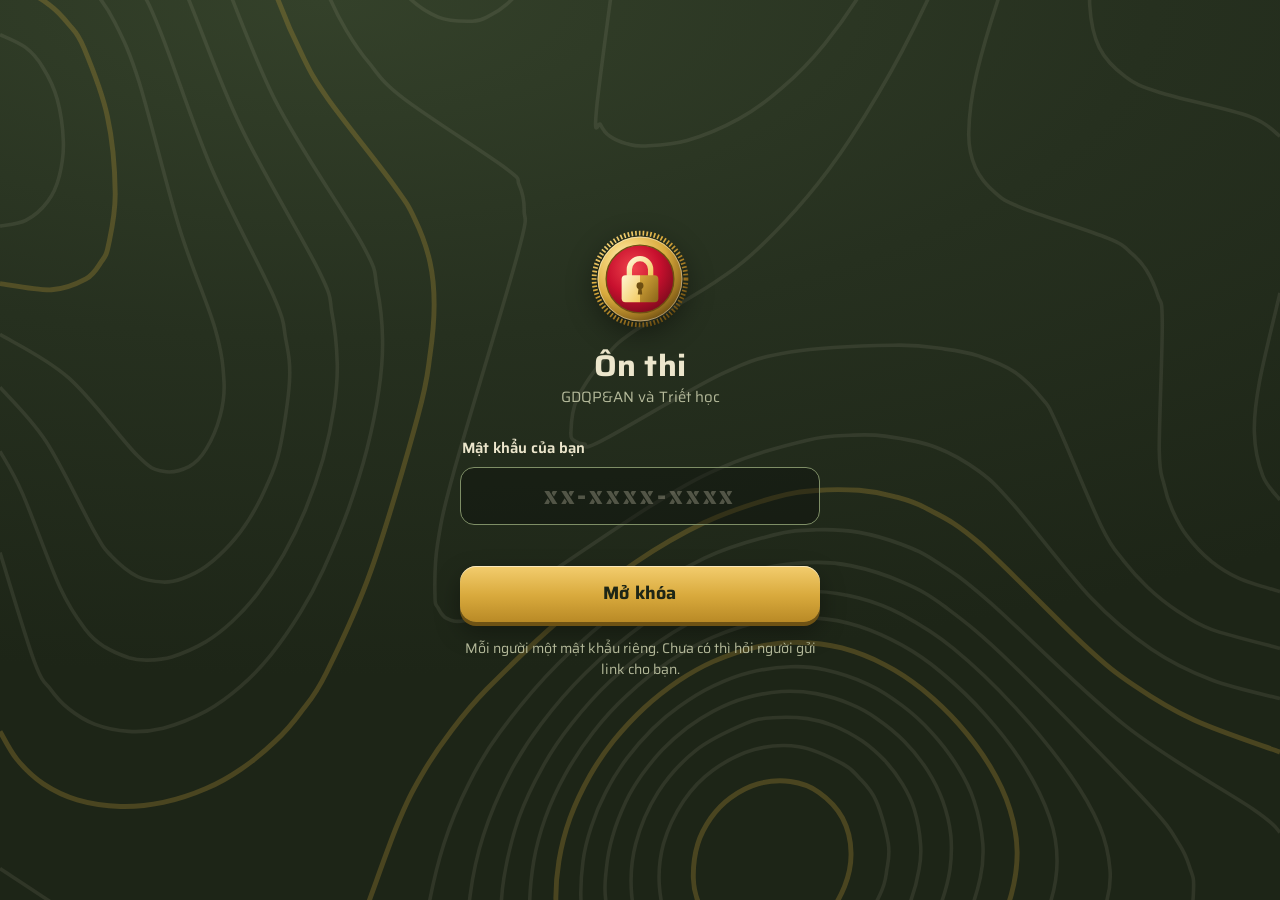
==== index.html @ 6c7c8720 "Cập nhật bản web" ====
<!doctype html>
<html lang="vi">
<head>
<meta charset="utf-8">
<meta name="viewport" content="width=device-width, initial-scale=1, maximum-scale=1, user-scalable=no, viewport-fit=cover">
<meta name="color-scheme" content="dark">
<meta name="theme-color" content="#26301F">
<title>Ôn thi</title>
<link rel="stylesheet" href="fonts/fonts.css">
<link rel="stylesheet" href="app.css">
<link rel="stylesheet" href="mo_khoa.css">
<link rel="manifest" href="manifest.webmanifest">
<link rel="apple-touch-icon" href="icon/icon-180.png">
<meta name="apple-mobile-web-app-capable" content="yes">
<meta name="mobile-web-app-capable" content="yes">
<meta name="apple-mobile-web-app-status-bar-style" content="black-translucent">
<meta name="apple-mobile-web-app-title" content="Ôn thi">
</head>
<body class="cho-mo">
<div id="nen" aria-hidden="true"></div>

<!-- Bảng màu kim loại dùng chung cho huy hiệu -->
<svg class="kho-hinh" aria-hidden="true" focusable="false" width="0" height="0">
  <defs>
    <radialGradient id="g-vang" cx="34%" cy="28%" r="78%">
      <stop offset="0" stop-color="#FFF3C4"/><stop offset=".28" stop-color="#F2CF73"/>
      <stop offset=".6" stop-color="#D9AA3D"/><stop offset=".86" stop-color="#9C7320"/><stop offset="1" stop-color="#6E4F12"/>
    </radialGradient>
    <radialGradient id="g-kim" cx="34%" cy="28%" r="78%">
      <stop offset="0" stop-color="#B9BF9C"/><stop offset=".35" stop-color="#859070"/>
      <stop offset=".75" stop-color="#58633F"/><stop offset="1" stop-color="#394228"/>
    </radialGradient>
    <radialGradient id="g-men-do" cx="40%" cy="34%" r="72%">
      <stop offset="0" stop-color="#F0444C"/><stop offset=".55" stop-color="#C8102E"/><stop offset="1" stop-color="#7A0A1C"/>
    </radialGradient>
    <radialGradient id="g-men-reu" cx="40%" cy="34%" r="72%">
      <stop offset="0" stop-color="#46553A"/><stop offset="1" stop-color="#232C1B"/>
    </radialGradient>
    <!-- Triết học: men xanh lam, kim loại ánh thép xanh -->
    <radialGradient id="g-men-lam" cx="40%" cy="34%" r="72%">
      <stop offset="0" stop-color="#5A93EC"/><stop offset=".55" stop-color="#2156B4"/><stop offset="1" stop-color="#0F2A66"/>
    </radialGradient>
    <radialGradient id="g-men-muc" cx="40%" cy="34%" r="72%">
      <stop offset="0" stop-color="#3D4866"/><stop offset="1" stop-color="#1B2133"/>
    </radialGradient>
    <radialGradient id="g-kim-lam" cx="34%" cy="28%" r="78%">
      <stop offset="0" stop-color="#BCC3D6"/><stop offset=".35" stop-color="#848DA8"/>
      <stop offset=".75" stop-color="#535C78"/><stop offset="1" stop-color="#343B52"/>
    </radialGradient>
    <linearGradient id="g-sao-sang" x1="0" y1="0" x2="1" y2="1">
      <stop offset="0" stop-color="#FFF6D2"/><stop offset="1" stop-color="#F2C95E"/>
    </linearGradient>
    <linearGradient id="g-sao-toi" x1="0" y1="0" x2="1" y2="1">
      <stop offset="0" stop-color="#D9AA3D"/><stop offset="1" stop-color="#8A6418"/>
    </linearGradient>
  </defs>
</svg>

<section id="man-chinh" class="man" aria-label="Trang chính">
  <div class="cuon" id="cuon-chinh">
    <div class="thanh-chinh">
      <button class="nut-menu" id="nut-menu" aria-label="Mở menu chọn cỡ đề" aria-expanded="false" aria-controls="menu">
        <svg viewBox="0 0 24 24" aria-hidden="true"><path d="M4 6.5h16M4 12h16M4 17.5h16"/></svg>
      </button>
      <div class="chon-mon" id="chon-mon" role="tablist" aria-label="Chọn môn" data-chon="qp">
        <i class="con-truot" aria-hidden="true"></i>
        <button role="tab" id="tab-qp" data-mon="qp" aria-selected="true" aria-controls="noi-dung">GDQP&amp;AN</button>
        <button role="tab" id="tab-tr" data-mon="tr" aria-selected="false" aria-controls="noi-dung" tabindex="-1">Triết học</button>
      </div>
    </div>
    <div id="noi-dung" role="tabpanel" aria-labelledby="tab-qp">
      <header class="dau-trang">
        <div class="huy-lon" id="huy-lon"></div>
        <div class="dau-chu">
          <h1 class="ten-app" id="ten-app">Ôn thi GDQP&amp;AN</h1>
          <p class="thuoc" id="thuoc"></p>
        </div>
      </header>
      <h2 class="nhan-muc" id="nhan-thi">Thi thử</h2>
      <p class="chu-thich" id="chu-thich-thi"></p>
      <div class="luoi-de" id="luoi-de"></div>
      <div id="muc-bo" hidden>
        <h2 class="nhan-muc">Bộ ôn tập của cô</h2>
        <p class="chu-thich">Đề thi thật 50 câu có 17 câu lấy từ 100 câu cô phát. Ba câu trùng nhau đã gộp, còn 97 câu.</p>
        <ul class="ds-bai gon" id="ds-bo"></ul>
      </div>
      <h2 class="nhan-muc" id="nhan-bai">Học theo bài</h2>
      <p class="chu-thich">Chọn xong biết đúng sai ngay, kèm từ khóa và mẹo nhớ.</p>
      <ol class="ds-bai" id="ds-bai"></ol>
    </div>
  </div>
</section>

<section id="man-lam" class="man" aria-label="Làm bài" hidden>
  <header class="thanh-tren">
    <button class="nut-ve" id="nut-ve" aria-label="Về trang chính">
      <svg viewBox="0 0 24 24" aria-hidden="true"><path d="M15 5l-7 7 7 7"/></svg>
    </button>
    <div class="tieu-de"><b id="lam-bai"></b><span id="lam-ten"></span></div>
    <div class="dem" id="lam-dem"></div>
  </header>
  <div class="tien-do" id="tien-do" aria-hidden="true"></div>
  <main class="cuon" id="cuon">
    <div class="san" id="san"></div>
    <div id="cho-meo"></div>
  </main>
  <footer class="thanh-duoi" id="thanh-duoi">
    <button class="nut-chinh" id="nut-tiep">Câu tiếp</button>
    <div class="dieu-huong" id="dieu-huong">
      <button class="nut-phu nut-mui" id="thi-truoc" aria-label="Câu trước">
        <svg viewBox="0 0 24 24" aria-hidden="true"><path d="M15 5l-7 7 7 7"/></svg>
      </button>
      <button class="nut-phu" id="thi-phieu"></button>
      <button class="nut-phu nut-mui" id="thi-sau" aria-label="Câu sau">
        <svg viewBox="0 0 24 24" aria-hidden="true"><path d="M9 5l7 7-7 7"/></svg>
      </button>
    </div>
  </footer>
</section>

<section id="man-ket" class="man" aria-label="Kết quả" hidden>
  <main class="cuon ket" id="ket"></main>
</section>

<!-- Menu: chọn số câu mỗi đề thi thử -->
<div class="lop-menu" id="menu" hidden>
  <nav class="ngan-menu" role="dialog" aria-modal="true" aria-labelledby="menu-tieu-de" tabindex="-1">
    <div class="dau-menu">
      <h2 id="menu-tieu-de">Tùy chọn</h2>
      <button class="nut-dong" id="menu-dong" aria-label="Đóng menu">
        <svg viewBox="0 0 24 24" aria-hidden="true"><path d="M6.5 6.5l11 11M17.5 6.5l-11 11"/></svg>
      </button>
    </div>
    <h3 class="muc-menu" id="menu-co">Số câu mỗi đề thi thử</h3>
    <p class="chu-thich-menu" id="menu-chu-thich"></p>
    <div class="ds-co" id="ds-co" role="radiogroup" aria-label="Số câu mỗi đề"></div>
    <h3 class="muc-menu">Âm thanh</h3>
    <div class="dong-am">
      <p><b>Tiếng đúng, sai và kèn</b><small>Gạt iPhone sang im lặng thì app cũng im.</small></p>
      <button class="cong-tac" id="nut-am" role="switch" aria-checked="true" aria-label="Âm thanh đúng, sai và kèn"><i></i></button>
    </div>
  </nav>
</div>

<!-- Phiếu trả lời của bài thi thử -->
<div class="lop-phu" id="phieu" hidden>
  <div class="tam-hoi tam-phieu" role="dialog" aria-modal="true" aria-labelledby="phieu-tieu-de" tabindex="-1">
    <div class="dau-phieu"><h2 id="phieu-tieu-de">Phiếu trả lời</h2><span id="phieu-dem"></span></div>
    <div class="luoi-phieu" id="luoi-phieu"></div>
    <button class="nut-chinh" id="phieu-nop">Nộp bài</button>
    <button class="nut-chu" id="phieu-dong">Làm tiếp</button>
  </div>
</div>

<!-- Hộp hỏi dùng chung (làm tiếp, nộp bài) -->
<div class="lop-phu" id="hoi" hidden>
  <div class="tam-hoi" role="dialog" aria-modal="true" aria-labelledby="hoi-tieu-de" tabindex="-1">
    <h2 id="hoi-tieu-de"></h2>
    <p id="hoi-noi-dung"></p>
    <div class="hoi-nut" id="hoi-nut"></div>
  </div>
</div>

<div id="fx" aria-hidden="true"><canvas id="phao"></canvas></div>
<div class="an" id="thong-bao" aria-live="polite"></div>

<script src="dia_hinh.js"></script>
<script src="xoay_oc.js"></script>
<script src="mo_khoa.js"></script>
</body>
</html>
---- fonts/fonts.css ----
/* Saira + Saira Stencil One (SIL OFL 1.1), Google Fonts */
@font-face {
  font-family: 'Saira';
  font-style: normal;
  font-weight: 300 800;
  font-stretch: 75% 125%;
  font-display: swap;
  src: url(saira-vietnamese.woff2) format('woff2');
  unicode-range: U+0102-0103, U+0110-0111, U+0128-0129, U+0168-0169, U+01A0-01A1, U+01AF-01B0, U+0300-0301, U+0303-0304, U+0308-0309, U+0323, U+0329, U+1EA0-1EF9, U+20AB;
}
@font-face {
  font-family: 'Saira';
  font-style: normal;
  font-weight: 300 800;
  font-stretch: 75% 125%;
  font-display: swap;
  src: url(saira-latin-ext.woff2) format('woff2');
  unicode-range: U+0100-02BA, U+02BD-02C5, U+02C7-02CC, U+02CE-02D7, U+02DD-02FF, U+0304, U+0308, U+0329, U+1D00-1DBF, U+1E00-1E9F, U+1EF2-1EFF, U+2020, U+20A0-20AB, U+20AD-20C4, U+2113, U+2C60-2C7F, U+A720-A7FF;
}
@font-face {
  font-family: 'Saira';
  font-style: normal;
  font-weight: 300 800;
  font-stretch: 75% 125%;
  font-display: swap;
  src: url(saira-latin.woff2) format('woff2');
  unicode-range: U+0000-00FF, U+0131, U+0152-0153, U+02BB-02BC, U+02C6, U+02DA, U+02DC, U+0304, U+0308, U+0329, U+2000-206F, U+20AC, U+2122, U+2191, U+2193, U+2212, U+2215, U+FEFF, U+FFFD;
}
@font-face {
  font-family: 'Saira Stencil One';
  font-style: normal;
  font-weight: 400;
  font-display: swap;
  src: url(saira-stencil-one-vietnamese.woff2) format('woff2');
  unicode-range: U+0102-0103, U+0110-0111, U+0128-0129, U+0168-0169, U+01A0-01A1, U+01AF-01B0, U+0300-0301, U+0303-0304, U+0308-0309, U+0323, U+0329, U+1EA0-1EF9, U+20AB;
}
@font-face {
  font-family: 'Saira Stencil One';
  font-style: normal;
  font-weight: 400;
  font-display: swap;
  src: url(saira-stencil-one-latin-ext.woff2) format('woff2');
  unicode-range: U+0100-02BA, U+02BD-02C5, U+02C7-02CC, U+02CE-02D7, U+02DD-02FF, U+0304, U+0308, U+0329, U+1D00-1DBF, U+1E00-1E9F, U+1EF2-1EFF, U+2020, U+20A0-20AB, U+20AD-20C4, U+2113, U+2C60-2C7F, U+A720-A7FF;
}
@font-face {
  font-family: 'Saira Stencil One';
  font-style: normal;
  font-weight: 400;
  font-display: swap;
  src: url(saira-stencil-one-latin.woff2) format('woff2');
  unicode-range: U+0000-00FF, U+0131, U+0152-0153, U+02BB-02BC, U+02C6, U+02DA, U+02DC, U+0304, U+0308, U+0329, U+2000-206F, U+20AC, U+2122, U+2191, U+2193, U+2212, U+2215, U+FEFF, U+FFFD;
}
---- app.css ----
/* Ôn thi GDQP&AN — "bản đồ tác chiến ban đêm": nền rêu, đường đồng mức, huy hiệu đồng thau */
:root {
  --reu: #26301F;          /* nền */
  --reu-sau: #1D2517;      /* nền đáy, vùng tối */
  --reu-sang: #34412A;     /* đỉnh nền, đầu ngăn menu / hộp hỏi */
  --tam-sang: #3B4931;     /* tấm (đáp án, đề, nút phụ): mép trên */
  --tam: #313D27;          /*                            mép dưới */
  --tam-day: #161C10;      /* bóng đáy tấm */
  --chon-sang: #4C4A2B;    /* tấm đang chọn (ánh đồng) */
  --chon: #3D3B22;
  --chon-day: #1E1C0E;
  --ranh: #2A3321;         /* rãnh công tắc tắt */
  --day-mo: rgba(29, 37, 23, .97);   /* nền thanh dưới */
  --day-trong: rgba(29, 37, 23, 0);
  --che: rgba(10, 13, 8, .6);        /* lớp che sau menu / hộp hỏi */
  --vien: #7E8E66;         /* viền tấm (3,9:1 với nền) */
  --kaki: #ECE6CC;         /* chữ chính */
  --kaki-phu: #B4B99A;     /* chữ phụ */
  --dong: #D9AA3D;         /* đồng thau: huy hiệu, tiến độ, từ khóa */
  --dong-sang: #F2CF73;
  --dung: #5CC98E;
  --sai: #FF6B57;
  --giay: #E9E2C4;         /* giấy vở trong thẻ mẹo */
  --muc: #1F2716;          /* mực trên giấy */
  --font: 'Saira', system-ui, -apple-system, sans-serif;
  --font-so: 'Saira Stencil One', 'Saira', sans-serif;
  --tren: env(safe-area-inset-top, 0px);
  --duoi: env(safe-area-inset-bottom, 0px);
  --lo-xo: cubic-bezier(.2, 1.15, .3, 1);
  --em: cubic-bezier(.2, .9, .25, 1);
}
/* Triết học: mực xanh đêm, cùng đồng thau và chữ kem (tương phản bằng hoặc hơn bảng GDQP) */
body[data-mon="tr"] {
  --reu: #222A3D;
  --reu-sau: #181D2B;
  --reu-sang: #323C58;
  --tam-sang: #36405C;
  --tam: #2C3550;
  --tam-day: #10141F;
  --chon-sang: #4A4636;
  --chon: #3A372B;
  --chon-day: #1C1A12;
  --ranh: #283048;
  --day-mo: rgba(24, 29, 43, .97);
  --day-trong: rgba(24, 29, 43, 0);
  --che: rgba(8, 10, 18, .62);
  --vien: #7884A8;
  --kaki-phu: #B3B9CD;
}

* { box-sizing: border-box; }
html, body { height: 100%; margin: 0; }
body {
  background: var(--reu-sau);
  color: var(--kaki);
  font: 400 16px/1.5 var(--font);
  overflow: hidden;
  -webkit-text-size-adjust: 100%;
  -webkit-user-select: none; user-select: none;
  -webkit-touch-callout: none;
  -webkit-tap-highlight-color: transparent;
}
button { font: inherit; color: inherit; cursor: pointer; touch-action: manipulation; }
button:focus-visible, summary:focus-visible { outline: 2px solid var(--dong); outline-offset: 3px; }
h1, h2, h3, p { margin: 0; }
.an { position: absolute; width: 1px; height: 1px; overflow: hidden; clip: rect(0 0 0 0); white-space: nowrap; }
.kho-hinh { position: absolute; width: 0; height: 0; }

/* ---------- Nền: bản đồ đồng mức (GDQP) / dải xoáy ốc (Triết), đổi môn thì hòa dần ---------- */
#nen { position: fixed; inset: 0; z-index: 0; pointer-events: none; }
#nen::after {
  content: ''; position: absolute; inset: 0;
  background-image:
    linear-gradient(rgba(236, 230, 204, .035) 1px, transparent 1px),
    linear-gradient(90deg, rgba(236, 230, 204, .035) 1px, transparent 1px);
  background-size: 72px 72px;
}
.lop-nen { position: absolute; inset: 0; opacity: 0; visibility: hidden; transition: opacity .7s ease, visibility 0s .7s; }
.lop-nen.hien { opacity: 1; visibility: visible; transition: opacity .7s ease; }
.lop-nen.qp { background: radial-gradient(130% 75% at 25% 0%, #34412A 0%, #26301F 50%, #1D2517 100%); }
.lop-nen.tr { background: radial-gradient(130% 75% at 25% 0%, #323C58 0%, #222A3D 50%, #181D2B 100%); }
#nen svg { position: absolute; inset: 0; width: 100%; height: 100%; }
.dm path { fill: none; stroke: rgba(236, 230, 204, .085); stroke-width: 1.7; }
.dm-cai path { fill: none; stroke: rgba(217, 170, 61, .24); stroke-width: 2.3; }
.xo-sau path { stroke: rgba(236, 230, 204, .045); }    /* nửa vòng xoáy phía sau */
.dm-cai path.s { stroke: rgba(217, 170, 61, .12); }

/* ---------- Màn hình ---------- */
.man { position: fixed; inset: 0; z-index: 1; display: flex; flex-direction: column; will-change: transform; }
.man[hidden] { display: none; }
.cuon { flex: 1; overflow-y: auto; -webkit-overflow-scrolling: touch; overscroll-behavior: contain; }

/* ---------- Nút ---------- */
.nut-chinh, .nut-phu, .nut-chu {
  display: block; width: 100%; min-height: 56px; border-radius: 16px; border: 0;
  font-weight: 700; font-size: 18px; line-height: 1.2; letter-spacing: .2px;
  transition: transform .12s, box-shadow .12s, filter .12s;
}
.nut-chinh {
  color: #1E2616;
  background: linear-gradient(180deg, #F3CD6E 0%, #D9AA3D 52%, #B98A26 100%);
  box-shadow: 0 4px 0 #6E5214, 0 10px 24px rgba(0, 0, 0, .35), inset 0 1px 0 rgba(255, 255, 255, .55);
}
.nut-chinh small { display: block; margin-top: 2px; font-size: 13.5px; font-weight: 500; opacity: .82; }
.nut-chinh:active { transform: translateY(3px); box-shadow: 0 1px 0 #6E5214, 0 4px 12px rgba(0, 0, 0, .3), inset 0 1px 0 rgba(255, 255, 255, .45); }
.nut-phu {
  color: var(--kaki); background: linear-gradient(180deg, var(--tam-sang), var(--tam));
  border: 1px solid var(--vien); box-shadow: 0 3px 0 var(--tam-day), inset 0 1px 0 rgba(255, 255, 255, .07);
}
.nut-phu:active { transform: translateY(2px); box-shadow: 0 1px 0 var(--tam-day); }
.nut-chu { background: none; color: var(--kaki-phu); font-weight: 600; font-size: 16px; min-height: 48px; }
.nut-chu:active { color: var(--kaki); }

/* ---------- Trang chính ---------- */
.thanh-chinh { display: flex; align-items: center; gap: 10px; padding: calc(var(--tren) + 6px) 12px 0; }
.nut-menu {
  flex: none; width: 44px; height: 44px; display: grid; place-items: center;
  border: 0; border-radius: 12px; background: rgba(236, 230, 204, .07);
}
/* Chọn môn: hai nấc, con trượt đồng thau chạy sang nấc được chọn */
.chon-mon {
  position: relative; flex: 1; max-width: 320px; margin-left: auto;
  display: grid; grid-template-columns: 1fr 1fr; border-radius: 14px;
  background: rgba(10, 12, 8, .32); border: 1px solid rgba(236, 230, 204, .14);
  box-shadow: inset 0 2px 4px rgba(0, 0, 0, .35);
}
.chon-mon button {
  position: relative; z-index: 1; min-height: 44px; padding: 0 6px; border: 0; border-radius: 13px; background: none;
  display: flex; align-items: center; justify-content: center;
  font-size: 15.5px; font-weight: 700; color: var(--kaki-phu); white-space: nowrap; transition: color .3s;
}
.chon-mon button[aria-selected="true"] { color: #1E2616; }
.con-truot {
  position: absolute; top: 3px; bottom: 3px; left: 3px; width: calc(50% - 3px); border-radius: 11px;
  background: linear-gradient(180deg, #F3CD6E 0%, #D9AA3D 55%, #B98A26 100%);
  box-shadow: 0 2px 0 #6E5214, inset 0 1px 0 rgba(255, 255, 255, .55);
  transition: transform .42s var(--lo-xo);
}
.chon-mon[data-chon="tr"] .con-truot { transform: translateX(100%); }
.nut-menu svg { width: 24px; height: 24px; fill: none; stroke: var(--kaki); stroke-width: 2.4; stroke-linecap: round; }
.nut-menu:active { background: rgba(236, 230, 204, .14); }
.dau-trang {
  display: grid; grid-template-columns: 116px 1fr; gap: 14px; align-items: center;
  padding: 2px 20px 10px;
}
.huy-lon { width: 116px; height: 116px; }
.huy-lon svg { width: 100%; height: 100%; overflow: visible; filter: drop-shadow(0 8px 14px rgba(0, 0, 0, .45)); }
.ten-app { font-weight: 700; font-size: 25px; line-height: 1.15; font-stretch: 112%; letter-spacing: .3px; }
.thuoc { margin-top: 6px; color: var(--kaki-phu); font-size: 15px; line-height: 1.35; }
.thuoc b { display: block; margin-top: 2px; font: 400 32px/1.05 var(--font-so); color: var(--dong); letter-spacing: .5px; }
.thuoc b small { font: 600 16px var(--font); color: var(--kaki-phu); letter-spacing: 0; }

.vong-nen { fill: none; stroke: rgba(236, 230, 204, .12); }
.vong-tien { fill: none; stroke: var(--dong); stroke-linecap: round; filter: drop-shadow(0 0 3px rgba(217, 170, 61, .55)); }
.huy-lon .vong-nen, .huy-lon .vong-tien { stroke-width: 5; }

.nhan-muc { margin: 18px 22px 2px; font-size: 16px; font-weight: 700; color: var(--kaki); }
.chu-thich { margin: 0 22px 10px; font-size: 13.5px; line-height: 1.4; color: var(--kaki-phu); }
.ds-bai { list-style: none; margin: 0; padding: 0 10px calc(28px + var(--duoi)); }
.ds-bai.gon { padding-bottom: 4px; }

/* 10 đề thi thử: tấm thép dập số */
.luoi-de { display: grid; grid-template-columns: repeat(var(--cot, 4), 1fr); gap: 10px; padding: 0 16px; }
.de {
  position: relative; min-height: 84px; padding: 7px 2px 8px; border-radius: 12px;
  display: flex; flex-direction: column; align-items: center; justify-content: space-between;
  border: 1px solid var(--vien); background: linear-gradient(180deg, var(--tam-sang) 0%, var(--tam) 100%);
  box-shadow: 0 3px 0 var(--tam-day), inset 0 1px 0 rgba(255, 255, 255, .08);
  transition: transform .12s, box-shadow .12s;
}
.de:active { transform: translateY(2px); box-shadow: 0 1px 0 var(--tam-day); }
.de .nhan { font-size: 12px; font-weight: 600; color: var(--kaki-phu); line-height: 1; }
.de b { font: 400 28px/1 var(--font-so); color: var(--kaki); }
.de .kq { font: 600 12.5px/1 var(--font); color: var(--kaki-phu); white-space: nowrap; }
.de .kq.cao { font: 400 15px/1 var(--font-so); color: var(--dong-sang); }
.de .kq.vua { font: 400 15px/1 var(--font-so); color: var(--kaki); }
.de .kq.thap { font: 400 15px/1 var(--font-so); color: #FF8B7A; }
.de .kq.dang { color: var(--dong); }
.de.da-thi { border-color: rgba(217, 170, 61, .75); }
.de.dang-lam::after {
  content: ''; position: absolute; top: 6px; right: 6px; width: 7px; height: 7px; border-radius: 50%;
  background: var(--dong); box-shadow: 0 0 6px var(--dong); animation: nhip 1.6s ease-in-out infinite;
}
.ds-bai li + li { border-top: 1px solid rgba(236, 230, 204, .07); }
.bai {
  width: 100%; display: grid; grid-template-columns: 54px 1fr; gap: 12px; align-items: center;
  min-height: 70px; padding: 8px 10px; border: 0; border-radius: 16px; background: none; text-align: left;
  transition: background .2s;
}
.bai:active { background: rgba(236, 230, 204, .07); }
.bai svg { width: 54px; height: 54px; overflow: visible; filter: drop-shadow(0 3px 5px rgba(0, 0, 0, .45)); }
.bai .vong-nen, .bai .vong-tien { stroke-width: 3.2; }
.so-bai { font: 400 15px var(--font-so); fill: var(--kaki); }
.hb.xong .so-bai { fill: #FFF3C4; }
.so-bai.chu { font-size: 13.5px; }
.chu-bai { min-width: 0; }
.chu-bai .ten {
  display: -webkit-box; -webkit-line-clamp: 2; -webkit-box-orient: vertical; overflow: hidden;
  font-size: 16px; line-height: 1.32; font-weight: 500;
}
.chu-bai .phu { display: block; margin-top: 3px; font-size: 13.5px; color: var(--kaki-phu); }
.phu .dang { color: var(--dong); font-weight: 600; }
.phu .xong { color: var(--dung); font-weight: 600; }

/* ---------- Làm bài ---------- */
.thanh-tren {
  display: grid; grid-template-columns: 48px 1fr auto; gap: 6px; align-items: center;
  padding: calc(var(--tren) + 6px) 12px 4px 8px;
}
.nut-ve {
  width: 44px; height: 44px; display: grid; place-items: center;
  border: 0; border-radius: 12px; background: rgba(236, 230, 204, .07);
}
.nut-ve svg { width: 22px; height: 22px; fill: none; stroke: var(--kaki); stroke-width: 2.4; stroke-linecap: round; stroke-linejoin: round; }
.nut-ve:active { background: rgba(236, 230, 204, .14); }
.tieu-de { min-width: 0; }
.tieu-de b { display: block; font: 400 17px/1.2 var(--font-so); color: var(--dong); letter-spacing: .4px; }
.tieu-de span { display: block; font-size: 13px; color: var(--kaki-phu); white-space: nowrap; overflow: hidden; text-overflow: ellipsis; }
.dem { font: 400 22px/1 var(--font-so); white-space: nowrap; }
.dem small { font-size: 15px; color: var(--kaki-phu); }

.tien-do { display: flex; gap: 3px; height: 6px; margin: 6px 16px 8px; }
.tien-do i { flex: 1; border-radius: 3px; background: rgba(236, 230, 204, .13); transition: background .35s; }
.tien-do i.dung { background: var(--dung); }
.tien-do i.sai { background: var(--sai); }
.tien-do i.dang { background: var(--dong); animation: nhip 1.6s ease-in-out infinite; }
.tien-do i.da { background: linear-gradient(90deg, #B98A26, var(--dong-sang)); }
.thi .tien-do i.dang { background: var(--kaki); }
.tien-do.lien { gap: 0; border-radius: 3px; overflow: hidden; background: rgba(236, 230, 204, .13); }
.tien-do.lien i { flex: none; border-radius: 0; transition: width .4s var(--em); }
.tien-do.lien i.da-to { background: linear-gradient(90deg, #B98A26, var(--dong-sang)); }
@keyframes nhip { 50% { opacity: .45; } }

#man-lam .cuon { padding: 12px 16px calc(112px + var(--duoi)); }
/* chữ cuộn qua mép trên thì mờ dần thay vì bị cắt ngang */
#man-lam .cuon { -webkit-mask-image: linear-gradient(to bottom, transparent 0, #000 14px); mask-image: linear-gradient(to bottom, transparent 0, #000 14px); }
.luoi-phieu {
  -webkit-mask-image: linear-gradient(to bottom, transparent 0, #000 12px, #000 calc(100% - 12px), transparent 100%);
  mask-image: linear-gradient(to bottom, transparent 0, #000 12px, #000 calc(100% - 12px), transparent 100%);
}
.meta { display: flex; flex-wrap: wrap; align-items: center; gap: 8px; margin: 8px 2px 10px; font-size: 13.5px; color: var(--kaki-phu); }
.meta .nguon-co { color: var(--dong); font-weight: 600; }   /* câu trong bộ ôn tập cô phát: có thể vào đề thật */
.pill-sai {
  padding: 3px 10px; border-radius: 999px; font-weight: 700; font-size: 13px; color: #FF8B7A;
  background: rgba(255, 107, 87, .14); border: 1px solid rgba(255, 107, 87, .5);
}
.cau-hoi { margin: 0 2px 18px; font-size: 20px; line-height: 1.48; font-weight: 500; text-wrap: pretty; }
.phu-dinh { text-decoration: none; color: #FF8B7A; border-bottom: 2px solid rgba(255, 107, 87, .55); }

.ds-pa { display: grid; gap: 10px; }
.pa {
  position: relative; overflow: hidden;
  display: grid; grid-template-columns: 34px 1fr 24px; gap: 12px; align-items: center;
  min-height: 58px; padding: 11px 12px; text-align: left;
  border-radius: 14px; border: 1px solid var(--vien);
  background: linear-gradient(180deg, var(--tam-sang) 0%, var(--tam) 100%);
  box-shadow: 0 3px 0 var(--tam-day), inset 0 1px 0 rgba(255, 255, 255, .07);
  font-size: 17px; line-height: 1.42; font-weight: 500;
  transition: transform .12s, box-shadow .12s, opacity .35s, filter .35s, background .3s, border-color .3s;
}
.pa:active { transform: translateY(2px); box-shadow: 0 1px 0 var(--tam-day), inset 0 1px 0 rgba(255, 255, 255, .05); }
.pa .chu {
  width: 34px; height: 34px; display: grid; place-items: center; border-radius: 9px;
  font: 400 18px/1 var(--font-so); color: #2A2008;
  background: linear-gradient(160deg, #F6D57E, #D9AA3D 50%, #A87C21);
  box-shadow: inset 0 1px 0 rgba(255, 255, 255, .6), 0 1px 0 rgba(0, 0, 0, .4);
  transition: background .3s;
}
.pa .dau { width: 24px; height: 24px; }
.pa::after {  /* vệt sáng quét qua tấm khi có kết quả */
  content: ''; position: absolute; inset: 0; pointer-events: none; opacity: 0;
  background: linear-gradient(105deg, transparent 30%, var(--loe, rgba(255, 255, 255, .35)) 50%, transparent 70%);
  transform: translateX(-110%);
}
.ds-pa.khoa .pa { pointer-events: none; }
.pa.dung {
  border-color: var(--dung); color: #F2FFF7;
  background: linear-gradient(180deg, #275D41 0%, #1E4932 100%);
  box-shadow: 0 3px 0 #0E2618, 0 0 0 3px rgba(92, 201, 142, .22), 0 0 22px rgba(92, 201, 142, .25);
  --loe: rgba(190, 255, 220, .45);
}
.pa.dung .chu { background: linear-gradient(160deg, #A6F0C6, #5CC98E 55%, #2E9560); color: #0B2416; }
.pa.dung .dau { color: var(--dung); }
.pa.sai {
  border-color: var(--sai);
  background: linear-gradient(180deg, #672D24 0%, #52231D 100%);
  box-shadow: 0 3px 0 #2A100D, 0 0 0 3px rgba(255, 107, 87, .2);
  --loe: rgba(255, 170, 150, .5);
}
.pa.sai .chu { background: linear-gradient(160deg, #FFB6A9, #FF6B57 55%, #C03F2E); color: #2A0A06; }
.pa.sai .dau { color: var(--sai); }
.pa.dung::after, .pa.sai::after { animation: quet .8s .05s ease-out; }
.pa.sai { animation: lac .46s cubic-bezier(.36, .07, .19, .97); }
.pa.nhay { animation: nay .7s .25s var(--lo-xo); }
.pa .nd { max-height: 12em; transition: max-height .4s var(--em); }
.pa.mo { opacity: .4; filter: saturate(.4); min-height: 46px; padding-top: 7px; padding-bottom: 7px; }
.pa.mo .nd { max-height: 1.42em; overflow: hidden; display: -webkit-box; -webkit-line-clamp: 1; -webkit-box-orient: vertical; }
@keyframes quet { 0% { opacity: 1; transform: translateX(-110%); } 100% { opacity: 1; transform: translateX(110%); } }
@keyframes lac {
  15% { transform: translateX(-9px); } 30% { transform: translateX(8px); } 45% { transform: translateX(-6px); }
  60% { transform: translateX(4px); } 75% { transform: translateX(-2px); }
}
@keyframes nay { 40% { transform: scale(1.03); } }

.ic { width: 100%; height: 100%; display: block; }
.ic path { fill: none; stroke: currentColor; stroke-width: 2.8; stroke-linecap: round; stroke-linejoin: round; stroke-dasharray: 26; stroke-dashoffset: 26; animation: ve .45s .1s ease-out forwards; }
@keyframes ve { to { stroke-dashoffset: 0; } }

/* Thẻ mẹo: trang vở có lề đỏ, từ khóa tô bút dạ quang */
.the-meo {
  position: relative; margin: 16px 0 6px; padding: 16px 16px 18px 30px;
  border-radius: 6px 18px 18px 18px; color: var(--muc);
  background: linear-gradient(180deg, #EFE9CF 0%, var(--giay) 100%);
  box-shadow: 0 2px 0 #B5AC85, 0 14px 30px rgba(0, 0, 0, .38);
  transform-origin: 50% 0;
}
.the-meo::before { content: ''; position: absolute; top: 0; bottom: 0; left: 17px; width: 2px; background: rgba(200, 16, 46, .38); }
.the-meo.vao { opacity: 0; transform: translateY(18px) rotateX(-12deg); }
.the-meo.vao.mo-ra { opacity: 1; transform: none; transition: opacity .3s ease-out, transform .55s var(--lo-xo); }
.ket-luan { display: flex; align-items: center; gap: 10px; margin-bottom: 12px; }
.dau-kl { flex: none; width: 34px; height: 34px; padding: 6px; border-radius: 50%; color: #fff; }
.la-dung .dau-kl { background: #1B6B42; }
.la-sai .dau-kl { background: #A8281C; }
.ket-luan b { display: block; font-size: 19px; font-weight: 700; line-height: 1.2; }
.la-dung .ket-luan b { color: #1B6B42; }
.la-sai .ket-luan b { color: #A8281C; }
.ket-luan small { display: block; margin-top: 2px; font-size: 15px; line-height: 1.4; color: var(--muc); font-weight: 500; }
.the-meo h3 { margin: 12px 0 4px; font-size: 13.5px; font-weight: 600; color: #5A6248; letter-spacing: .2px; }
.tu-khoa { font-size: 16px; line-height: 1.75; font-weight: 600; }
.tu-khoa mark {
  color: inherit; padding: 1px 3px; margin-right: 4px; border-radius: 3px;
  background: linear-gradient(transparent 52%, rgba(232, 182, 58, .62) 52%) no-repeat 0 0 / 0% 100%;
  -webkit-box-decoration-break: clone; box-decoration-break: clone;
}
.mo-ra .tu-khoa mark { background-size: 100% 100%; transition: background-size .55s var(--tre, 150ms) cubic-bezier(.6, 0, .2, 1); }
.ngay .tu-khoa mark { transition: none; }
.meo { font-size: 16.5px; line-height: 1.58; }
.meo b, .tu-khoa b { font-weight: 700; }
.nghi, .gc { margin-top: 12px; padding: 8px 10px; border-radius: 8px; font-size: 14.5px; line-height: 1.45; }
.nghi { background: rgba(217, 170, 61, .25); border-left: 3px solid #A87C21; font-weight: 500; }
.gc { background: rgba(31, 39, 22, .07); }

.thanh-duoi {
  position: absolute; left: 0; right: 0; bottom: 0; z-index: 3;
  padding: 22px 16px calc(12px + var(--duoi));
  background: linear-gradient(to top, var(--day-mo) 62%, var(--day-trong));
  transform: translateY(115%); transition: transform .42s var(--lo-xo);
}
.thanh-duoi.hien { transform: none; }
.dieu-huong { display: none; grid-template-columns: 56px 1fr 56px; gap: 10px; }
.thi .thanh-duoi { transform: none; }
.thi #nut-tiep { display: none; }
.thi .dieu-huong { display: grid; }
.nut-mui { display: grid; place-items: center; padding: 0; }
.nut-mui svg { width: 24px; height: 24px; fill: none; stroke: var(--kaki); stroke-width: 2.4; stroke-linecap: round; stroke-linejoin: round; }
.nut-mui:disabled { opacity: .35; }
#thi-phieu small { margin-left: 6px; font: 400 17px var(--font-so); color: var(--dong); }
#thi-phieu.nop { color: #1E2616; border: 0; background: linear-gradient(180deg, #F3CD6E 0%, #D9AA3D 52%, #B98A26 100%); box-shadow: 0 4px 0 #6E5214, inset 0 1px 0 rgba(255, 255, 255, .55); }
#thi-phieu.nop small { color: #3B2E0A; }

/* Thi thử: ô tròn tô bút chì như phiếu thật */
.bong {
  display: block; width: 22px; height: 22px; border-radius: 50%;
  border: 2px solid rgba(236, 230, 204, .45); position: relative;
}
.bong::after {
  content: ''; position: absolute; inset: 2px; border-radius: 50%; transform: scale(0);
  background: repeating-linear-gradient(-35deg, #F2CF73 0 2px, #D9AA3D 2px 3.5px);
}
.pa.chon {
  border-color: var(--dong);
  background: linear-gradient(180deg, var(--chon-sang) 0%, var(--chon) 100%);
  box-shadow: 0 3px 0 var(--chon-day), 0 0 0 3px rgba(217, 170, 61, .2);
}
.pa.chon .bong { border-color: var(--dong); }
.pa.chon .bong::after { transform: none; animation: to-chi .32s cubic-bezier(.3, 1.4, .5, 1); }
.pa.chon .bong.ngay::after { animation: none; }
@keyframes to-chi { from { transform: scale(.2) rotate(-60deg); } }

.luoi-phieu { display: grid; grid-template-columns: repeat(5, 1fr); gap: 8px; max-height: 52vh; overflow-y: auto; padding: 10px 2px; }
.o {
  min-height: 46px; display: flex; align-items: center; justify-content: space-between; padding: 0 8px;
  border-radius: 10px; border: 1px solid rgba(236, 230, 204, .16); background: rgba(236, 230, 204, .05);
}
.o span { font: 400 15px var(--font-so); color: var(--kaki-phu); }
.o i {
  width: 24px; height: 24px; display: grid; place-items: center; border-radius: 50%; font-style: normal;
  border: 1.5px solid rgba(236, 230, 204, .35); font: 400 13px var(--font-so);
}
.o.da i { border-color: var(--dong); background: var(--dong); color: #241C08; }
.o.da span { color: var(--kaki); }
.o.dang { border: 2px solid var(--dong); }
.dau-phieu { display: flex; align-items: baseline; justify-content: space-between; }
#phieu-dem { color: var(--kaki-phu); font-size: 15px; }
#phieu-dem b { font: 400 20px var(--font-so); color: var(--dong); }
.hoi-nut { display: grid; gap: 12px; }

/* ---------- Kết quả ---------- */
.ket { display: flex; flex-direction: column; align-items: center; padding: calc(var(--tren) + 26px) 20px calc(28px + var(--duoi)); text-align: center; }
.huy-ket { position: relative; width: 168px; height: 168px; perspective: 700px; }
.huy-ket svg { width: 100%; height: 100%; overflow: visible; filter: drop-shadow(0 14px 22px rgba(0, 0, 0, .5)); }
.huy-ket.vao svg { animation: huy-vao 1.5s var(--em) both; }
@keyframes huy-vao {
  0% { transform: translateY(-160px) rotateY(-600deg) scale(.5); opacity: 0; }
  35% { opacity: 1; }
  100% { transform: none; }
}
.loe {  /* ánh kim quét qua huy hiệu */
  position: absolute; inset: 14%; border-radius: 50%; overflow: hidden; pointer-events: none;
}
.loe::after {
  content: ''; position: absolute; inset: -20%;
  background: linear-gradient(110deg, transparent 38%, rgba(255, 255, 255, .55) 50%, transparent 62%);
  transform: translateX(-120%);
}
.huy-ket.vao .loe::after { animation: loe 1.1s 1.5s ease-in-out both; }
@keyframes loe { to { transform: translateX(120%); } }

.diem { margin-top: 14px; font: 400 80px/1 var(--font-so); color: var(--dong); text-shadow: 0 3px 0 #5E4510, 0 0 26px rgba(217, 170, 61, .35); }
.diem small { font-size: 28px; color: var(--kaki-phu); text-shadow: none; }
.xep-loai {
  display: inline-block; margin-top: 10px; padding: 6px 22px;
  font-weight: 700; font-size: 18px; font-stretch: 112%; color: #1E2616;
  clip-path: polygon(0 0, 100% 0, 94% 50%, 100% 100%, 0 100%, 6% 50%);
}
.xep-loai.vang { background: linear-gradient(180deg, #F3CD6E, #C9962E); }
.xep-loai.bac { background: linear-gradient(180deg, #E7E4D4, #B4B19A); }
.xep-loai.dong { background: linear-gradient(180deg, #E0A574, #A8693A); }
.xep-loai.do { background: linear-gradient(180deg, #FF9A8B, #D9483A); }
.tom-tat { margin-top: 10px; color: var(--kaki-phu); font-size: 15px; }
.thong-ke { display: flex; gap: 10px; margin: 16px 0 22px; }
.tk {
  display: flex; align-items: center; gap: 8px; padding: 8px 16px; border-radius: 12px;
  font-weight: 600; font-size: 16px; background: rgba(236, 230, 204, .06); border: 1px solid rgba(236, 230, 204, .14);
}
.tk .ic { width: 20px; height: 20px; }
.tk.dung .ic { color: var(--dung); }
.tk.sai .ic { color: var(--sai); }
.tk.bo i { width: 14px; height: 14px; border-radius: 50%; border: 2px solid var(--kaki-phu); }
.thong-ke { flex-wrap: wrap; justify-content: center; }
.loc { display: flex; gap: 8px; width: 100%; margin-bottom: 12px; }
.loc button {
  flex: 1; min-height: 44px; border-radius: 12px; font-size: 14.5px; font-weight: 600;
  color: var(--kaki-phu); background: none; border: 1px solid rgba(236, 230, 204, .18);
}
.loc button[aria-pressed="true"] { color: var(--kaki); background: rgba(217, 170, 61, .16); border-color: var(--dong); }
.ds-sai .nhan-kq { font-weight: 700; }
.ds-sai .la-sai .nhan-kq { color: #FF8B7A; }
.ds-sai .la-bo .nhan-kq { color: var(--kaki-phu); }
.ds-sai .la-dung .nhan-kq { color: #9BE8BE; }
.ds-sai .lo .cs { color: #FF8B7A; }
.ds-sai .lo .nghi { color: var(--kaki); background: rgba(217, 170, 61, .18); border-left-color: var(--dong); }
.nut-ket { width: 100%; display: grid; gap: 12px; }
.ket .nhan-muc { align-self: stretch; text-align: left; margin: 28px 2px 8px; }
.ds-sai { list-style: none; margin: 0; padding: 0; width: 100%; text-align: left; display: grid; gap: 10px; }
.ds-sai details { border-radius: 14px; border: 1px solid rgba(236, 230, 204, .14); background: rgba(236, 230, 204, .05); }
.ds-sai summary { list-style: none; padding: 12px 14px; font-size: 15.5px; line-height: 1.45; font-weight: 500; }
.ds-sai summary::-webkit-details-marker { display: none; }
.ds-sai summary small { display: block; color: var(--kaki-phu); font-size: 13px; }
.ds-sai details[open] summary { border-bottom: 1px solid rgba(236, 230, 204, .1); }
.ds-sai .lo { padding: 10px 14px 14px; font-size: 15px; line-height: 1.5; }
.ds-sai .lo p + p { margin-top: 6px; }
.ds-sai .lo .dd { color: #9BE8BE; }
.ds-sai .lo .kk b, .ds-sai .lo .dd b { color: var(--kaki-phu); font-weight: 600; }

/* ---------- Menu chọn cỡ đề (trượt từ trái) ---------- */
.lop-menu { position: fixed; inset: 0; z-index: 12; background: var(--che); }
.lop-menu[hidden] { display: none; }
.ngan-menu {
  position: absolute; top: 0; bottom: 0; left: 0; width: min(84vw, 340px);
  display: flex; flex-direction: column; gap: 10px; overflow-y: auto;
  padding: calc(var(--tren) + 8px) 16px calc(16px + var(--duoi));
  background: linear-gradient(180deg, var(--reu-sang) 0%, var(--reu) 60%, var(--reu-sau) 100%);
  border-right: 1px solid rgba(236, 230, 204, .14); box-shadow: 18px 0 40px rgba(0, 0, 0, .45);
}
.ngan-menu:focus { outline: none; }
.dau-menu { display: flex; align-items: center; justify-content: space-between; }
.dau-menu h2 { font-size: 22px; font-weight: 700; font-stretch: 112%; }
.nut-dong { width: 44px; height: 44px; display: grid; place-items: center; border: 0; border-radius: 12px; background: rgba(236, 230, 204, .07); }
.nut-dong svg { width: 20px; height: 20px; fill: none; stroke: var(--kaki); stroke-width: 2.4; stroke-linecap: round; }
.chu-thich-menu { margin-bottom: 4px; font-size: 14px; line-height: 1.45; color: var(--kaki-phu); }
.ds-co { display: grid; gap: 10px; }
.co {
  display: grid; grid-template-columns: 24px 62px 1fr; gap: 10px; align-items: center;
  min-height: 64px; padding: 10px 14px; text-align: left; border-radius: 14px;
  border: 1px solid var(--vien); background: linear-gradient(180deg, var(--tam-sang), var(--tam));
  box-shadow: 0 3px 0 var(--tam-day), inset 0 1px 0 rgba(255, 255, 255, .07);
  transition: transform .12s, box-shadow .12s, background .3s, border-color .3s;
}
.co:active { transform: translateY(2px); box-shadow: 0 1px 0 var(--tam-day); }
.co b { font: 400 32px/1 var(--font-so); color: var(--kaki); text-align: center; }
.co span { font-size: 15px; font-weight: 600; line-height: 1.3; }
.co small { display: block; font-size: 13px; font-weight: 500; color: var(--kaki-phu); }
.co[aria-checked="true"] {
  border-color: var(--dong); background: linear-gradient(180deg, var(--chon-sang), var(--chon));
  box-shadow: 0 3px 0 var(--chon-day), 0 0 0 3px rgba(217, 170, 61, .2);
}
.co[aria-checked="true"] b { color: var(--dong-sang); }
.co[aria-checked="true"] .bong { border-color: var(--dong); }
.co[aria-checked="true"] .bong::after { transform: none; animation: to-chi .32s cubic-bezier(.3, 1.4, .5, 1); }
.co .bong.ngay::after { animation: none; }
.muc-menu { margin-top: 10px; font-size: 16px; font-weight: 700; }
.dong-am {
  display: flex; align-items: center; justify-content: space-between; gap: 12px;
  padding: 12px 14px; border-radius: 14px; border: 1px solid rgba(236, 230, 204, .16); background: rgba(236, 230, 204, .05);
}
.dong-am b { display: block; font-size: 15px; font-weight: 600; }
.dong-am small { display: block; margin-top: 2px; font-size: 13px; line-height: 1.35; color: var(--kaki-phu); }
.cong-tac {  /* công tắc bật/tắt: rãnh 52×32, núm trượt */
  flex: none; position: relative; width: 52px; height: 32px; padding: 0; border-radius: 16px;
  border: 1px solid var(--vien); background: var(--ranh); transition: background .25s, border-color .25s;
}
.cong-tac i {
  position: absolute; top: 3px; left: 3px; width: 24px; height: 24px; border-radius: 50%;
  background: linear-gradient(160deg, #F4EFD9, #BDB592); box-shadow: 0 2px 4px rgba(0, 0, 0, .45);
  transition: transform .3s var(--lo-xo);
}
.cong-tac[aria-checked="true"] { background: linear-gradient(180deg, #E8BE55, #B98A26); border-color: var(--dong); }
.cong-tac[aria-checked="true"] i { transform: translateX(20px); }

/* ---------- Hộp hỏi làm tiếp ---------- */
.lop-phu { position: fixed; inset: 0; z-index: 10; display: flex; align-items: flex-end; background: var(--che); }
.lop-phu[hidden] { display: none; }
.tam-hoi {
  width: 100%; display: grid; gap: 12px; padding: 22px 18px calc(14px + var(--duoi));
  border-radius: 24px 24px 0 0; border-top: 1px solid rgba(236, 230, 204, .16);
  background: linear-gradient(180deg, var(--reu-sang), var(--reu));
  box-shadow: 0 -18px 40px rgba(0, 0, 0, .45);
}
.tam-hoi:focus { outline: none; }
.tam-hoi h2 { font-size: 21px; font-weight: 700; }
.tam-hoi p { margin-bottom: 6px; color: var(--kaki-phu); font-size: 16px; }

/* ---------- Hiệu ứng ---------- */
#fx { position: fixed; inset: 0; z-index: 20; pointer-events: none; overflow: hidden; }
#phao { position: absolute; inset: 0; width: 100%; height: 100%; }
.vong {
  position: absolute; width: 30px; height: 30px; margin: -15px 0 0 -15px; border-radius: 50%;
  border: 2px solid rgba(155, 232, 190, .9); box-shadow: 0 0 12px rgba(92, 201, 142, .5);
  animation: vong .95s cubic-bezier(.1, .65, .3, 1) both;
}
.vong.giua { background: radial-gradient(circle, rgba(255, 243, 196, .9), rgba(217, 170, 61, 0) 70%); border: 0; animation-duration: .5s; }
@keyframes vong { from { transform: scale(.15); opacity: 1; } to { transform: scale(9); opacity: 0; } }

/* Màn thấp (iPhone SE, mini) */
@media (max-height: 700px) {
  .dau-trang { grid-template-columns: 96px 1fr; padding-top: 0; }
  .huy-lon { width: 96px; height: 96px; }
  .ten-app { font-size: 22px; }
  .cau-hoi { font-size: 18.5px; margin-bottom: 14px; }
  .pa { min-height: 54px; font-size: 16px; padding: 9px 12px; }
  .huy-ket { width: 136px; height: 136px; }
  .diem { font-size: 66px; }
}

@media (prefers-reduced-motion: reduce) {
  *, *::before, *::after { animation-duration: .01ms !important; animation-delay: 0ms !important; transition-duration: .01ms !important; }
  .ic path { stroke-dashoffset: 0; }
}
---- mo_khoa.css ----
/* Bản web: màn mở khóa bằng mật khẩu (app iOS không dùng tệp này) */
body.cho-mo .man { visibility: hidden; }   /* khung app trống cho tới khi app.js chạy */

.man-khoa {
  position: fixed; inset: 0; z-index: 30; overflow-y: auto;
  display: flex; align-items: center; justify-content: center;
  padding: calc(var(--tren) + 24px) 20px calc(var(--duoi) + 24px);
  background: radial-gradient(130% 75% at 25% 0%, #34412A 0%, #26301F 50%, #1D2517 100%);
}
.nen-khoa { position: fixed; inset: 0; pointer-events: none; }
.nen-khoa svg { position: absolute; inset: 0; width: 100%; height: 100%; }
.o-khoa { position: relative; width: 100%; max-width: 360px; display: flex; flex-direction: column; text-align: center; }

.huy-khoa { width: 116px; height: 116px; margin: 0 auto 12px; }
.huy-khoa svg { width: 100%; height: 100%; overflow: visible; filter: drop-shadow(0 8px 14px rgba(0, 0, 0, .45)); }
.quai { transition: transform .45s var(--lo-xo); }
.mo .quai { transform: translateY(-8px); }   /* mở đúng mật khẩu: quai khóa bật lên */

.o-khoa h1 { font-weight: 700; font-size: 30px; line-height: 1.1; font-stretch: 112%; letter-spacing: .3px; }
.mon-khoa { margin-top: 4px; color: var(--kaki-phu); font-size: 15px; }
.o-khoa label { margin: 28px 2px 8px; text-align: left; font-size: 15px; font-weight: 600; }
.o-khoa input {
  width: 100%; min-height: 58px; padding: 0 14px; border-radius: 14px;
  border: 1px solid var(--vien); background: rgba(10, 12, 8, .38); color: var(--kaki);
  font: 400 24px/1 var(--font-so); letter-spacing: .12em; text-align: center;
  -webkit-user-select: text; user-select: text; outline: none;
  transition: border-color .2s, box-shadow .2s;
}
.o-khoa input::placeholder { color: rgba(236, 230, 204, .28); }
.o-khoa input:focus { border-color: var(--dong); box-shadow: 0 0 0 3px rgba(217, 170, 61, .25); }
.sai .o-khoa input {
  border-color: var(--sai); box-shadow: 0 0 0 3px rgba(255, 107, 87, .22);
  animation: lac .46s cubic-bezier(.36, .07, .19, .97);
}
.loi-khoa { min-height: 21px; margin: 8px 2px 12px; text-align: left; color: #FF8B7A; font-size: 14.5px; line-height: 1.45; }
.o-khoa .nut-chinh:disabled { filter: saturate(.6) brightness(.9); }
.goi-y-khoa { margin-top: 16px; color: var(--kaki-phu); font-size: 14px; line-height: 1.45; }
.goi-y-khoa.them {
  margin-top: 12px; padding: 10px 12px; border-radius: 12px; text-align: left; color: var(--kaki);
  background: rgba(217, 170, 61, .12); border: 1px solid rgba(217, 170, 61, .35);
}
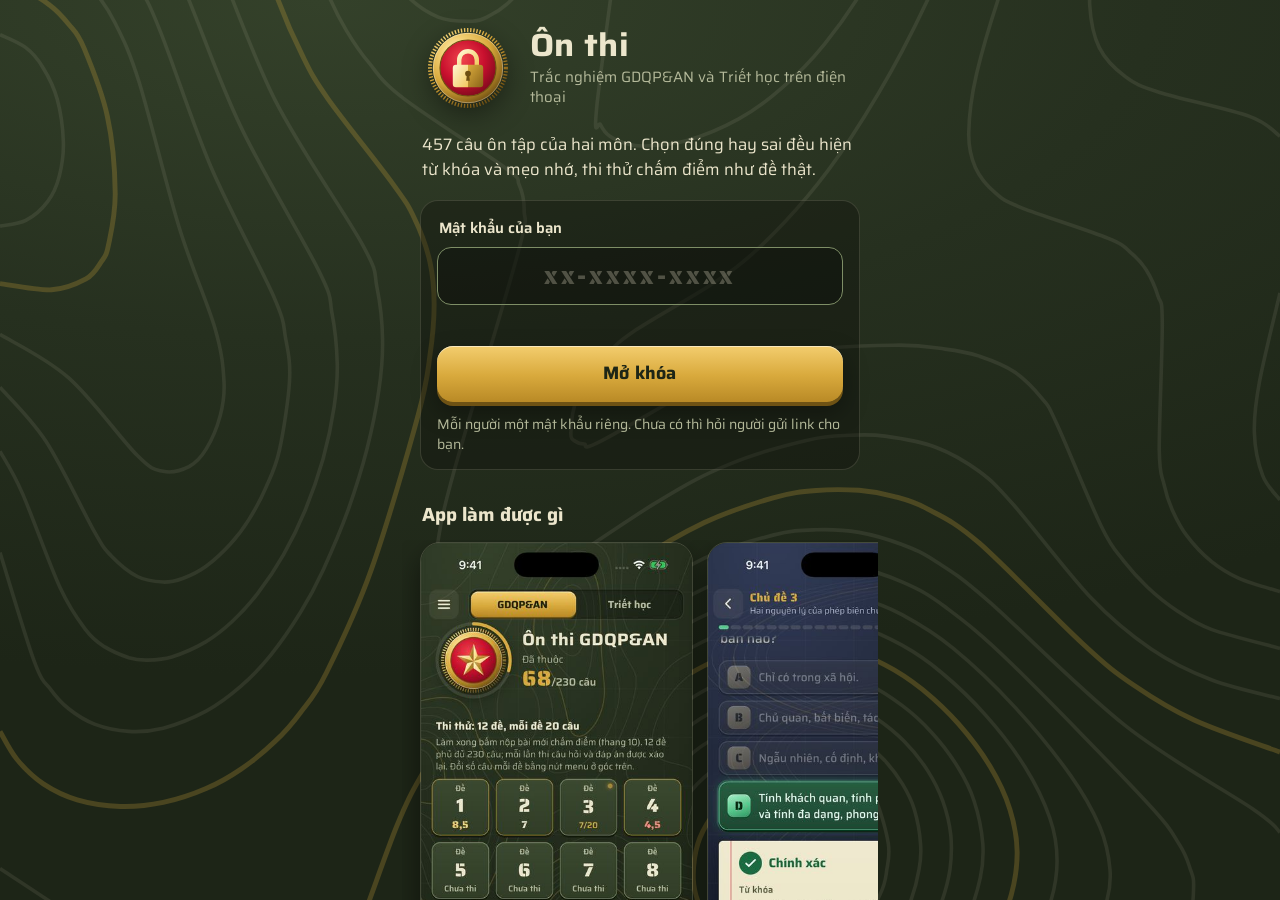
==== commit 82d0e836: "Cập nhật bản web" ====
--- a/index.html
+++ b/index.html
@@ -11,6 +11,7 @@
 <link rel="stylesheet" href="mo_khoa.css">
 <link rel="manifest" href="manifest.webmanifest">
 <link rel="apple-touch-icon" href="icon/icon-180.png">
+<link rel="icon" href="icon/icon-192.png">
 <meta name="apple-mobile-web-app-capable" content="yes">
 <meta name="mobile-web-app-capable" content="yes">
 <meta name="apple-mobile-web-app-status-bar-style" content="black-translucent">
--- a/mo_khoa.css
+++ b/mo_khoa.css
@@ -1,24 +1,30 @@
 /* Bản web: màn mở khóa bằng mật khẩu (app iOS không dùng tệp này) */
 body.cho-mo .man { visibility: hidden; }   /* khung app trống cho tới khi app.js chạy */
 
+/* Trang giới thiệu + mở khóa: cuộn dọc, một cột */
 .man-khoa {
-  position: fixed; inset: 0; z-index: 30; overflow-y: auto;
-  display: flex; align-items: center; justify-content: center;
-  padding: calc(var(--tren) + 24px) 20px calc(var(--duoi) + 24px);
+  position: fixed; inset: 0; z-index: 30; overflow-y: auto; -webkit-overflow-scrolling: touch;
+  padding: calc(var(--tren) + 20px) 18px calc(var(--duoi) + 32px);
   background: radial-gradient(130% 75% at 25% 0%, #34412A 0%, #26301F 50%, #1D2517 100%);
 }
 .nen-khoa { position: fixed; inset: 0; pointer-events: none; }
 .nen-khoa svg { position: absolute; inset: 0; width: 100%; height: 100%; }
-.o-khoa { position: relative; width: 100%; max-width: 360px; display: flex; flex-direction: column; text-align: center; }
+.trang-gt { position: relative; width: 100%; max-width: 440px; margin: 0 auto; }
 
-.huy-khoa { width: 116px; height: 116px; margin: 0 auto 12px; }
+.dau-gt { display: grid; grid-template-columns: 96px 1fr; gap: 14px; align-items: center; }
+.huy-khoa { width: 96px; height: 96px; }
 .huy-khoa svg { width: 100%; height: 100%; overflow: visible; filter: drop-shadow(0 8px 14px rgba(0, 0, 0, .45)); }
 .quai { transition: transform .45s var(--lo-xo); }
 .mo .quai { transform: translateY(-8px); }   /* mở đúng mật khẩu: quai khóa bật lên */
+.dau-gt h1 { font-weight: 700; font-size: 32px; line-height: 1.05; font-stretch: 112%; letter-spacing: .3px; }
+.mon-khoa { margin-top: 4px; color: var(--kaki-phu); font-size: 15px; line-height: 1.35; }
+.loi-gt { margin: 16px 2px 0; font-size: 16.5px; line-height: 1.5; }
 
-.o-khoa h1 { font-weight: 700; font-size: 30px; line-height: 1.1; font-stretch: 112%; letter-spacing: .3px; }
-.mon-khoa { margin-top: 4px; color: var(--kaki-phu); font-size: 15px; }
-.o-khoa label { margin: 28px 2px 8px; text-align: left; font-size: 15px; font-weight: 600; }
+.o-khoa {
+  margin-top: 18px; padding: 16px 16px 14px; border-radius: 18px; display: flex; flex-direction: column;
+  background: rgba(10, 12, 8, .32); border: 1px solid rgba(236, 230, 204, .14);
+}
+.o-khoa label { margin: 0 2px 8px; font-size: 15px; font-weight: 600; }
 .o-khoa input {
   width: 100%; min-height: 58px; padding: 0 14px; border-radius: 14px;
   border: 1px solid var(--vien); background: rgba(10, 12, 8, .38); color: var(--kaki);
@@ -34,7 +40,38 @@
 }
 .loi-khoa { min-height: 21px; margin: 8px 2px 12px; text-align: left; color: #FF8B7A; font-size: 14.5px; line-height: 1.45; }
 .o-khoa .nut-chinh:disabled { filter: saturate(.6) brightness(.9); }
-.goi-y-khoa { margin-top: 16px; color: var(--kaki-phu); font-size: 14px; line-height: 1.45; }
+.goi-y-khoa { margin-top: 12px; color: var(--kaki-phu); font-size: 14px; line-height: 1.45; }
+
+.muc-gt { margin-top: 30px; }
+.muc-gt h2 { margin: 0 2px 12px; font-size: 19px; font-weight: 700; }
+/* Ảnh chụp app thật: dải vuốt ngang */
+.dai-anh {
+  display: grid; grid-auto-flow: column; grid-auto-columns: 62%; gap: 14px;
+  overflow-x: auto; scroll-snap-type: x mandatory; padding: 2px 2px 10px; margin: 0 -18px; padding-left: 18px; padding-right: 18px;
+  scrollbar-width: none;
+}
+.dai-anh::-webkit-scrollbar { display: none; }
+.dai-anh:focus-visible { outline: 2px solid var(--dong); outline-offset: 2px; }
+.dai-anh figure { margin: 0; scroll-snap-align: center; }
+.dai-anh img {
+  display: block; width: 100%; height: auto; border-radius: 20px;
+  border: 1px solid rgba(236, 230, 204, .18); box-shadow: 0 12px 26px rgba(0, 0, 0, .45);
+}
+.dai-anh figcaption { margin-top: 8px; font-size: 13.5px; line-height: 1.35; color: var(--kaki-phu); text-align: center; }
+.ds-gt { list-style: none; margin: 14px 0 0; padding: 0; display: grid; gap: 12px; }
+.ds-gt li { position: relative; padding-left: 24px; font-size: 15.5px; line-height: 1.5; color: var(--kaki-phu); }
+.ds-gt li::before {   /* sao đồng thau thay chấm đầu dòng */
+  content: ''; position: absolute; left: 2px; top: .38em; width: 13px; height: 13px; background: var(--dong);
+  clip-path: polygon(50% 0, 61% 35%, 98% 35%, 68% 57%, 79% 91%, 50% 70%, 21% 91%, 32% 57%, 2% 35%, 39% 35%);
+}
+.ds-gt b, .buoc-gt b { color: var(--kaki); font-weight: 600; }
+.buoc-gt { list-style: none; counter-reset: buoc; margin: 0; padding: 0; display: grid; gap: 12px; }
+.buoc-gt li { counter-increment: buoc; position: relative; padding-left: 40px; font-size: 15.5px; line-height: 1.5; color: var(--kaki-phu); }
+.buoc-gt li::before {
+  content: counter(buoc); position: absolute; left: 0; top: 0; width: 28px; height: 28px; border-radius: 50%;
+  display: grid; place-items: center; font: 400 15px/1 var(--font-so); color: #2A2008;
+  background: linear-gradient(160deg, #F6D57E, #D9AA3D 50%, #A87C21);
+}
 .goi-y-khoa.them {
   margin-top: 12px; padding: 10px 12px; border-radius: 12px; text-align: left; color: var(--kaki);
   background: rgba(217, 170, 61, .12); border: 1px solid rgba(217, 170, 61, .35);
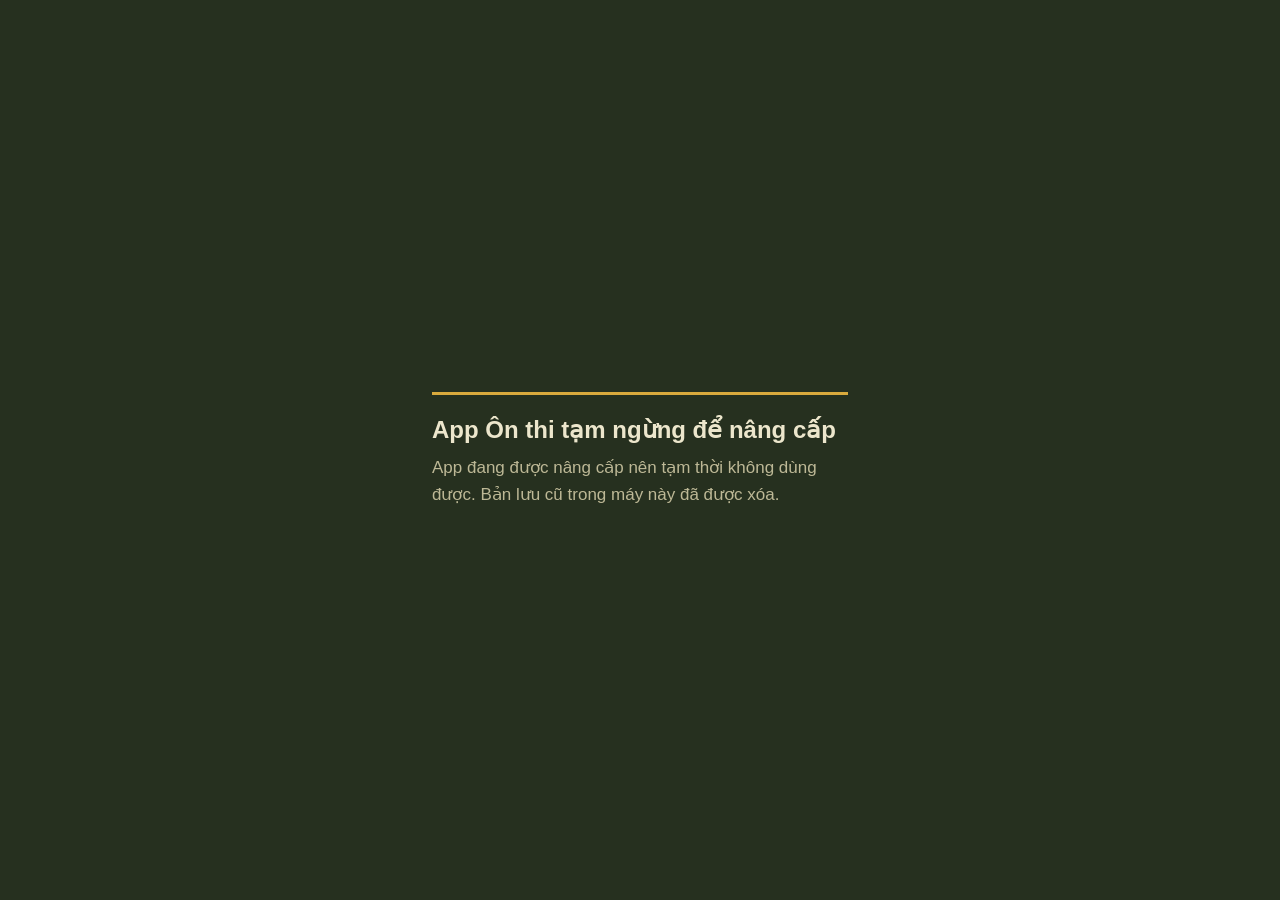
==== commit 3ffdf9bc: "Tạm ngừng để nâng cấp: gỡ app, chỉ còn trang thông báo + lệnh tự xóa bản lưu cũ Máy nào đã cài app, " ====
--- a/index.html
+++ b/index.html
@@ -2,171 +2,39 @@
 <html lang="vi">
 <head>
 <meta charset="utf-8">
-<meta name="viewport" content="width=device-width, initial-scale=1, maximum-scale=1, user-scalable=no, viewport-fit=cover">
-<meta name="color-scheme" content="dark">
+<meta name="viewport" content="width=device-width, initial-scale=1, viewport-fit=cover">
 <meta name="theme-color" content="#26301F">
-<title>Ôn thi</title>
-<link rel="stylesheet" href="fonts/fonts.css">
-<link rel="stylesheet" href="app.css">
-<link rel="stylesheet" href="mo_khoa.css">
-<link rel="manifest" href="manifest.webmanifest">
-<link rel="apple-touch-icon" href="icon/icon-180.png">
-<link rel="icon" href="icon/icon-192.png">
-<meta name="apple-mobile-web-app-capable" content="yes">
-<meta name="mobile-web-app-capable" content="yes">
-<meta name="apple-mobile-web-app-status-bar-style" content="black-translucent">
-<meta name="apple-mobile-web-app-title" content="Ôn thi">
+<title>Ôn thi – tạm ngừng để nâng cấp</title>
+<style>
+  :root { --nen: #26301F; --chu: #ECE6CC; --nhat: #BDB896; --dong: #D9AA3D; }
+  * { box-sizing: border-box; }
+  html, body { height: 100%; }
+  body {
+    margin: 0; background: var(--nen); color: var(--chu);
+    font: 17px/1.55 -apple-system, "Segoe UI", Roboto, Arial, sans-serif;
+    display: grid; place-items: center;
+    padding: 24px 16px calc(24px + env(safe-area-inset-bottom));
+  }
+  main { max-width: 26rem; border-top: 3px solid var(--dong); padding-top: 20px; }
+  h1 { font-size: 1.5rem; line-height: 1.25; margin: 0 0 10px; }
+  p { margin: 0; color: var(--nhat); }
+</style>
 </head>
-<body class="cho-mo">
-<div id="nen" aria-hidden="true"></div>
-
-<!-- Bảng màu kim loại dùng chung cho huy hiệu -->
-<svg class="kho-hinh" aria-hidden="true" focusable="false" width="0" height="0">
-  <defs>
-    <radialGradient id="g-vang" cx="34%" cy="28%" r="78%">
-      <stop offset="0" stop-color="#FFF3C4"/><stop offset=".28" stop-color="#F2CF73"/>
-      <stop offset=".6" stop-color="#D9AA3D"/><stop offset=".86" stop-color="#9C7320"/><stop offset="1" stop-color="#6E4F12"/>
-    </radialGradient>
-    <radialGradient id="g-kim" cx="34%" cy="28%" r="78%">
-      <stop offset="0" stop-color="#B9BF9C"/><stop offset=".35" stop-color="#859070"/>
-      <stop offset=".75" stop-color="#58633F"/><stop offset="1" stop-color="#394228"/>
-    </radialGradient>
-    <radialGradient id="g-men-do" cx="40%" cy="34%" r="72%">
-      <stop offset="0" stop-color="#F0444C"/><stop offset=".55" stop-color="#C8102E"/><stop offset="1" stop-color="#7A0A1C"/>
-    </radialGradient>
-    <radialGradient id="g-men-reu" cx="40%" cy="34%" r="72%">
-      <stop offset="0" stop-color="#46553A"/><stop offset="1" stop-color="#232C1B"/>
-    </radialGradient>
-    <!-- Triết học: men xanh lam, kim loại ánh thép xanh -->
-    <radialGradient id="g-men-lam" cx="40%" cy="34%" r="72%">
-      <stop offset="0" stop-color="#5A93EC"/><stop offset=".55" stop-color="#2156B4"/><stop offset="1" stop-color="#0F2A66"/>
-    </radialGradient>
-    <radialGradient id="g-men-muc" cx="40%" cy="34%" r="72%">
-      <stop offset="0" stop-color="#3D4866"/><stop offset="1" stop-color="#1B2133"/>
-    </radialGradient>
-    <radialGradient id="g-kim-lam" cx="34%" cy="28%" r="78%">
-      <stop offset="0" stop-color="#BCC3D6"/><stop offset=".35" stop-color="#848DA8"/>
-      <stop offset=".75" stop-color="#535C78"/><stop offset="1" stop-color="#343B52"/>
-    </radialGradient>
-    <linearGradient id="g-sao-sang" x1="0" y1="0" x2="1" y2="1">
-      <stop offset="0" stop-color="#FFF6D2"/><stop offset="1" stop-color="#F2C95E"/>
-    </linearGradient>
-    <linearGradient id="g-sao-toi" x1="0" y1="0" x2="1" y2="1">
-      <stop offset="0" stop-color="#D9AA3D"/><stop offset="1" stop-color="#8A6418"/>
-    </linearGradient>
-  </defs>
-</svg>
-
-<section id="man-chinh" class="man" aria-label="Trang chính">
-  <div class="cuon" id="cuon-chinh">
-    <div class="thanh-chinh">
-      <button class="nut-menu" id="nut-menu" aria-label="Mở menu chọn cỡ đề" aria-expanded="false" aria-controls="menu">
-        <svg viewBox="0 0 24 24" aria-hidden="true"><path d="M4 6.5h16M4 12h16M4 17.5h16"/></svg>
-      </button>
-      <div class="chon-mon" id="chon-mon" role="tablist" aria-label="Chọn môn" data-chon="qp">
-        <i class="con-truot" aria-hidden="true"></i>
-        <button role="tab" id="tab-qp" data-mon="qp" aria-selected="true" aria-controls="noi-dung">GDQP&amp;AN</button>
-        <button role="tab" id="tab-tr" data-mon="tr" aria-selected="false" aria-controls="noi-dung" tabindex="-1">Triết học</button>
-      </div>
-    </div>
-    <div id="noi-dung" role="tabpanel" aria-labelledby="tab-qp">
-      <header class="dau-trang">
-        <div class="huy-lon" id="huy-lon"></div>
-        <div class="dau-chu">
-          <h1 class="ten-app" id="ten-app">Ôn thi GDQP&amp;AN</h1>
-          <p class="thuoc" id="thuoc"></p>
-        </div>
-      </header>
-      <h2 class="nhan-muc" id="nhan-thi">Thi thử</h2>
-      <p class="chu-thich" id="chu-thich-thi"></p>
-      <div class="luoi-de" id="luoi-de"></div>
-      <div id="muc-bo" hidden>
-        <h2 class="nhan-muc">Bộ ôn tập của cô</h2>
-        <p class="chu-thich">Đề thi thật 50 câu có 17 câu lấy từ 100 câu cô phát. Ba câu trùng nhau đã gộp, còn 97 câu.</p>
-        <ul class="ds-bai gon" id="ds-bo"></ul>
-      </div>
-      <h2 class="nhan-muc" id="nhan-bai">Học theo bài</h2>
-      <p class="chu-thich">Chọn xong biết đúng sai ngay, kèm từ khóa và mẹo nhớ.</p>
-      <ol class="ds-bai" id="ds-bai"></ol>
-    </div>
-  </div>
-</section>
-
-<section id="man-lam" class="man" aria-label="Làm bài" hidden>
-  <header class="thanh-tren">
-    <button class="nut-ve" id="nut-ve" aria-label="Về trang chính">
-      <svg viewBox="0 0 24 24" aria-hidden="true"><path d="M15 5l-7 7 7 7"/></svg>
-    </button>
-    <div class="tieu-de"><b id="lam-bai"></b><span id="lam-ten"></span></div>
-    <div class="dem" id="lam-dem"></div>
-  </header>
-  <div class="tien-do" id="tien-do" aria-hidden="true"></div>
-  <main class="cuon" id="cuon">
-    <div class="san" id="san"></div>
-    <div id="cho-meo"></div>
-  </main>
-  <footer class="thanh-duoi" id="thanh-duoi">
-    <button class="nut-chinh" id="nut-tiep">Câu tiếp</button>
-    <div class="dieu-huong" id="dieu-huong">
-      <button class="nut-phu nut-mui" id="thi-truoc" aria-label="Câu trước">
-        <svg viewBox="0 0 24 24" aria-hidden="true"><path d="M15 5l-7 7 7 7"/></svg>
-      </button>
-      <button class="nut-phu" id="thi-phieu"></button>
-      <button class="nut-phu nut-mui" id="thi-sau" aria-label="Câu sau">
-        <svg viewBox="0 0 24 24" aria-hidden="true"><path d="M9 5l7 7-7 7"/></svg>
-      </button>
-    </div>
-  </footer>
-</section>
-
-<section id="man-ket" class="man" aria-label="Kết quả" hidden>
-  <main class="cuon ket" id="ket"></main>
-</section>
-
-<!-- Menu: chọn số câu mỗi đề thi thử -->
-<div class="lop-menu" id="menu" hidden>
-  <nav class="ngan-menu" role="dialog" aria-modal="true" aria-labelledby="menu-tieu-de" tabindex="-1">
-    <div class="dau-menu">
-      <h2 id="menu-tieu-de">Tùy chọn</h2>
-      <button class="nut-dong" id="menu-dong" aria-label="Đóng menu">
-        <svg viewBox="0 0 24 24" aria-hidden="true"><path d="M6.5 6.5l11 11M17.5 6.5l-11 11"/></svg>
-      </button>
-    </div>
-    <h3 class="muc-menu" id="menu-co">Số câu mỗi đề thi thử</h3>
-    <p class="chu-thich-menu" id="menu-chu-thich"></p>
-    <div class="ds-co" id="ds-co" role="radiogroup" aria-label="Số câu mỗi đề"></div>
-    <h3 class="muc-menu">Âm thanh</h3>
-    <div class="dong-am">
-      <p><b>Tiếng đúng, sai và kèn</b><small>Gạt iPhone sang im lặng thì app cũng im.</small></p>
-      <button class="cong-tac" id="nut-am" role="switch" aria-checked="true" aria-label="Âm thanh đúng, sai và kèn"><i></i></button>
-    </div>
-  </nav>
-</div>
-
-<!-- Phiếu trả lời của bài thi thử -->
-<div class="lop-phu" id="phieu" hidden>
-  <div class="tam-hoi tam-phieu" role="dialog" aria-modal="true" aria-labelledby="phieu-tieu-de" tabindex="-1">
-    <div class="dau-phieu"><h2 id="phieu-tieu-de">Phiếu trả lời</h2><span id="phieu-dem"></span></div>
-    <div class="luoi-phieu" id="luoi-phieu"></div>
-    <button class="nut-chinh" id="phieu-nop">Nộp bài</button>
-    <button class="nut-chu" id="phieu-dong">Làm tiếp</button>
-  </div>
-</div>
-
-<!-- Hộp hỏi dùng chung (làm tiếp, nộp bài) -->
-<div class="lop-phu" id="hoi" hidden>
-  <div class="tam-hoi" role="dialog" aria-modal="true" aria-labelledby="hoi-tieu-de" tabindex="-1">
-    <h2 id="hoi-tieu-de"></h2>
-    <p id="hoi-noi-dung"></p>
-    <div class="hoi-nut" id="hoi-nut"></div>
-  </div>
-</div>
-
-<div id="fx" aria-hidden="true"><canvas id="phao"></canvas></div>
-<div class="an" id="thong-bao" aria-live="polite"></div>
-
-<script src="dia_hinh.js"></script>
-<script src="xoay_oc.js"></script>
-<script src="mo_khoa.js"></script>
+<body>
+<main>
+  <h1>App Ôn thi tạm ngừng để nâng cấp</h1>
+  <p>App đang được nâng cấp nên tạm thời không dùng được. Bản lưu cũ trong máy này đã được xóa.</p>
+</main>
+<script>
+  /* Xóa mọi thứ app cũ để lại trong máy: mật khẩu, khóa dữ liệu, bản lưu ngoại tuyến */
+  try {
+    Object.keys(localStorage).filter(function (k) { return k.indexOf('gdqp.') === 0; })
+      .forEach(function (k) { localStorage.removeItem(k); });
+  } catch (e) { /* trình duyệt chặn bộ nhớ */ }
+  if (window.caches) caches.keys().then(function (ds) { ds.forEach(function (k) { caches.delete(k); }); }).catch(function () {});
+  if (navigator.serviceWorker) {
+    navigator.serviceWorker.getRegistrations().then(function (rs) { rs.forEach(function (r) { r.unregister(); }); }).catch(function () {});
+  }
+</script>
 </body>
 </html>
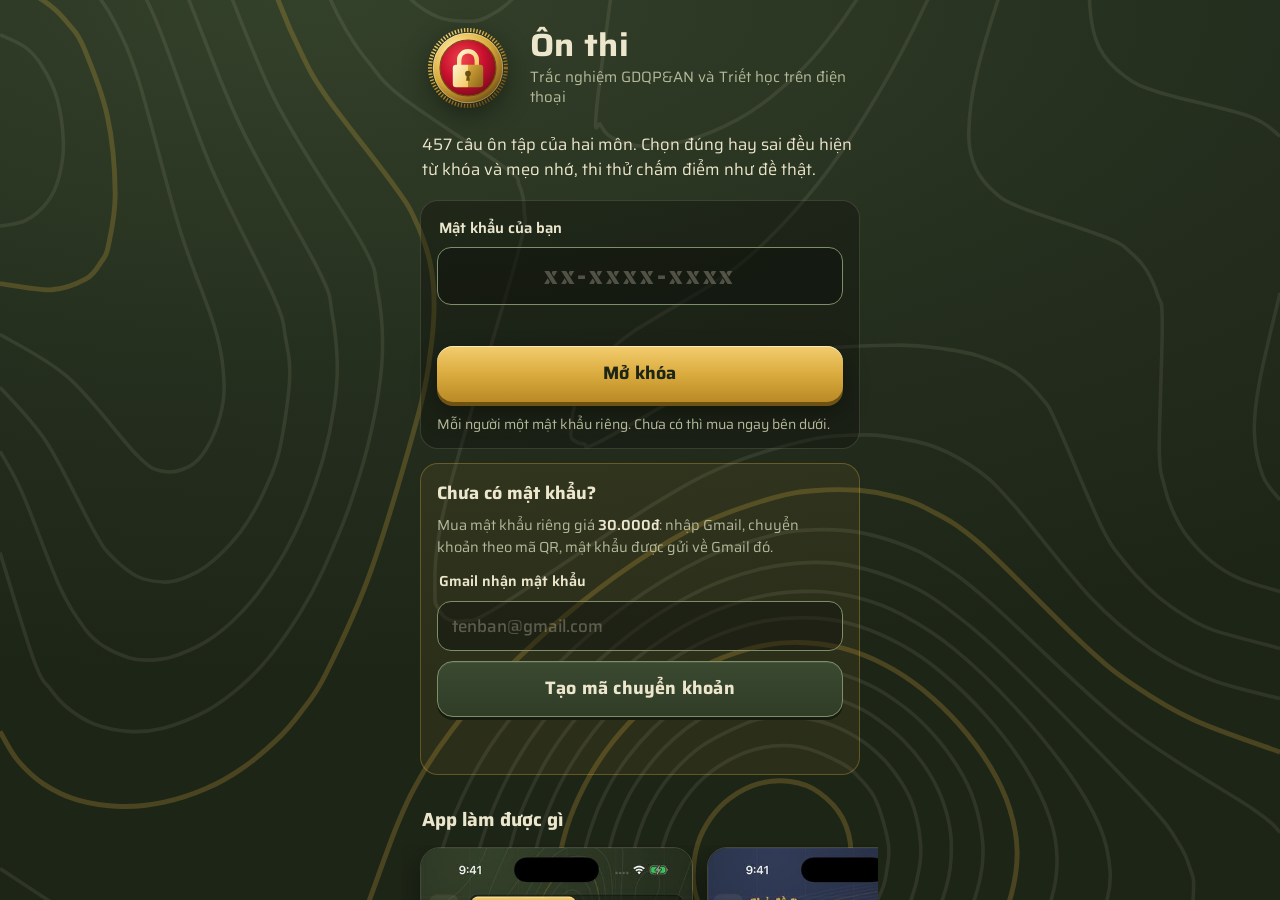
==== commit 3dc1f9c9: "Cập nhật bản web" ====
--- a/index.html
+++ b/index.html
@@ -2,39 +2,197 @@
 <html lang="vi">
 <head>
 <meta charset="utf-8">
-<meta name="viewport" content="width=device-width, initial-scale=1, viewport-fit=cover">
+<meta name="viewport" content="width=device-width, initial-scale=1, maximum-scale=1, user-scalable=no, viewport-fit=cover">
+<meta name="color-scheme" content="dark">
 <meta name="theme-color" content="#26301F">
-<title>Ôn thi – tạm ngừng để nâng cấp</title>
-<style>
-  :root { --nen: #26301F; --chu: #ECE6CC; --nhat: #BDB896; --dong: #D9AA3D; }
-  * { box-sizing: border-box; }
-  html, body { height: 100%; }
-  body {
-    margin: 0; background: var(--nen); color: var(--chu);
-    font: 17px/1.55 -apple-system, "Segoe UI", Roboto, Arial, sans-serif;
-    display: grid; place-items: center;
-    padding: 24px 16px calc(24px + env(safe-area-inset-bottom));
-  }
-  main { max-width: 26rem; border-top: 3px solid var(--dong); padding-top: 20px; }
-  h1 { font-size: 1.5rem; line-height: 1.25; margin: 0 0 10px; }
-  p { margin: 0; color: var(--nhat); }
-</style>
+<title>Ôn thi</title>
+<link rel="stylesheet" href="fonts/fonts.css">
+<link rel="stylesheet" href="app.css">
+<link rel="stylesheet" href="mo_khoa.css">
+<link rel="manifest" href="manifest.webmanifest">
+<link rel="apple-touch-icon" href="icon/icon-180.png">
+<link rel="icon" href="icon/icon-192.png">
+<meta name="apple-mobile-web-app-capable" content="yes">
+<meta name="mobile-web-app-capable" content="yes">
+<meta name="apple-mobile-web-app-status-bar-style" content="black-translucent">
+<meta name="apple-mobile-web-app-title" content="Ôn thi">
+<link rel="stylesheet" href="co.css">
 </head>
-<body>
-<main>
-  <h1>App Ôn thi tạm ngừng để nâng cấp</h1>
-  <p>App đang được nâng cấp nên tạm thời không dùng được. Bản lưu cũ trong máy này đã được xóa.</p>
-</main>
-<script>
-  /* Xóa mọi thứ app cũ để lại trong máy: mật khẩu, khóa dữ liệu, bản lưu ngoại tuyến */
-  try {
-    Object.keys(localStorage).filter(function (k) { return k.indexOf('gdqp.') === 0; })
-      .forEach(function (k) { localStorage.removeItem(k); });
-  } catch (e) { /* trình duyệt chặn bộ nhớ */ }
-  if (window.caches) caches.keys().then(function (ds) { ds.forEach(function (k) { caches.delete(k); }); }).catch(function () {});
-  if (navigator.serviceWorker) {
-    navigator.serviceWorker.getRegistrations().then(function (rs) { rs.forEach(function (r) { r.unregister(); }); }).catch(function () {});
-  }
-</script>
+<body class="cho-mo">
+<div id="nen" aria-hidden="true"></div>
+
+<!-- Bảng màu kim loại dùng chung cho huy hiệu -->
+<svg class="kho-hinh" aria-hidden="true" focusable="false" width="0" height="0">
+  <defs>
+    <radialGradient id="g-vang" cx="34%" cy="28%" r="78%">
+      <stop offset="0" stop-color="#FFF3C4"/><stop offset=".28" stop-color="#F2CF73"/>
+      <stop offset=".6" stop-color="#D9AA3D"/><stop offset=".86" stop-color="#9C7320"/><stop offset="1" stop-color="#6E4F12"/>
+    </radialGradient>
+    <radialGradient id="g-kim" cx="34%" cy="28%" r="78%">
+      <stop offset="0" stop-color="#B9BF9C"/><stop offset=".35" stop-color="#859070"/>
+      <stop offset=".75" stop-color="#58633F"/><stop offset="1" stop-color="#394228"/>
+    </radialGradient>
+    <radialGradient id="g-men-do" cx="40%" cy="34%" r="72%">
+      <stop offset="0" stop-color="#F0444C"/><stop offset=".55" stop-color="#C8102E"/><stop offset="1" stop-color="#7A0A1C"/>
+    </radialGradient>
+    <radialGradient id="g-men-reu" cx="40%" cy="34%" r="72%">
+      <stop offset="0" stop-color="#46553A"/><stop offset="1" stop-color="#232C1B"/>
+    </radialGradient>
+    <!-- Triết học: men xanh lam, kim loại ánh thép xanh -->
+    <radialGradient id="g-men-lam" cx="40%" cy="34%" r="72%">
+      <stop offset="0" stop-color="#5A93EC"/><stop offset=".55" stop-color="#2156B4"/><stop offset="1" stop-color="#0F2A66"/>
+    </radialGradient>
+    <radialGradient id="g-men-muc" cx="40%" cy="34%" r="72%">
+      <stop offset="0" stop-color="#3D4866"/><stop offset="1" stop-color="#1B2133"/>
+    </radialGradient>
+    <radialGradient id="g-kim-lam" cx="34%" cy="28%" r="78%">
+      <stop offset="0" stop-color="#BCC3D6"/><stop offset=".35" stop-color="#848DA8"/>
+      <stop offset=".75" stop-color="#535C78"/><stop offset="1" stop-color="#343B52"/>
+    </radialGradient>
+    <linearGradient id="g-sao-sang" x1="0" y1="0" x2="1" y2="1">
+      <stop offset="0" stop-color="#FFF6D2"/><stop offset="1" stop-color="#F2C95E"/>
+    </linearGradient>
+    <linearGradient id="g-sao-toi" x1="0" y1="0" x2="1" y2="1">
+      <stop offset="0" stop-color="#D9AA3D"/><stop offset="1" stop-color="#8A6418"/>
+    </linearGradient>
+  </defs>
+</svg>
+
+<section id="man-chinh" class="man" aria-label="Trang chính">
+  <div class="cuon" id="cuon-chinh">
+    <div class="thanh-chinh">
+      <button class="nut-menu" id="nut-menu" aria-label="Mở menu chọn cỡ đề" aria-expanded="false" aria-controls="menu">
+        <svg viewBox="0 0 24 24" aria-hidden="true"><path d="M4 6.5h16M4 12h16M4 17.5h16"/></svg>
+      </button>
+      <div class="chon-mon" id="chon-mon" role="tablist" aria-label="Chọn môn" data-chon="qp">
+        <i class="con-truot" aria-hidden="true"></i>
+        <button role="tab" id="tab-qp" data-mon="qp" aria-selected="true" aria-controls="noi-dung">GDQP&amp;AN</button>
+        <button role="tab" id="tab-tr" data-mon="tr" aria-selected="false" aria-controls="noi-dung" tabindex="-1">Triết học</button>
+        <button role="tab" id="tab-co" data-mon="co" aria-selected="false" aria-controls="noi-dung" tabindex="-1">Cờ tướng</button>
+      </div>
+    </div>
+    <div id="noi-dung" role="tabpanel" aria-labelledby="tab-qp">
+      <div id="nd-co" hidden></div>
+      <div id="nd-thi">
+      <header class="dau-trang">
+        <div class="huy-lon" id="huy-lon"></div>
+        <div class="dau-chu">
+          <h1 class="ten-app" id="ten-app">Ôn thi GDQP&amp;AN</h1>
+          <p class="thuoc" id="thuoc"></p>
+        </div>
+      </header>
+      <h2 class="nhan-muc" id="nhan-thi">Thi thử</h2>
+      <p class="chu-thich" id="chu-thich-thi"></p>
+      <div class="luoi-de" id="luoi-de"></div>
+      <div id="muc-bo" hidden>
+        <h2 class="nhan-muc">Bộ ôn tập của cô</h2>
+        <p class="chu-thich">Đề thi thật 50 câu có 17 câu lấy từ 100 câu cô phát. Ba câu trùng nhau đã gộp, còn 97 câu.</p>
+        <ul class="ds-bai gon" id="ds-bo"></ul>
+      </div>
+      <h2 class="nhan-muc" id="nhan-bai">Học theo bài</h2>
+      <p class="chu-thich">Chọn xong biết đúng sai ngay, kèm từ khóa và mẹo nhớ.</p>
+      <ol class="ds-bai" id="ds-bai"></ol>
+      </div>
+    </div>
+  </div>
+</section>
+
+<section id="man-lam" class="man" aria-label="Làm bài" hidden>
+  <header class="thanh-tren">
+    <button class="nut-ve" id="nut-ve" aria-label="Về trang chính">
+      <svg viewBox="0 0 24 24" aria-hidden="true"><path d="M15 5l-7 7 7 7"/></svg>
+    </button>
+    <div class="tieu-de"><b id="lam-bai"></b><span id="lam-ten"></span></div>
+    <div class="dem" id="lam-dem"></div>
+  </header>
+  <div class="tien-do" id="tien-do" aria-hidden="true"></div>
+  <main class="cuon" id="cuon">
+    <div class="san" id="san"></div>
+    <div id="cho-meo"></div>
+  </main>
+  <footer class="thanh-duoi" id="thanh-duoi">
+    <button class="nut-chinh" id="nut-tiep">Câu tiếp</button>
+    <div class="dieu-huong" id="dieu-huong">
+      <button class="nut-phu nut-mui" id="thi-truoc" aria-label="Câu trước">
+        <svg viewBox="0 0 24 24" aria-hidden="true"><path d="M15 5l-7 7 7 7"/></svg>
+      </button>
+      <button class="nut-phu" id="thi-phieu"></button>
+      <button class="nut-phu nut-mui" id="thi-sau" aria-label="Câu sau">
+        <svg viewBox="0 0 24 24" aria-hidden="true"><path d="M9 5l7 7-7 7"/></svg>
+      </button>
+    </div>
+  </footer>
+</section>
+
+<section id="man-ket" class="man" aria-label="Kết quả" hidden>
+  <main class="cuon ket" id="ket"></main>
+</section>
+
+<section id="man-co" class="man" aria-label="Cờ tướng" hidden></section>
+<aside id="co-ngan" class="ngan-co" aria-label="Thông tin ván cờ" hidden>
+  <button class="ngan-dong" aria-label="Đóng"><svg viewBox="0 0 24 24" aria-hidden="true"><path d="M6.5 6.5l11 11M17.5 6.5l-11 11"/></svg></button>
+  <div class="ngan-nd"></div>
+</aside>
+<div class="lop-phu" id="co-tam" hidden>
+  <div class="tam-hoi tam-co" role="dialog" aria-modal="true" tabindex="-1"></div>
+</div>
+
+<!-- Menu: chọn số câu mỗi đề thi thử -->
+<div class="lop-menu" id="menu" hidden>
+  <nav class="ngan-menu" role="dialog" aria-modal="true" aria-labelledby="menu-tieu-de" tabindex="-1">
+    <div class="dau-menu">
+      <h2 id="menu-tieu-de">Tùy chọn</h2>
+      <button class="nut-dong" id="menu-dong" aria-label="Đóng menu">
+        <svg viewBox="0 0 24 24" aria-hidden="true"><path d="M6.5 6.5l11 11M17.5 6.5l-11 11"/></svg>
+      </button>
+    </div>
+    <div id="menu-thi">
+      <h3 class="muc-menu" id="menu-co">Số câu mỗi đề thi thử</h3>
+      <p class="chu-thich-menu" id="menu-chu-thich"></p>
+      <div class="ds-co" id="ds-co" role="radiogroup" aria-label="Số câu mỗi đề"></div>
+    </div>
+    <div id="menu-cotuong" hidden></div>
+    <h3 class="muc-menu">Âm thanh</h3>
+    <div class="dong-am">
+      <p><b>Tiếng đúng, sai và kèn</b><small>Gạt iPhone sang im lặng thì app cũng im.</small></p>
+      <button class="cong-tac" id="nut-am" role="switch" aria-checked="true" aria-label="Âm thanh đúng, sai và kèn"><i></i></button>
+    </div>
+  </nav>
+</div>
+
+<!-- Phiếu trả lời của bài thi thử -->
+<div class="lop-phu" id="phieu" hidden>
+  <div class="tam-hoi tam-phieu" role="dialog" aria-modal="true" aria-labelledby="phieu-tieu-de" tabindex="-1">
+    <div class="dau-phieu"><h2 id="phieu-tieu-de">Phiếu trả lời</h2><span id="phieu-dem"></span></div>
+    <div class="luoi-phieu" id="luoi-phieu"></div>
+    <button class="nut-chinh" id="phieu-nop">Nộp bài</button>
+    <button class="nut-chu" id="phieu-dong">Làm tiếp</button>
+  </div>
+</div>
+
+<!-- Hộp hỏi dùng chung (làm tiếp, nộp bài) -->
+<div class="lop-phu" id="hoi" hidden>
+  <div class="tam-hoi" role="dialog" aria-modal="true" aria-labelledby="hoi-tieu-de" tabindex="-1">
+    <h2 id="hoi-tieu-de"></h2>
+    <p id="hoi-noi-dung"></p>
+    <div class="hoi-nut" id="hoi-nut"></div>
+  </div>
+</div>
+
+<div id="fx" aria-hidden="true"><canvas id="phao"></canvas></div>
+<div class="an" id="thong-bao" aria-live="polite"></div>
+
+<script src="dia_hinh.js"></script>
+<script src="xoay_oc.js"></script>
+<script src="co_may.js"></script>
+<script src="co_phan_tich.js"></script>
+<script src="co_bai.js"></script>
+<script src="co_the.js"></script>
+<script src="co_ban.js"></script>
+<script src="co_mang.js"></script>
+<script src="co_van.js"></script>
+<script src="co_ui.js"></script>
+<script src="cau_hinh.js"></script>
+<script src="mo_khoa.js"></script>
 </body>
 </html>
--- a/fonts/fonts.css
+++ b/fonts/fonts.css
@@ -0,0 +1,52 @@
+/* Saira + Saira Stencil One (SIL OFL 1.1), Google Fonts */
+@font-face {
+  font-family: 'Saira';
+  font-style: normal;
+  font-weight: 300 800;
+  font-stretch: 75% 125%;
+  font-display: swap;
+  src: url(saira-vietnamese.woff2) format('woff2');
+  unicode-range: U+0102-0103, U+0110-0111, U+0128-0129, U+0168-0169, U+01A0-01A1, U+01AF-01B0, U+0300-0301, U+0303-0304, U+0308-0309, U+0323, U+0329, U+1EA0-1EF9, U+20AB;
+}
+@font-face {
+  font-family: 'Saira';
+  font-style: normal;
+  font-weight: 300 800;
+  font-stretch: 75% 125%;
+  font-display: swap;
+  src: url(saira-latin-ext.woff2) format('woff2');
+  unicode-range: U+0100-02BA, U+02BD-02C5, U+02C7-02CC, U+02CE-02D7, U+02DD-02FF, U+0304, U+0308, U+0329, U+1D00-1DBF, U+1E00-1E9F, U+1EF2-1EFF, U+2020, U+20A0-20AB, U+20AD-20C4, U+2113, U+2C60-2C7F, U+A720-A7FF;
+}
+@font-face {
+  font-family: 'Saira';
+  font-style: normal;
+  font-weight: 300 800;
+  font-stretch: 75% 125%;
+  font-display: swap;
+  src: url(saira-latin.woff2) format('woff2');
+  unicode-range: U+0000-00FF, U+0131, U+0152-0153, U+02BB-02BC, U+02C6, U+02DA, U+02DC, U+0304, U+0308, U+0329, U+2000-206F, U+20AC, U+2122, U+2191, U+2193, U+2212, U+2215, U+FEFF, U+FFFD;
+}
+@font-face {
+  font-family: 'Saira Stencil One';
+  font-style: normal;
+  font-weight: 400;
+  font-display: swap;
+  src: url(saira-stencil-one-vietnamese.woff2) format('woff2');
+  unicode-range: U+0102-0103, U+0110-0111, U+0128-0129, U+0168-0169, U+01A0-01A1, U+01AF-01B0, U+0300-0301, U+0303-0304, U+0308-0309, U+0323, U+0329, U+1EA0-1EF9, U+20AB;
+}
+@font-face {
+  font-family: 'Saira Stencil One';
+  font-style: normal;
+  font-weight: 400;
+  font-display: swap;
+  src: url(saira-stencil-one-latin-ext.woff2) format('woff2');
+  unicode-range: U+0100-02BA, U+02BD-02C5, U+02C7-02CC, U+02CE-02D7, U+02DD-02FF, U+0304, U+0308, U+0329, U+1D00-1DBF, U+1E00-1E9F, U+1EF2-1EFF, U+2020, U+20A0-20AB, U+20AD-20C4, U+2113, U+2C60-2C7F, U+A720-A7FF;
+}
+@font-face {
+  font-family: 'Saira Stencil One';
+  font-style: normal;
+  font-weight: 400;
+  font-display: swap;
+  src: url(saira-stencil-one-latin.woff2) format('woff2');
+  unicode-range: U+0000-00FF, U+0131, U+0152-0153, U+02BB-02BC, U+02C6, U+02DA, U+02DC, U+0304, U+0308, U+0329, U+2000-206F, U+20AC, U+2122, U+2191, U+2193, U+2212, U+2215, U+FEFF, U+FFFD;
+}
--- a/app.css
+++ b/app.css
@@ -0,0 +1,559 @@
+/* Ôn thi GDQP&AN — "bản đồ tác chiến ban đêm": nền rêu, đường đồng mức, huy hiệu đồng thau */
+:root {
+  --reu: #26301F;          /* nền */
+  --reu-sau: #1D2517;      /* nền đáy, vùng tối */
+  --reu-sang: #34412A;     /* đỉnh nền, đầu ngăn menu / hộp hỏi */
+  --tam-sang: #3B4931;     /* tấm (đáp án, đề, nút phụ): mép trên */
+  --tam: #313D27;          /*                            mép dưới */
+  --tam-day: #161C10;      /* bóng đáy tấm */
+  --chon-sang: #4C4A2B;    /* tấm đang chọn (ánh đồng) */
+  --chon: #3D3B22;
+  --chon-day: #1E1C0E;
+  --ranh: #2A3321;         /* rãnh công tắc tắt */
+  --day-mo: rgba(29, 37, 23, .97);   /* nền thanh dưới */
+  --day-trong: rgba(29, 37, 23, 0);
+  --che: rgba(10, 13, 8, .6);        /* lớp che sau menu / hộp hỏi */
+  --vien: #7E8E66;         /* viền tấm (3,9:1 với nền) */
+  --kaki: #ECE6CC;         /* chữ chính */
+  --kaki-phu: #B4B99A;     /* chữ phụ */
+  --dong: #D9AA3D;         /* đồng thau: huy hiệu, tiến độ, từ khóa */
+  --dong-sang: #F2CF73;
+  --dung: #5CC98E;
+  --sai: #FF6B57;
+  --giay: #E9E2C4;         /* giấy vở trong thẻ mẹo */
+  --muc: #1F2716;          /* mực trên giấy */
+  --font: 'Saira', system-ui, -apple-system, sans-serif;
+  --font-so: 'Saira Stencil One', 'Saira', sans-serif;
+  --tren: env(safe-area-inset-top, 0px);
+  --duoi: env(safe-area-inset-bottom, 0px);
+  --lo-xo: cubic-bezier(.2, 1.15, .3, 1);
+  --em: cubic-bezier(.2, .9, .25, 1);
+}
+/* Triết học: mực xanh đêm, cùng đồng thau và chữ kem (tương phản bằng hoặc hơn bảng GDQP) */
+body[data-mon="tr"] {
+  --reu: #222A3D;
+  --reu-sau: #181D2B;
+  --reu-sang: #323C58;
+  --tam-sang: #36405C;
+  --tam: #2C3550;
+  --tam-day: #10141F;
+  --chon-sang: #4A4636;
+  --chon: #3A372B;
+  --chon-day: #1C1A12;
+  --ranh: #283048;
+  --day-mo: rgba(24, 29, 43, .97);
+  --day-trong: rgba(24, 29, 43, 0);
+  --che: rgba(8, 10, 18, .62);
+  --vien: #7884A8;
+  --kaki-phu: #B3B9CD;
+}
+
+* { box-sizing: border-box; }
+html, body { height: 100%; margin: 0; }
+body {
+  background: var(--reu-sau);
+  color: var(--kaki);
+  font: 400 16px/1.5 var(--font);
+  overflow: hidden;
+  -webkit-text-size-adjust: 100%;
+  -webkit-user-select: none; user-select: none;
+  -webkit-touch-callout: none;
+  -webkit-tap-highlight-color: transparent;
+}
+button { font: inherit; color: inherit; cursor: pointer; touch-action: manipulation; }
+button:focus-visible, summary:focus-visible { outline: 2px solid var(--dong); outline-offset: 3px; }
+h1, h2, h3, p { margin: 0; }
+.an { position: absolute; width: 1px; height: 1px; overflow: hidden; clip: rect(0 0 0 0); white-space: nowrap; }
+.kho-hinh { position: absolute; width: 0; height: 0; }
+
+/* ---------- Nền: bản đồ đồng mức (GDQP) / dải xoáy ốc (Triết), đổi môn thì hòa dần ---------- */
+#nen { position: fixed; inset: 0; z-index: 0; pointer-events: none; }
+#nen::after {
+  content: ''; position: absolute; inset: 0;
+  background-image:
+    linear-gradient(rgba(236, 230, 204, .035) 1px, transparent 1px),
+    linear-gradient(90deg, rgba(236, 230, 204, .035) 1px, transparent 1px);
+  background-size: 72px 72px;
+}
+.lop-nen { position: absolute; inset: 0; opacity: 0; visibility: hidden; transition: opacity .7s ease, visibility 0s .7s; }
+.lop-nen.hien { opacity: 1; visibility: visible; transition: opacity .7s ease; }
+.lop-nen.qp { background: radial-gradient(130% 75% at 25% 0%, #34412A 0%, #26301F 50%, #1D2517 100%); }
+.lop-nen.tr { background: radial-gradient(130% 75% at 25% 0%, #323C58 0%, #222A3D 50%, #181D2B 100%); }
+#nen svg { position: absolute; inset: 0; width: 100%; height: 100%; }
+.dm path { fill: none; stroke: rgba(236, 230, 204, .085); stroke-width: 1.7; }
+.dm-cai path { fill: none; stroke: rgba(217, 170, 61, .24); stroke-width: 2.3; }
+.xo-sau path { stroke: rgba(236, 230, 204, .045); }    /* nửa vòng xoáy phía sau */
+.dm-cai path.s { stroke: rgba(217, 170, 61, .12); }
+
+/* ---------- Màn hình ---------- */
+.man { position: fixed; inset: 0; z-index: 1; display: flex; flex-direction: column; will-change: transform; }
+.man[hidden] { display: none; }
+.cuon { flex: 1; overflow-y: auto; -webkit-overflow-scrolling: touch; overscroll-behavior: contain; }
+
+/* ---------- Nút ---------- */
+.nut-chinh, .nut-phu, .nut-chu {
+  display: block; width: 100%; min-height: 56px; border-radius: 16px; border: 0;
+  font-weight: 700; font-size: 18px; line-height: 1.2; letter-spacing: .2px;
+  transition: transform .12s, box-shadow .12s, filter .12s;
+}
+.nut-chinh {
+  color: #1E2616;
+  background: linear-gradient(180deg, #F3CD6E 0%, #D9AA3D 52%, #B98A26 100%);
+  box-shadow: 0 4px 0 #6E5214, 0 10px 24px rgba(0, 0, 0, .35), inset 0 1px 0 rgba(255, 255, 255, .55);
+}
+.nut-chinh small { display: block; margin-top: 2px; font-size: 13.5px; font-weight: 500; opacity: .82; }
+.nut-chinh:active { transform: translateY(3px); box-shadow: 0 1px 0 #6E5214, 0 4px 12px rgba(0, 0, 0, .3), inset 0 1px 0 rgba(255, 255, 255, .45); }
+.nut-phu {
+  color: var(--kaki); background: linear-gradient(180deg, var(--tam-sang), var(--tam));
+  border: 1px solid var(--vien); box-shadow: 0 3px 0 var(--tam-day), inset 0 1px 0 rgba(255, 255, 255, .07);
+}
+.nut-phu:active { transform: translateY(2px); box-shadow: 0 1px 0 var(--tam-day); }
+.nut-chu { background: none; color: var(--kaki-phu); font-weight: 600; font-size: 16px; min-height: 48px; }
+.nut-chu:active { color: var(--kaki); }
+
+/* ---------- Trang chính ---------- */
+.thanh-chinh { display: flex; align-items: center; gap: 10px; padding: calc(var(--tren) + 6px) 12px 0; }
+.nut-menu {
+  flex: none; width: 44px; height: 44px; display: grid; place-items: center;
+  border: 0; border-radius: 12px; background: rgba(236, 230, 204, .07);
+}
+/* Chọn môn: hai nấc, con trượt đồng thau chạy sang nấc được chọn */
+.chon-mon {
+  position: relative; flex: 1; max-width: 320px; margin-left: auto;
+  display: grid; grid-template-columns: 1fr 1fr; border-radius: 14px;
+  background: rgba(10, 12, 8, .32); border: 1px solid rgba(236, 230, 204, .14);
+  box-shadow: inset 0 2px 4px rgba(0, 0, 0, .35);
+}
+.chon-mon button {
+  position: relative; z-index: 1; min-height: 44px; padding: 0 6px; border: 0; border-radius: 13px; background: none;
+  display: flex; align-items: center; justify-content: center;
+  font-size: 15.5px; font-weight: 700; color: var(--kaki-phu); white-space: nowrap; transition: color .3s;
+}
+.chon-mon button[aria-selected="true"] { color: #1E2616; }
+.con-truot {
+  position: absolute; top: 3px; bottom: 3px; left: 3px; width: calc(50% - 3px); border-radius: 11px;
+  background: linear-gradient(180deg, #F3CD6E 0%, #D9AA3D 55%, #B98A26 100%);
+  box-shadow: 0 2px 0 #6E5214, inset 0 1px 0 rgba(255, 255, 255, .55);
+  transition: transform .42s var(--lo-xo);
+}
+.chon-mon[data-chon="tr"] .con-truot { transform: translateX(100%); }
+.nut-menu svg { width: 24px; height: 24px; fill: none; stroke: var(--kaki); stroke-width: 2.4; stroke-linecap: round; }
+.nut-menu:active { background: rgba(236, 230, 204, .14); }
+.dau-trang {
+  display: grid; grid-template-columns: 116px 1fr; gap: 14px; align-items: center;
+  padding: 2px 20px 10px;
+}
+.huy-lon { width: 116px; height: 116px; }
+.huy-lon svg { width: 100%; height: 100%; overflow: visible; filter: drop-shadow(0 8px 14px rgba(0, 0, 0, .45)); }
+.ten-app { font-weight: 700; font-size: 25px; line-height: 1.15; font-stretch: 112%; letter-spacing: .3px; }
+.thuoc { margin-top: 6px; color: var(--kaki-phu); font-size: 15px; line-height: 1.35; }
+.thuoc b { display: block; margin-top: 2px; font: 400 32px/1.05 var(--font-so); color: var(--dong); letter-spacing: .5px; }
+.thuoc b small { font: 600 16px var(--font); color: var(--kaki-phu); letter-spacing: 0; }
+
+.vong-nen { fill: none; stroke: rgba(236, 230, 204, .12); }
+.vong-tien { fill: none; stroke: var(--dong); stroke-linecap: round; filter: drop-shadow(0 0 3px rgba(217, 170, 61, .55)); }
+.huy-lon .vong-nen, .huy-lon .vong-tien { stroke-width: 5; }
+
+.nhan-muc { margin: 18px 22px 2px; font-size: 16px; font-weight: 700; color: var(--kaki); }
+.chu-thich { margin: 0 22px 10px; font-size: 13.5px; line-height: 1.4; color: var(--kaki-phu); }
+.ds-bai { list-style: none; margin: 0; padding: 0 10px calc(28px + var(--duoi)); }
+.ds-bai.gon { padding-bottom: 4px; }
+
+/* 10 đề thi thử: tấm thép dập số */
+.luoi-de { display: grid; grid-template-columns: repeat(var(--cot, 4), 1fr); gap: 10px; padding: 0 16px; }
+.de {
+  position: relative; min-height: 84px; padding: 7px 2px 8px; border-radius: 12px;
+  display: flex; flex-direction: column; align-items: center; justify-content: space-between;
+  border: 1px solid var(--vien); background: linear-gradient(180deg, var(--tam-sang) 0%, var(--tam) 100%);
+  box-shadow: 0 3px 0 var(--tam-day), inset 0 1px 0 rgba(255, 255, 255, .08);
+  transition: transform .12s, box-shadow .12s;
+}
+.de:active { transform: translateY(2px); box-shadow: 0 1px 0 var(--tam-day); }
+.de .nhan { font-size: 12px; font-weight: 600; color: var(--kaki-phu); line-height: 1; }
+.de b { font: 400 28px/1 var(--font-so); color: var(--kaki); }
+.de .kq { font: 600 12.5px/1 var(--font); color: var(--kaki-phu); white-space: nowrap; }
+.de .kq.cao { font: 400 15px/1 var(--font-so); color: var(--dong-sang); }
+.de .kq.vua { font: 400 15px/1 var(--font-so); color: var(--kaki); }
+.de .kq.thap { font: 400 15px/1 var(--font-so); color: #FF8B7A; }
+.de .kq.dang { color: var(--dong); }
+.de.da-thi { border-color: rgba(217, 170, 61, .75); }
+.de.dang-lam::after {
+  content: ''; position: absolute; top: 6px; right: 6px; width: 7px; height: 7px; border-radius: 50%;
+  background: var(--dong); box-shadow: 0 0 6px var(--dong); animation: nhip 1.6s ease-in-out infinite;
+}
+.ds-bai li + li { border-top: 1px solid rgba(236, 230, 204, .07); }
+.bai {
+  width: 100%; display: grid; grid-template-columns: 54px 1fr; gap: 12px; align-items: center;
+  min-height: 70px; padding: 8px 10px; border: 0; border-radius: 16px; background: none; text-align: left;
+  transition: background .2s;
+}
+.bai:active { background: rgba(236, 230, 204, .07); }
+.bai svg { width: 54px; height: 54px; overflow: visible; filter: drop-shadow(0 3px 5px rgba(0, 0, 0, .45)); }
+.bai .vong-nen, .bai .vong-tien { stroke-width: 3.2; }
+.so-bai { font: 400 15px var(--font-so); fill: var(--kaki); }
+.hb.xong .so-bai { fill: #FFF3C4; }
+.so-bai.chu { font-size: 13.5px; }
+.chu-bai { min-width: 0; }
+.chu-bai .ten {
+  display: -webkit-box; -webkit-line-clamp: 2; -webkit-box-orient: vertical; overflow: hidden;
+  font-size: 16px; line-height: 1.32; font-weight: 500;
+}
+.chu-bai .phu { display: block; margin-top: 3px; font-size: 13.5px; color: var(--kaki-phu); }
+.phu .dang { color: var(--dong); font-weight: 600; }
+.phu .xong { color: var(--dung); font-weight: 600; }
+
+/* ---------- Làm bài ---------- */
+.thanh-tren {
+  display: grid; grid-template-columns: 48px 1fr auto; gap: 6px; align-items: center;
+  padding: calc(var(--tren) + 6px) 12px 4px 8px;
+}
+.nut-ve {
+  width: 44px; height: 44px; display: grid; place-items: center;
+  border: 0; border-radius: 12px; background: rgba(236, 230, 204, .07);
+}
+.nut-ve svg { width: 22px; height: 22px; fill: none; stroke: var(--kaki); stroke-width: 2.4; stroke-linecap: round; stroke-linejoin: round; }
+.nut-ve:active { background: rgba(236, 230, 204, .14); }
+.tieu-de { min-width: 0; }
+.tieu-de b { display: block; font: 400 17px/1.2 var(--font-so); color: var(--dong); letter-spacing: .4px; }
+.tieu-de span { display: block; font-size: 13px; color: var(--kaki-phu); white-space: nowrap; overflow: hidden; text-overflow: ellipsis; }
+.dem { font: 400 22px/1 var(--font-so); white-space: nowrap; }
+.dem small { font-size: 15px; color: var(--kaki-phu); }
+
+.tien-do { display: flex; gap: 3px; height: 6px; margin: 6px 16px 8px; }
+.tien-do i { flex: 1; border-radius: 3px; background: rgba(236, 230, 204, .13); transition: background .35s; }
+.tien-do i.dung { background: var(--dung); }
+.tien-do i.sai { background: var(--sai); }
+.tien-do i.dang { background: var(--dong); animation: nhip 1.6s ease-in-out infinite; }
+.tien-do i.da { background: linear-gradient(90deg, #B98A26, var(--dong-sang)); }
+.thi .tien-do i.dang { background: var(--kaki); }
+.tien-do.lien { gap: 0; border-radius: 3px; overflow: hidden; background: rgba(236, 230, 204, .13); }
+.tien-do.lien i { flex: none; border-radius: 0; transition: width .4s var(--em); }
+.tien-do.lien i.da-to { background: linear-gradient(90deg, #B98A26, var(--dong-sang)); }
+@keyframes nhip { 50% { opacity: .45; } }
+
+#man-lam .cuon { padding: 12px 16px calc(112px + var(--duoi)); }
+/* chữ cuộn qua mép trên thì mờ dần thay vì bị cắt ngang */
+#man-lam .cuon { -webkit-mask-image: linear-gradient(to bottom, transparent 0, #000 14px); mask-image: linear-gradient(to bottom, transparent 0, #000 14px); }
+.luoi-phieu {
+  -webkit-mask-image: linear-gradient(to bottom, transparent 0, #000 12px, #000 calc(100% - 12px), transparent 100%);
+  mask-image: linear-gradient(to bottom, transparent 0, #000 12px, #000 calc(100% - 12px), transparent 100%);
+}
+.meta { display: flex; flex-wrap: wrap; align-items: center; gap: 8px; margin: 8px 2px 10px; font-size: 13.5px; color: var(--kaki-phu); }
+.meta .nguon-co { color: var(--dong); font-weight: 600; }   /* câu trong bộ ôn tập cô phát: có thể vào đề thật */
+.pill-sai {
+  padding: 3px 10px; border-radius: 999px; font-weight: 700; font-size: 13px; color: #FF8B7A;
+  background: rgba(255, 107, 87, .14); border: 1px solid rgba(255, 107, 87, .5);
+}
+.cau-hoi { margin: 0 2px 18px; font-size: 20px; line-height: 1.48; font-weight: 500; text-wrap: pretty; }
+.phu-dinh { text-decoration: none; color: #FF8B7A; border-bottom: 2px solid rgba(255, 107, 87, .55); }
+
+.ds-pa { display: grid; gap: 10px; }
+.pa {
+  position: relative; overflow: hidden;
+  display: grid; grid-template-columns: 34px 1fr 24px; gap: 12px; align-items: center;
+  min-height: 58px; padding: 11px 12px; text-align: left;
+  border-radius: 14px; border: 1px solid var(--vien);
+  background: linear-gradient(180deg, var(--tam-sang) 0%, var(--tam) 100%);
+  box-shadow: 0 3px 0 var(--tam-day), inset 0 1px 0 rgba(255, 255, 255, .07);
+  font-size: 17px; line-height: 1.42; font-weight: 500;
+  transition: transform .12s, box-shadow .12s, opacity .35s, filter .35s, background .3s, border-color .3s;
+}
+.pa:active { transform: translateY(2px); box-shadow: 0 1px 0 var(--tam-day), inset 0 1px 0 rgba(255, 255, 255, .05); }
+.pa .chu {
+  width: 34px; height: 34px; display: grid; place-items: center; border-radius: 9px;
+  font: 400 18px/1 var(--font-so); color: #2A2008;
+  background: linear-gradient(160deg, #F6D57E, #D9AA3D 50%, #A87C21);
+  box-shadow: inset 0 1px 0 rgba(255, 255, 255, .6), 0 1px 0 rgba(0, 0, 0, .4);
+  transition: background .3s;
+}
+.pa .dau { width: 24px; height: 24px; }
+.pa::after {  /* vệt sáng quét qua tấm khi có kết quả */
+  content: ''; position: absolute; inset: 0; pointer-events: none; opacity: 0;
+  background: linear-gradient(105deg, transparent 30%, var(--loe, rgba(255, 255, 255, .35)) 50%, transparent 70%);
+  transform: translateX(-110%);
+}
+.ds-pa.khoa .pa { pointer-events: none; }
+.pa.dung {
+  border-color: var(--dung); color: #F2FFF7;
+  background: linear-gradient(180deg, #275D41 0%, #1E4932 100%);
+  box-shadow: 0 3px 0 #0E2618, 0 0 0 3px rgba(92, 201, 142, .22), 0 0 22px rgba(92, 201, 142, .25);
+  --loe: rgba(190, 255, 220, .45);
+}
+.pa.dung .chu { background: linear-gradient(160deg, #A6F0C6, #5CC98E 55%, #2E9560); color: #0B2416; }
+.pa.dung .dau { color: var(--dung); }
+.pa.sai {
+  border-color: var(--sai);
+  background: linear-gradient(180deg, #672D24 0%, #52231D 100%);
+  box-shadow: 0 3px 0 #2A100D, 0 0 0 3px rgba(255, 107, 87, .2);
+  --loe: rgba(255, 170, 150, .5);
+}
+.pa.sai .chu { background: linear-gradient(160deg, #FFB6A9, #FF6B57 55%, #C03F2E); color: #2A0A06; }
+.pa.sai .dau { color: var(--sai); }
+.pa.dung::after, .pa.sai::after { animation: quet .8s .05s ease-out; }
+.pa.sai { animation: lac .46s cubic-bezier(.36, .07, .19, .97); }
+.pa.nhay { animation: nay .7s .25s var(--lo-xo); }
+.pa .nd { max-height: 12em; transition: max-height .4s var(--em); }
+.pa.mo { opacity: .4; filter: saturate(.4); min-height: 46px; padding-top: 7px; padding-bottom: 7px; }
+.pa.mo .nd { max-height: 1.42em; overflow: hidden; display: -webkit-box; -webkit-line-clamp: 1; -webkit-box-orient: vertical; }
+@keyframes quet { 0% { opacity: 1; transform: translateX(-110%); } 100% { opacity: 1; transform: translateX(110%); } }
+@keyframes lac {
+  15% { transform: translateX(-9px); } 30% { transform: translateX(8px); } 45% { transform: translateX(-6px); }
+  60% { transform: translateX(4px); } 75% { transform: translateX(-2px); }
+}
+@keyframes nay { 40% { transform: scale(1.03); } }
+
+.ic { width: 100%; height: 100%; display: block; }
+.ic path { fill: none; stroke: currentColor; stroke-width: 2.8; stroke-linecap: round; stroke-linejoin: round; stroke-dasharray: 26; stroke-dashoffset: 26; animation: ve .45s .1s ease-out forwards; }
+@keyframes ve { to { stroke-dashoffset: 0; } }
+
+/* Thẻ mẹo: trang vở có lề đỏ, từ khóa tô bút dạ quang */
+.the-meo {
+  position: relative; margin: 16px 0 6px; padding: 16px 16px 18px 30px;
+  border-radius: 6px 18px 18px 18px; color: var(--muc);
+  background: linear-gradient(180deg, #EFE9CF 0%, var(--giay) 100%);
+  box-shadow: 0 2px 0 #B5AC85, 0 14px 30px rgba(0, 0, 0, .38);
+  transform-origin: 50% 0;
+}
+.the-meo::before { content: ''; position: absolute; top: 0; bottom: 0; left: 17px; width: 2px; background: rgba(200, 16, 46, .38); }
+.the-meo.vao { opacity: 0; transform: translateY(18px) rotateX(-12deg); }
+.the-meo.vao.mo-ra { opacity: 1; transform: none; transition: opacity .3s ease-out, transform .55s var(--lo-xo); }
+.ket-luan { display: flex; align-items: center; gap: 10px; margin-bottom: 12px; }
+.dau-kl { flex: none; width: 34px; height: 34px; padding: 6px; border-radius: 50%; color: #fff; }
+.la-dung .dau-kl { background: #1B6B42; }
+.la-sai .dau-kl { background: #A8281C; }
+.ket-luan b { display: block; font-size: 19px; font-weight: 700; line-height: 1.2; }
+.la-dung .ket-luan b { color: #1B6B42; }
+.la-sai .ket-luan b { color: #A8281C; }
+.ket-luan small { display: block; margin-top: 2px; font-size: 15px; line-height: 1.4; color: var(--muc); font-weight: 500; }
+.the-meo h3 { margin: 12px 0 4px; font-size: 13.5px; font-weight: 600; color: #5A6248; letter-spacing: .2px; }
+.tu-khoa { font-size: 16px; line-height: 1.75; font-weight: 600; }
+.tu-khoa mark {
+  color: inherit; padding: 1px 3px; margin-right: 4px; border-radius: 3px;
+  background: linear-gradient(transparent 52%, rgba(232, 182, 58, .62) 52%) no-repeat 0 0 / 0% 100%;
+  -webkit-box-decoration-break: clone; box-decoration-break: clone;
+}
+.mo-ra .tu-khoa mark { background-size: 100% 100%; transition: background-size .55s var(--tre, 150ms) cubic-bezier(.6, 0, .2, 1); }
+.ngay .tu-khoa mark { transition: none; }
+.meo { font-size: 16.5px; line-height: 1.58; }
+.meo b, .tu-khoa b { font-weight: 700; }
+.nghi, .gc { margin-top: 12px; padding: 8px 10px; border-radius: 8px; font-size: 14.5px; line-height: 1.45; }
+.nghi { background: rgba(217, 170, 61, .25); border-left: 3px solid #A87C21; font-weight: 500; }
+.gc { background: rgba(31, 39, 22, .07); }
+
+.thanh-duoi {
+  position: absolute; left: 0; right: 0; bottom: 0; z-index: 3;
+  padding: 22px 16px calc(12px + var(--duoi));
+  background: linear-gradient(to top, var(--day-mo) 62%, var(--day-trong));
+  transform: translateY(115%); transition: transform .42s var(--lo-xo);
+}
+.thanh-duoi.hien { transform: none; }
+.dieu-huong { display: none; grid-template-columns: 56px 1fr 56px; gap: 10px; }
+.thi .thanh-duoi { transform: none; }
+.thi #nut-tiep { display: none; }
+.thi .dieu-huong { display: grid; }
+.nut-mui { display: grid; place-items: center; padding: 0; }
+.nut-mui svg { width: 24px; height: 24px; fill: none; stroke: var(--kaki); stroke-width: 2.4; stroke-linecap: round; stroke-linejoin: round; }
+.nut-mui:disabled { opacity: .35; }
+#thi-phieu small { margin-left: 6px; font: 400 17px var(--font-so); color: var(--dong); }
+#thi-phieu.nop { color: #1E2616; border: 0; background: linear-gradient(180deg, #F3CD6E 0%, #D9AA3D 52%, #B98A26 100%); box-shadow: 0 4px 0 #6E5214, inset 0 1px 0 rgba(255, 255, 255, .55); }
+#thi-phieu.nop small { color: #3B2E0A; }
+
+/* Thi thử: ô tròn tô bút chì như phiếu thật */
+.bong {
+  display: block; width: 22px; height: 22px; border-radius: 50%;
+  border: 2px solid rgba(236, 230, 204, .45); position: relative;
+}
+.bong::after {
+  content: ''; position: absolute; inset: 2px; border-radius: 50%; transform: scale(0);
+  background: repeating-linear-gradient(-35deg, #F2CF73 0 2px, #D9AA3D 2px 3.5px);
+}
+.pa.chon {
+  border-color: var(--dong);
+  background: linear-gradient(180deg, var(--chon-sang) 0%, var(--chon) 100%);
+  box-shadow: 0 3px 0 var(--chon-day), 0 0 0 3px rgba(217, 170, 61, .2);
+}
+.pa.chon .bong { border-color: var(--dong); }
+.pa.chon .bong::after { transform: none; animation: to-chi .32s cubic-bezier(.3, 1.4, .5, 1); }
+.pa.chon .bong.ngay::after { animation: none; }
+@keyframes to-chi { from { transform: scale(.2) rotate(-60deg); } }
+
+.luoi-phieu { display: grid; grid-template-columns: repeat(5, 1fr); gap: 8px; max-height: 52vh; overflow-y: auto; padding: 10px 2px; }
+.o {
+  min-height: 46px; display: flex; align-items: center; justify-content: space-between; padding: 0 8px;
+  border-radius: 10px; border: 1px solid rgba(236, 230, 204, .16); background: rgba(236, 230, 204, .05);
+}
+.o span { font: 400 15px var(--font-so); color: var(--kaki-phu); }
+.o i {
+  width: 24px; height: 24px; display: grid; place-items: center; border-radius: 50%; font-style: normal;
+  border: 1.5px solid rgba(236, 230, 204, .35); font: 400 13px var(--font-so);
+}
+.o.da i { border-color: var(--dong); background: var(--dong); color: #241C08; }
+.o.da span { color: var(--kaki); }
+.o.dang { border: 2px solid var(--dong); }
+.dau-phieu { display: flex; align-items: baseline; justify-content: space-between; }
+#phieu-dem { color: var(--kaki-phu); font-size: 15px; }
+#phieu-dem b { font: 400 20px var(--font-so); color: var(--dong); }
+.hoi-nut { display: grid; gap: 12px; }
+
+/* ---------- Kết quả ---------- */
+.ket { display: flex; flex-direction: column; align-items: center; padding: calc(var(--tren) + 26px) 20px calc(28px + var(--duoi)); text-align: center; }
+.huy-ket { position: relative; width: 168px; height: 168px; perspective: 700px; }
+.huy-ket svg { width: 100%; height: 100%; overflow: visible; filter: drop-shadow(0 14px 22px rgba(0, 0, 0, .5)); }
+.huy-ket.vao svg { animation: huy-vao 1.5s var(--em) both; }
+@keyframes huy-vao {
+  0% { transform: translateY(-160px) rotateY(-600deg) scale(.5); opacity: 0; }
+  35% { opacity: 1; }
+  100% { transform: none; }
+}
+.loe {  /* ánh kim quét qua huy hiệu */
+  position: absolute; inset: 14%; border-radius: 50%; overflow: hidden; pointer-events: none;
+}
+.loe::after {
+  content: ''; position: absolute; inset: -20%;
+  background: linear-gradient(110deg, transparent 38%, rgba(255, 255, 255, .55) 50%, transparent 62%);
+  transform: translateX(-120%);
+}
+.huy-ket.vao .loe::after { animation: loe 1.1s 1.5s ease-in-out both; }
+@keyframes loe { to { transform: translateX(120%); } }
+
+.diem { margin-top: 14px; font: 400 80px/1 var(--font-so); color: var(--dong); text-shadow: 0 3px 0 #5E4510, 0 0 26px rgba(217, 170, 61, .35); }
+.diem small { font-size: 28px; color: var(--kaki-phu); text-shadow: none; }
+.xep-loai {
+  display: inline-block; margin-top: 10px; padding: 6px 22px;
+  font-weight: 700; font-size: 18px; font-stretch: 112%; color: #1E2616;
+  clip-path: polygon(0 0, 100% 0, 94% 50%, 100% 100%, 0 100%, 6% 50%);
+}
+.xep-loai.vang { background: linear-gradient(180deg, #F3CD6E, #C9962E); }
+.xep-loai.bac { background: linear-gradient(180deg, #E7E4D4, #B4B19A); }
+.xep-loai.dong { background: linear-gradient(180deg, #E0A574, #A8693A); }
+.xep-loai.do { background: linear-gradient(180deg, #FF9A8B, #D9483A); }
+.tom-tat { margin-top: 10px; color: var(--kaki-phu); font-size: 15px; }
+.thong-ke { display: flex; gap: 10px; margin: 16px 0 22px; }
+.tk {
+  display: flex; align-items: center; gap: 8px; padding: 8px 16px; border-radius: 12px;
+  font-weight: 600; font-size: 16px; background: rgba(236, 230, 204, .06); border: 1px solid rgba(236, 230, 204, .14);
+}
+.tk .ic { width: 20px; height: 20px; }
+.tk.dung .ic { color: var(--dung); }
+.tk.sai .ic { color: var(--sai); }
+.tk.bo i { width: 14px; height: 14px; border-radius: 50%; border: 2px solid var(--kaki-phu); }
+.thong-ke { flex-wrap: wrap; justify-content: center; }
+.loc { display: flex; gap: 8px; width: 100%; margin-bottom: 12px; }
+.loc button {
+  flex: 1; min-height: 44px; border-radius: 12px; font-size: 14.5px; font-weight: 600;
+  color: var(--kaki-phu); background: none; border: 1px solid rgba(236, 230, 204, .18);
+}
+.loc button[aria-pressed="true"] { color: var(--kaki); background: rgba(217, 170, 61, .16); border-color: var(--dong); }
+.ds-sai .nhan-kq { font-weight: 700; }
+.ds-sai .la-sai .nhan-kq { color: #FF8B7A; }
+.ds-sai .la-bo .nhan-kq { color: var(--kaki-phu); }
+.ds-sai .la-dung .nhan-kq { color: #9BE8BE; }
+.ds-sai .lo .cs { color: #FF8B7A; }
+.ds-sai .lo .nghi { color: var(--kaki); background: rgba(217, 170, 61, .18); border-left-color: var(--dong); }
+.nut-ket { width: 100%; display: grid; gap: 12px; }
+.ket .nhan-muc { align-self: stretch; text-align: left; margin: 28px 2px 8px; }
+.ds-sai { list-style: none; margin: 0; padding: 0; width: 100%; text-align: left; display: grid; gap: 10px; }
+.ds-sai details { border-radius: 14px; border: 1px solid rgba(236, 230, 204, .14); background: rgba(236, 230, 204, .05); }
+.ds-sai summary { list-style: none; padding: 12px 14px; font-size: 15.5px; line-height: 1.45; font-weight: 500; }
+.ds-sai summary::-webkit-details-marker { display: none; }
+.ds-sai summary small { display: block; color: var(--kaki-phu); font-size: 13px; }
+.ds-sai details[open] summary { border-bottom: 1px solid rgba(236, 230, 204, .1); }
+.ds-sai .lo { padding: 10px 14px 14px; font-size: 15px; line-height: 1.5; }
+.ds-sai .lo p + p { margin-top: 6px; }
+.ds-sai .lo .dd { color: #9BE8BE; }
+.ds-sai .lo .kk b, .ds-sai .lo .dd b { color: var(--kaki-phu); font-weight: 600; }
+
+/* ---------- Menu chọn cỡ đề (trượt từ trái) ---------- */
+.lop-menu { position: fixed; inset: 0; z-index: 12; background: var(--che); }
+.lop-menu[hidden] { display: none; }
+.ngan-menu {
+  position: absolute; top: 0; bottom: 0; left: 0; width: min(84vw, 340px);
+  display: flex; flex-direction: column; gap: 10px; overflow-y: auto;
+  padding: calc(var(--tren) + 8px) 16px calc(16px + var(--duoi));
+  background: linear-gradient(180deg, var(--reu-sang) 0%, var(--reu) 60%, var(--reu-sau) 100%);
+  border-right: 1px solid rgba(236, 230, 204, .14); box-shadow: 18px 0 40px rgba(0, 0, 0, .45);
+}
+.ngan-menu:focus { outline: none; }
+.dau-menu { display: flex; align-items: center; justify-content: space-between; }
+.dau-menu h2 { font-size: 22px; font-weight: 700; font-stretch: 112%; }
+.nut-dong { width: 44px; height: 44px; display: grid; place-items: center; border: 0; border-radius: 12px; background: rgba(236, 230, 204, .07); }
+.nut-dong svg { width: 20px; height: 20px; fill: none; stroke: var(--kaki); stroke-width: 2.4; stroke-linecap: round; }
+.chu-thich-menu { margin-bottom: 4px; font-size: 14px; line-height: 1.45; color: var(--kaki-phu); }
+.ds-co { display: grid; gap: 10px; }
+.co {
+  display: grid; grid-template-columns: 24px 62px 1fr; gap: 10px; align-items: center;
+  min-height: 64px; padding: 10px 14px; text-align: left; border-radius: 14px;
+  border: 1px solid var(--vien); background: linear-gradient(180deg, var(--tam-sang), var(--tam));
+  box-shadow: 0 3px 0 var(--tam-day), inset 0 1px 0 rgba(255, 255, 255, .07);
+  transition: transform .12s, box-shadow .12s, background .3s, border-color .3s;
+}
+.co:active { transform: translateY(2px); box-shadow: 0 1px 0 var(--tam-day); }
+.co b { font: 400 32px/1 var(--font-so); color: var(--kaki); text-align: center; }
+.co span { font-size: 15px; font-weight: 600; line-height: 1.3; }
+.co small { display: block; font-size: 13px; font-weight: 500; color: var(--kaki-phu); }
+.co[aria-checked="true"] {
+  border-color: var(--dong); background: linear-gradient(180deg, var(--chon-sang), var(--chon));
+  box-shadow: 0 3px 0 var(--chon-day), 0 0 0 3px rgba(217, 170, 61, .2);
+}
+.co[aria-checked="true"] b { color: var(--dong-sang); }
+.co[aria-checked="true"] .bong { border-color: var(--dong); }
+.co[aria-checked="true"] .bong::after { transform: none; animation: to-chi .32s cubic-bezier(.3, 1.4, .5, 1); }
+.co .bong.ngay::after { animation: none; }
+.muc-menu { margin-top: 10px; font-size: 16px; font-weight: 700; }
+.dong-am {
+  display: flex; align-items: center; justify-content: space-between; gap: 12px;
+  padding: 12px 14px; border-radius: 14px; border: 1px solid rgba(236, 230, 204, .16); background: rgba(236, 230, 204, .05);
+}
+.dong-am b { display: block; font-size: 15px; font-weight: 600; }
+.dong-am small { display: block; margin-top: 2px; font-size: 13px; line-height: 1.35; color: var(--kaki-phu); }
+.cong-tac {  /* công tắc bật/tắt: rãnh 52×32, núm trượt */
+  flex: none; position: relative; width: 52px; height: 32px; padding: 0; border-radius: 16px;
+  border: 1px solid var(--vien); background: var(--ranh); transition: background .25s, border-color .25s;
+}
+.cong-tac i {
+  position: absolute; top: 3px; left: 3px; width: 24px; height: 24px; border-radius: 50%;
+  background: linear-gradient(160deg, #F4EFD9, #BDB592); box-shadow: 0 2px 4px rgba(0, 0, 0, .45);
+  transition: transform .3s var(--lo-xo);
+}
+.cong-tac[aria-checked="true"] { background: linear-gradient(180deg, #E8BE55, #B98A26); border-color: var(--dong); }
+.cong-tac[aria-checked="true"] i { transform: translateX(20px); }
+
+/* ---------- Hộp hỏi làm tiếp ---------- */
+.lop-phu { position: fixed; inset: 0; z-index: 10; display: flex; align-items: flex-end; background: var(--che); }
+.lop-phu[hidden] { display: none; }
+.tam-hoi {
+  width: 100%; display: grid; gap: 12px; padding: 22px 18px calc(14px + var(--duoi));
+  border-radius: 24px 24px 0 0; border-top: 1px solid rgba(236, 230, 204, .16);
+  background: linear-gradient(180deg, var(--reu-sang), var(--reu));
+  box-shadow: 0 -18px 40px rgba(0, 0, 0, .45);
+}
+.tam-hoi:focus { outline: none; }
+.tam-hoi h2 { font-size: 21px; font-weight: 700; }
+.tam-hoi p { margin-bottom: 6px; color: var(--kaki-phu); font-size: 16px; }
+
+/* ---------- Hiệu ứng ---------- */
+#fx { position: fixed; inset: 0; z-index: 20; pointer-events: none; overflow: hidden; }
+#phao { position: absolute; inset: 0; width: 100%; height: 100%; }
+.vong {
+  position: absolute; width: 30px; height: 30px; margin: -15px 0 0 -15px; border-radius: 50%;
+  border: 2px solid rgba(155, 232, 190, .9); box-shadow: 0 0 12px rgba(92, 201, 142, .5);
+  animation: vong .95s cubic-bezier(.1, .65, .3, 1) both;
+}
+.vong.giua { background: radial-gradient(circle, rgba(255, 243, 196, .9), rgba(217, 170, 61, 0) 70%); border: 0; animation-duration: .5s; }
+@keyframes vong { from { transform: scale(.15); opacity: 1; } to { transform: scale(9); opacity: 0; } }
+
+/* Màn thấp (iPhone SE, mini) */
+@media (max-height: 700px) {
+  .dau-trang { grid-template-columns: 96px 1fr; padding-top: 0; }
+  .huy-lon { width: 96px; height: 96px; }
+  .ten-app { font-size: 22px; }
+  .cau-hoi { font-size: 18.5px; margin-bottom: 14px; }
+  .pa { min-height: 54px; font-size: 16px; padding: 9px 12px; }
+  .huy-ket { width: 136px; height: 136px; }
+  .diem { font-size: 66px; }
+}
+
+@media (prefers-reduced-motion: reduce) {
+  *, *::before, *::after { animation-duration: .01ms !important; animation-delay: 0ms !important; transition-duration: .01ms !important; }
+  .ic path { stroke-dashoffset: 0; }
+}
--- a/mo_khoa.css
+++ b/mo_khoa.css
@@ -0,0 +1,110 @@
+/* Bản web: màn mở khóa bằng mật khẩu (app iOS không dùng tệp này) */
+body.cho-mo .man { visibility: hidden; }   /* khung app trống cho tới khi app.js chạy */
+
+/* Trang giới thiệu + mở khóa: cuộn dọc, một cột */
+.man-khoa {
+  position: fixed; inset: 0; z-index: 30; overflow-y: auto; -webkit-overflow-scrolling: touch;
+  padding: calc(var(--tren) + 20px) 18px calc(var(--duoi) + 32px);
+  background: radial-gradient(130% 75% at 25% 0%, #34412A 0%, #26301F 50%, #1D2517 100%);
+}
+.nen-khoa { position: fixed; inset: 0; pointer-events: none; }
+.nen-khoa svg { position: absolute; inset: 0; width: 100%; height: 100%; }
+.trang-gt { position: relative; width: 100%; max-width: 440px; margin: 0 auto; }
+
+.dau-gt { display: grid; grid-template-columns: 96px 1fr; gap: 14px; align-items: center; }
+.huy-khoa { width: 96px; height: 96px; }
+.huy-khoa svg { width: 100%; height: 100%; overflow: visible; filter: drop-shadow(0 8px 14px rgba(0, 0, 0, .45)); }
+.quai { transition: transform .45s var(--lo-xo); }
+.mo .quai { transform: translateY(-8px); }   /* mở đúng mật khẩu: quai khóa bật lên */
+.dau-gt h1 { font-weight: 700; font-size: 32px; line-height: 1.05; font-stretch: 112%; letter-spacing: .3px; }
+.mon-khoa { margin-top: 4px; color: var(--kaki-phu); font-size: 15px; line-height: 1.35; }
+.loi-gt { margin: 16px 2px 0; font-size: 16.5px; line-height: 1.5; }
+
+.o-khoa {
+  margin-top: 18px; padding: 16px 16px 14px; border-radius: 18px; display: flex; flex-direction: column;
+  background: rgba(10, 12, 8, .32); border: 1px solid rgba(236, 230, 204, .14);
+}
+.o-khoa label { margin: 0 2px 8px; font-size: 15px; font-weight: 600; }
+.o-khoa input {
+  width: 100%; min-height: 58px; padding: 0 14px; border-radius: 14px;
+  border: 1px solid var(--vien); background: rgba(10, 12, 8, .38); color: var(--kaki);
+  font: 400 24px/1 var(--font-so); letter-spacing: .12em; text-align: center;
+  -webkit-user-select: text; user-select: text; outline: none;
+  transition: border-color .2s, box-shadow .2s;
+}
+.o-khoa input::placeholder { color: rgba(236, 230, 204, .28); }
+.o-khoa input:focus { border-color: var(--dong); box-shadow: 0 0 0 3px rgba(217, 170, 61, .25); }
+.sai .o-khoa input {
+  border-color: var(--sai); box-shadow: 0 0 0 3px rgba(255, 107, 87, .22);
+  animation: lac .46s cubic-bezier(.36, .07, .19, .97);
+}
+.loi-khoa { min-height: 21px; margin: 8px 2px 12px; text-align: left; color: #FF8B7A; font-size: 14.5px; line-height: 1.45; }
+.o-khoa .nut-chinh:disabled { filter: saturate(.6) brightness(.9); }
+.goi-y-khoa { margin-top: 12px; color: var(--kaki-phu); font-size: 14px; line-height: 1.45; }
+
+.muc-gt { margin-top: 30px; }
+.muc-gt h2 { margin: 0 2px 12px; font-size: 19px; font-weight: 700; }
+/* Ảnh chụp app thật: dải vuốt ngang */
+.dai-anh {
+  display: grid; grid-auto-flow: column; grid-auto-columns: 62%; gap: 14px;
+  overflow-x: auto; scroll-snap-type: x mandatory; padding: 2px 2px 10px; margin: 0 -18px; padding-left: 18px; padding-right: 18px;
+  scrollbar-width: none;
+}
+.dai-anh::-webkit-scrollbar { display: none; }
+.dai-anh:focus-visible { outline: 2px solid var(--dong); outline-offset: 2px; }
+.dai-anh figure { margin: 0; scroll-snap-align: center; }
+.dai-anh img {
+  display: block; width: 100%; height: auto; border-radius: 20px;
+  border: 1px solid rgba(236, 230, 204, .18); box-shadow: 0 12px 26px rgba(0, 0, 0, .45);
+}
+.dai-anh figcaption { margin-top: 8px; font-size: 13.5px; line-height: 1.35; color: var(--kaki-phu); text-align: center; }
+.ds-gt { list-style: none; margin: 14px 0 0; padding: 0; display: grid; gap: 12px; }
+.ds-gt li { position: relative; padding-left: 24px; font-size: 15.5px; line-height: 1.5; color: var(--kaki-phu); }
+.ds-gt li::before {   /* sao đồng thau thay chấm đầu dòng */
+  content: ''; position: absolute; left: 2px; top: .38em; width: 13px; height: 13px; background: var(--dong);
+  clip-path: polygon(50% 0, 61% 35%, 98% 35%, 68% 57%, 79% 91%, 50% 70%, 21% 91%, 32% 57%, 2% 35%, 39% 35%);
+}
+.ds-gt b, .buoc-gt b { color: var(--kaki); font-weight: 600; }
+.buoc-gt { list-style: none; counter-reset: buoc; margin: 0; padding: 0; display: grid; gap: 12px; }
+.buoc-gt li { counter-increment: buoc; position: relative; padding-left: 40px; font-size: 15.5px; line-height: 1.5; color: var(--kaki-phu); }
+.buoc-gt li::before {
+  content: counter(buoc); position: absolute; left: 0; top: 0; width: 28px; height: 28px; border-radius: 50%;
+  display: grid; place-items: center; font: 400 15px/1 var(--font-so); color: #2A2008;
+  background: linear-gradient(160deg, #F6D57E, #D9AA3D 50%, #A87C21);
+}
+.goi-y-khoa.them {
+  margin-top: 12px; padding: 10px 12px; border-radius: 12px; text-align: left; color: var(--kaki);
+  background: rgba(217, 170, 61, .12); border: 1px solid rgba(217, 170, 61, .35);
+}
+
+/* Mua mật khẩu: đăng nhập Google, mã QR chuyển khoản, trạng thái đơn */
+.o-mua {
+  margin-top: 14px; padding: 16px; border-radius: 18px;
+  background: rgba(217, 170, 61, .08); border: 1px solid rgba(217, 170, 61, .32);
+}
+.o-mua h2 { margin: 0 0 6px; font-size: 18px; font-weight: 700; }
+.chu-mua { margin: 8px 0 0; font-size: 14.5px; line-height: 1.5; color: var(--kaki-phu); }
+.chu-mua b { color: var(--kaki); font-weight: 600; }
+.nut-nho {
+  min-height: 32px; padding: 0 10px; margin-left: 4px; border-radius: 9px; vertical-align: middle;
+  font-size: 13.5px; font-weight: 600; color: var(--kaki); background: rgba(236, 230, 204, .1); border: 1px solid rgba(236, 230, 204, .22);
+}
+.qr-mua { display: block; width: 100%; max-width: 270px; margin: 12px auto 4px; border-radius: 14px; background: #fff; }
+.ck-mua { display: grid; grid-template-columns: auto 1fr; gap: 6px 12px; margin: 10px 0 0; font-size: 14.5px; }
+.ck-mua dt { color: var(--kaki-phu); }
+.ck-mua dd { margin: 0; color: var(--kaki); word-break: break-word; }
+.tt-mua { margin-top: 12px; padding: 10px 12px; border-radius: 12px; font-size: 14.5px; line-height: 1.5; background: rgba(10, 12, 8, .3); }
+.tt-mua.xong { color: #BFF0D3; background: rgba(92, 201, 142, .14); border: 1px solid rgba(92, 201, 142, .45); }
+.form-mua { display: flex; flex-direction: column; margin-top: 12px; }
+.form-mua[hidden] { display: none; }
+.form-mua label { margin: 0 2px 8px; font-size: 14.5px; font-weight: 600; }
+.form-mua input {
+  width: 100%; min-height: 50px; padding: 0 14px; border-radius: 14px; margin-bottom: 10px;
+  border: 1px solid var(--vien); background: rgba(10, 12, 8, .38); color: var(--kaki); font: 500 17px var(--font);
+  -webkit-user-select: text; user-select: text; outline: none; transition: border-color .2s, box-shadow .2s;
+}
+.form-mua input::placeholder { color: rgba(236, 230, 204, .3); }
+.form-mua input:focus { border-color: var(--dong); box-shadow: 0 0 0 3px rgba(217, 170, 61, .25); }
+.form-mua .nut-phu:disabled { opacity: .7; }
+.nut-da-chuyen { margin-top: 14px; }
+.nut-da-chuyen[hidden], .tt-mua[hidden] { display: none; }
--- a/co.css
+++ b/co.css
@@ -0,0 +1,391 @@
+/* Cờ tướng: gỗ gụ, bàn gỗ thật, quân gỗ có khối. Đồng thau và chữ kem dùng chung với cả app. */
+@font-face {
+  font-family: 'CoHan';
+  font-style: normal;
+  font-weight: 700;
+  font-display: swap;
+  src: url(fonts/co-han.woff2) format('woff2');   /* LXGW WenKai TC (SIL OFL 1.1), chỉ giữ 18 chữ trên quân và bàn */
+}
+body[data-mon="co"] {
+  --reu: #2A1B14;
+  --reu-sau: #1E130D;
+  --reu-sang: #40291D;
+  --tam-sang: #4B3226;
+  --tam: #3B271C;
+  --tam-day: #170E09;
+  --chon-sang: #5A4527;
+  --chon: #46361F;
+  --chon-day: #211809;
+  --ranh: #33221A;
+  --day-mo: rgba(30, 19, 13, .97);
+  --day-trong: rgba(30, 19, 13, 0);
+  --che: rgba(14, 8, 5, .62);
+  --vien: #9C7E66;
+  --kaki-phu: #C9B9A3;
+  --luc-do: #E0604E;     /* đồ thị và bản đồ: Đỏ (đã kiểm bằng validate_palette trên nền #2A1B14) */
+  --luc-den: #5E8BE0;    /* Đen không dùng được màu đen trên nền tối, nên vẽ bằng xanh */
+}
+.lop-nen.cotuong { background: radial-gradient(130% 75% at 25% 0%, #40291D 0%, #2A1B14 50%, #1E130D 100%); }
+body[data-mon="co"] #nen::after { display: none; }
+.lop-nen.cotuong .dm path { stroke: rgba(236, 230, 204, .06); stroke-width: 1.3; }
+.lop-nen.cotuong .dm-cai path { stroke: rgba(217, 170, 61, .2); stroke-width: 1.8; }
+
+/* Ba nấc chọn môn */
+.chon-mon { grid-template-columns: repeat(3, 1fr); max-width: 340px; }
+.chon-mon button { font-size: 14.5px; padding: 0 2px; }
+.con-truot { width: calc(33.333% - 2px); }
+.chon-mon[data-chon="tr"] .con-truot { transform: translateX(100%); }
+.chon-mon[data-chon="co"] .con-truot { transform: translateX(200%); }
+
+/* ---------- Màn con của Cờ tướng ---------- */
+#man-co { overflow: hidden; }
+.co-van, .co-hoc, .co-giai, .co-bay { display: flex; flex-direction: column; height: 100%; min-height: 0; }
+.co-van .thanh-tren, .co-hoc .thanh-tren, .co-giai .thanh-tren, .co-bay .thanh-tren { flex: none; padding-bottom: 2px; }
+#v-ban, #h-ban, #g-ban, #m-ban, #y-ban { flex: none; display: flex; justify-content: center; }
+.tieu-de b { font-family: var(--font); font-weight: 700; font-size: 16px; letter-spacing: 0; }
+
+/* ---------- Bàn cờ ---------- */
+.ban {
+  --q: calc(var(--o) * .9);
+  position: relative; width: calc(var(--o) * 9); flex: none; border-radius: 5px;
+  background: #DDB57A url(co_go.jpg) center / cover;
+  box-shadow: 0 0 0 1px #5E3A1E, 0 0 0 3px #7A5026, 0 0 0 4px #3A2212, 0 10px 22px rgba(0, 0, 0, .55), inset 0 0 26px rgba(70, 40, 12, .32);
+  -webkit-user-select: none; user-select: none;
+}
+.ban-so { display: grid; grid-template-columns: repeat(9, 1fr); height: calc(var(--o) * .36); align-items: center; text-align: center; color: #5A3415; font: 600 calc(var(--o) * .25)/1 var(--font); }
+.ban.so-noi .ban-so { color: #A8141B; font-weight: 800; }
+.ban-giua { position: relative; width: calc(var(--o) * 9); height: calc(var(--o) * 10); }
+.ke, .ban-phu, .ban-mui { position: absolute; inset: 0; width: 100%; height: 100%; pointer-events: none; }
+.ban-mui { opacity: .88; }
+.ke-toi, .ke-sang { fill: none; vector-effect: non-scaling-stroke; }
+.ke-toi { stroke: #3A2212; stroke-width: 1.1; }
+.ke-sang { stroke: rgba(255, 238, 200, .55); stroke-width: 1; }
+.ke-vien { fill: none; stroke: #3A2212; stroke-width: 2.2; vector-effect: non-scaling-stroke; }
+.chu-song text { font: 700 5px var(--font); fill: #5A3415; text-anchor: middle; letter-spacing: .6px; opacity: .78; }
+.chu-song.han text { font: 700 6.4px 'CoHan', 'STKaiti', serif; letter-spacing: 1.4px; opacity: .72; }
+.dai { fill: rgba(217, 170, 61, .34); stroke: #8A6418; stroke-width: 1; vector-effect: non-scaling-stroke; }
+.luc.do { fill: rgba(179, 20, 27, .5); }
+.luc.den { fill: rgba(22, 52, 150, .5); }
+.luc.giua { fill: none; stroke: #3A2212; stroke-width: 1.3; vector-effect: non-scaling-stroke; }
+.mui { stroke-width: 1.05; stroke-linecap: round; }
+.mui.goi { stroke: #0B6B43; }
+.mui.doa-do { stroke: #B3141B; }
+.mui.doa-den { stroke: #16307E; }
+.lop-dau, .lop-quan { position: absolute; inset: 0; pointer-events: none; }
+.lop-bam { position: absolute; inset: 0; touch-action: none; }
+.o-ban { position: absolute; width: 11.111%; height: 10%; padding: 0; border: 0; background: none; border-radius: 50%; -webkit-tap-highlight-color: transparent; }
+.o-ban:focus-visible { outline: 2.5px solid #0B6B43; outline-offset: -3px; }
+.quan { position: absolute; left: 0; top: 0; width: 0; height: 0; display: block; font-style: normal; will-change: transform; }
+.quan.dang-di { z-index: 3; }
+.quan.keo { z-index: 5; }
+.quan.dang-chet { z-index: 2; }
+/* Quân gỗ: mặt cắt ngang khúc gỗ (vân vòng tuổi), vành khắc chìm, chữ khắc chìm tô son hoặc mực, cạnh dày có bóng đổ */
+.mat {
+  --canh: 0 calc(var(--q) * .016) 0 #DDB478, 0 calc(var(--q) * .032) 0 #CFA265, 0 calc(var(--q) * .048) 0 #BF9156, 0 calc(var(--q) * .064) 0 #AB7E47, 0 calc(var(--q) * .078) 0 #946A39, 0 calc(var(--q) * .09) 0 #7A552C;
+  --trong: inset 0 calc(var(--q) * .02) calc(var(--q) * .02) rgba(255, 252, 240, .75), inset 0 calc(var(--q) * -.025) calc(var(--q) * .04) rgba(120, 74, 30, .4);
+  --bong: 0 calc(var(--q) * .11) calc(var(--q) * .13) rgba(20, 10, 2, .5);
+  position: absolute; left: calc(var(--q) / -2); top: calc(var(--q) * -.545); width: var(--q); height: var(--q); border-radius: 50%;
+  display: grid; place-items: center;
+  background:
+    radial-gradient(circle closest-side at calc(50% - .6px) calc(50% - .6px), transparent 0 75.5%, rgba(112, 64, 22, .6) 76.5% 79.5%, transparent 81%),
+    radial-gradient(circle closest-side at calc(50% + .7px) calc(50% + .7px), transparent 0 78.5%, rgba(255, 251, 236, .85) 79.5% 82%, transparent 83.5%),
+    radial-gradient(110% 110% at 31% 23%, rgba(255, 253, 245, .62) 0%, rgba(255, 253, 245, 0) 46%),
+    radial-gradient(circle closest-side, transparent 0 87%, rgba(122, 76, 32, .26) 94%, rgba(86, 52, 18, .5) 100%),
+    url(co_quan.jpg) var(--vt, 50% 50%) / 185% 185%,
+    #EFD8AA;
+  box-shadow: var(--trong), var(--canh), var(--bong);
+  transition: transform .14s var(--em), box-shadow .14s;
+}
+.quan.do .mat { color: #AE161C; }
+.quan.den .mat { color: #1C150F; }
+.quan .mat > b { color: inherit; }   /* chữ trên quân luôn theo màu quân, kể cả khi quân nằm trong nút có kiểu b riêng */
+.mat .han, .mat .chu { text-shadow: 0 calc(var(--q) * .022) 0 rgba(255, 250, 234, .9), 0 calc(var(--q) * -.014) 0 rgba(84, 44, 12, .32); }
+.mat .han { font: 700 calc(var(--q) * .6)/1 'CoHan', 'STKaiti', 'Kaiti TC', 'Songti TC', serif; transform: translateY(-3%); }
+.mat .chu { font: 800 calc(var(--o) * .35)/1 var(--font); font-stretch: 75%; letter-spacing: -.1px; }
+.mat .chu.vua { font-size: calc(var(--o) * .31); }
+.mat .chu.dai { font-size: calc(var(--o) * .275); letter-spacing: -.2px; }
+.quan.chon .mat { transform: translateY(-9%) scale(1.13); box-shadow: var(--trong), 0 0 0 calc(var(--q) * .065) #0B6B43, var(--canh), 0 calc(var(--q) * .3) calc(var(--q) * .26) rgba(20, 10, 2, .45); }
+.quan.keo .mat { transform: scale(1.28); box-shadow: var(--trong), 0 0 0 calc(var(--q) * .065) #0B6B43, var(--canh), 0 calc(var(--q) * .45) calc(var(--q) * .35) rgba(20, 10, 2, .4); }
+.quan.bi-chieu .mat { animation: bi-chieu 1s ease-in-out infinite; }
+@keyframes bi-chieu { 50% { box-shadow: var(--trong), 0 0 0 calc(var(--q) * .1) #E2231A, 0 0 calc(var(--q) * .42) calc(var(--q) * .1) rgba(226, 35, 26, .75), var(--canh), var(--bong); } }
+.cham, .nuoc-cuoi, .vong-o, .nhay-o, .song-doi { position: absolute; left: 0; top: 0; display: block; }
+.cham::after { content: ''; position: absolute; width: calc(var(--o) * .27); height: calc(var(--o) * .27); left: calc(var(--o) * -.135); top: calc(var(--o) * -.135); border-radius: 50%; background: #0B6B43; box-shadow: 0 0 0 2px rgba(255, 248, 225, .75); }
+.cham.an-duoc { z-index: 4; }
+.cham.an-duoc::after { width: calc(var(--o) * .96); height: calc(var(--o) * .96); left: calc(var(--o) * -.48); top: calc(var(--o) * -.48); background: none; border: 3px solid #E2231A; box-shadow: 0 0 0 1.5px rgba(255, 248, 225, .8); box-sizing: border-box; }
+.nuoc-cuoi::after { content: ''; position: absolute; width: calc(var(--o) * .98); height: calc(var(--o) * .98); left: calc(var(--o) * -.49); top: calc(var(--o) * -.49); border-radius: 8px; background: rgba(217, 170, 61, .38); box-shadow: inset 0 0 0 2px rgba(138, 100, 24, .9); }
+.nuoc-cuoi.tu::after { background: rgba(217, 170, 61, .2); box-shadow: inset 0 0 0 1.5px rgba(138, 100, 24, .55); }
+.vong-o::after { content: ''; position: absolute; width: calc(var(--o) * 1); height: calc(var(--o) * 1); left: calc(var(--o) * -.5); top: calc(var(--o) * -.5); border-radius: 50%; border: 2.5px dashed #A8141B; box-sizing: border-box; background: rgba(255, 244, 214, .22); }
+.nhay-o::after { content: ''; position: absolute; width: calc(var(--o) * 1.1); height: calc(var(--o) * 1.1); left: calc(var(--o) * -.55); top: calc(var(--o) * -.55); border-radius: 50%; }
+.nhay-o.dung::after { background: rgba(11, 107, 67, .5); }
+.nhay-o.sai::after { background: rgba(226, 35, 26, .5); }
+.song-doi::after { content: ''; position: absolute; width: var(--o); height: var(--o); left: calc(var(--o) * -.5); top: calc(var(--o) * -.5); border-radius: 50%; border: 3px solid rgba(58, 34, 18, .85); box-sizing: border-box; }
+.song-doi.do::after { border-color: rgba(226, 35, 26, .95); }
+/* Dấu mộc khi chiếu và ăn quân */
+.dau-an {
+  position: absolute; left: 50%; top: 50%; z-index: 6; pointer-events: none; white-space: nowrap;
+  transform: translate(-50%, -50%) rotate(-9deg);
+  font: 400 calc(var(--o) * 1.5)/1 var(--font-so);
+  padding: .12em .3em; border-radius: 10px; color: #C8102E; background: rgba(255, 244, 214, .9);
+  border: 4px solid #C8102E; box-shadow: 0 6px 22px rgba(0, 0, 0, .4); letter-spacing: 1px;
+}
+.dau-an.nho { font-size: calc(var(--o) * .68); border-width: 2.5px; border-radius: 7px; padding: .06em .22em; color: #5A3415; border-color: #5A3415; }
+/* Lời khiêu khích */
+.loi-choc {
+  position: absolute; left: 50%; z-index: 7; margin: 0; max-width: 92%; padding: 7px 14px; border-radius: 14px; pointer-events: none;
+  font-size: 15px; font-weight: 700; line-height: 1.25; text-align: center; color: #2A1B14; background: #F6D57E;
+  box-shadow: 0 6px 16px rgba(0, 0, 0, .45), inset 0 1px 0 rgba(255, 255, 255, .6); white-space: nowrap;
+}
+.loi-choc.tren { top: calc(var(--o) * .5); }
+.loi-choc.duoi { bottom: calc(var(--o) * .5); }
+
+/* ---------- Hàng tên hai bên, cán cân, lời bình ---------- */
+.hang-ben { flex: none; display: flex; align-items: center; justify-content: space-between; gap: 10px; padding: 3px 14px; min-height: 24px; font-size: 13.5px; }
+.ten-ben { display: inline-flex; align-items: center; gap: 6px; font-weight: 700; white-space: nowrap; }
+.dau-ben { display: inline-block; flex: none; width: 11px; height: 11px; border-radius: 50%; box-shadow: 0 0 0 1px rgba(255, 244, 214, .55); background: #C8102E; }
+.ben-den .dau-ben, .dau-ben.ben-den { background: #15120F; }
+.ben-do .dau-ben, .dau-ben.ben-do { background: #C8102E; }
+.dau-ben.ben-tron { background: linear-gradient(90deg, #C8102E 50%, #15120F 50%); }
+.dau-ben.to { width: 20px; height: 20px; }
+.da-an { color: var(--kaki-phu); text-align: right; font-size: 13px; overflow: hidden; text-overflow: ellipsis; white-space: nowrap; }
+.den-luot { display: inline-flex; align-items: center; gap: 6px; padding-right: 2px; font-size: 13.5px; font-weight: 600; color: var(--dong-sang); white-space: nowrap; }
+.dang-nghi { display: inline-block; width: 12px; height: 12px; margin-right: 2px; border-radius: 50%; border: 2px solid rgba(217, 170, 61, .35); border-top-color: var(--dong); animation: quay .8s linear infinite; vertical-align: -1px; }
+@keyframes quay { to { transform: rotate(360deg); } }
+.can-can { flex: none; display: grid; grid-template-columns: 96px 1fr; align-items: center; gap: 10px; padding: 3px 14px; }
+.can-can[hidden] { display: none; }
+.vach { height: 9px; border-radius: 5px; overflow: hidden; background: #15120F; box-shadow: 0 0 0 1px rgba(236, 230, 204, .35); position: relative; }
+.vach i { display: block; height: 100%; background: #C8102E; transition: width .5s var(--em); }
+.vach::after { content: ''; position: absolute; left: 50%; top: -1px; bottom: -1px; width: 1.5px; background: #ECE6CC; }
+.can-can p { font-size: 13.5px; font-weight: 600; line-height: 1.2; }
+.loi-binh { flex: 1; min-height: 0; overflow-y: auto; -webkit-overflow-scrolling: touch; padding: 4px 14px 6px; }
+.loi { font-size: 14.5px; line-height: 1.42; margin-bottom: 5px; }
+.loi.cu { color: var(--kaki-phu); font-size: 13.5px; }
+.loi.goi-tam { padding: 6px 10px; border-radius: 10px; background: rgba(217, 170, 61, .14); border-left: 3px solid var(--dong); }
+.loi.sai, .loi.canh { padding: 6px 10px; border-radius: 10px; background: rgba(255, 107, 87, .12); border-left: 3px solid var(--sai); }
+.nhan-sai { color: #FF9C8C; }
+.the-cham { display: inline-block; padding: 1px 8px; border-radius: 999px; font-size: 12.5px; font-weight: 700; line-height: 1.5; color: #1E130D; }
+.the-cham.tot { background: #8EE0B2; }
+.the-cham.duoc { background: #CFE3C4; }
+.the-cham.lo { background: #F2CF73; }
+.the-cham.sai { background: #FF9C6B; }
+.the-cham.nang { background: #FF6B57; }
+.xem-lai-bao { flex: none; padding: 6px 14px; font-size: 13.5px; color: #1E130D; background: var(--dong-sang); display: flex; align-items: center; justify-content: space-between; gap: 10px; }
+.xem-lai-bao[hidden] { display: none; }
+.nut-chu-nho { border: 0; background: #2A1B14; color: var(--kaki); border-radius: 8px; padding: 6px 10px; font-size: 13px; font-weight: 600; min-height: 34px; }
+
+/* ---------- Thanh công cụ dưới cùng ---------- */
+.cong-cu { flex: none; display: flex; gap: 2px; padding: 4px 6px calc(6px + var(--duoi)); background: rgba(14, 8, 5, .4); border-top: 1px solid rgba(236, 230, 204, .1); }
+.cc {
+  flex: 1; min-width: 0; min-height: 52px; padding: 5px 2px 4px; border: 0; border-radius: 10px; background: none;
+  display: flex; flex-direction: column; align-items: center; justify-content: center; gap: 2px; font-size: 12px; font-weight: 600; color: var(--kaki);
+}
+.cc svg { width: 23px; height: 23px; fill: none; stroke: currentColor; stroke-width: 1.9; stroke-linecap: round; stroke-linejoin: round; }
+.cc:active { background: rgba(236, 230, 204, .1); }
+.cc[aria-pressed="true"] { color: var(--dong-sang); background: rgba(217, 170, 61, .14); }
+.cc span { white-space: nowrap; }
+.cc.rong { flex: 1.8; }
+.cc.chinh { color: #1E2616; background: linear-gradient(180deg, #F3CD6E, #B98A26); }
+.cong-cu.nho { padding-top: 3px; }
+
+/* ---------- Ngăn trượt: thế cờ, biên bản ---------- */
+.ngan-co {
+  position: fixed; left: 0; right: 0; bottom: 0; z-index: 9; display: flex; flex-direction: column;
+  border-radius: 18px 18px 0 0; border-top: 1px solid rgba(236, 230, 204, .2);
+  background: linear-gradient(180deg, var(--reu-sang), var(--reu) 40%, var(--reu-sau));
+  box-shadow: 0 -14px 34px rgba(0, 0, 0, .5);
+}
+.ngan-co[hidden] { display: none; }
+.ngan-dong { position: absolute; right: 8px; top: 6px; width: 44px; height: 44px; display: grid; place-items: center; border: 0; border-radius: 12px; background: rgba(236, 230, 204, .07); z-index: 1; }
+.ngan-dong svg { width: 20px; height: 20px; fill: none; stroke: var(--kaki); stroke-width: 2.4; stroke-linecap: round; }
+.ngan-nd { flex: 1; min-height: 0; overflow-y: auto; -webkit-overflow-scrolling: touch; padding: 14px 16px calc(16px + var(--duoi)); }
+.ngan-dau { display: flex; align-items: baseline; gap: 10px; padding-right: 50px; margin-bottom: 8px; flex-wrap: wrap; }
+.ngan-dau h2 { font-size: 20px; font-weight: 700; }
+.ngan-dau span { font-size: 13.5px; color: var(--kaki-phu); }
+.ket-can { font-size: 17px; margin-bottom: 4px; color: var(--dong-sang); }
+.khai, .meo-gd { font-size: 13.5px; color: var(--kaki-phu); margin-bottom: 4px; line-height: 1.4; }
+.ngan-nd h3, .the-hoc h3 { margin: 12px 0 5px; font-size: 15px; font-weight: 700; }
+.chu-giai { display: flex; justify-content: space-between; margin: 8px 0 4px; font-size: 13px; font-weight: 700; }
+.chu-giai span { display: inline-flex; align-items: center; gap: 5px; }
+.chu-giai .ben-do .dau-ben { background: var(--luc-do); }
+.chu-giai .ben-den .dau-ben { background: var(--luc-den); }
+.ds-tru { list-style: none; margin: 0; padding: 0; display: grid; gap: 9px; }
+.ds-tru.gon { gap: 5px; }
+.tru-dau { display: flex; justify-content: space-between; align-items: baseline; font-size: 14px; }
+.tru-dau span { color: var(--kaki-phu); font-size: 13px; font-variant-numeric: tabular-nums; }
+.buom { display: flex; gap: 2px; height: 10px; margin: 3px 0; }
+.buom i { display: block; height: 100%; }
+.b-do { background: var(--luc-do); border-radius: 4px 0 0 4px; }
+.b-den { background: var(--luc-den); border-radius: 0 4px 4px 0; }
+.tru p { font-size: 13px; color: var(--kaki-phu); line-height: 1.35; }
+.ds-gap, .ds-ke { list-style: none; margin: 0; padding: 0; display: grid; gap: 5px; font-size: 14.5px; line-height: 1.4; }
+.ds-gap li { padding: 6px 10px; border-radius: 9px; }
+.ds-gap .do { background: rgba(255, 107, 87, .13); border-left: 3px solid var(--sai); }
+.ds-gap .xanh { background: rgba(92, 201, 142, .12); border-left: 3px solid var(--dung); }
+.ds-ke li { padding-left: 14px; position: relative; }
+.ds-ke li::before { content: ''; position: absolute; left: 2px; top: .55em; width: 6px; height: 6px; border-radius: 50%; background: var(--dong); }
+.nuoc-may { font-size: 14.5px; line-height: 1.42; }
+.duong { margin-top: 3px; font-size: 13.5px; color: var(--kaki-phu); line-height: 1.5; }
+.chu-thich-ngan { font-size: 13px; color: var(--kaki-phu); line-height: 1.4; margin-bottom: 8px; }
+.ds-nuoc { list-style: none; margin: 0; padding: 0; display: grid; gap: 3px; }
+.ds-nuoc li { display: grid; grid-template-columns: 30px 1fr 1fr; gap: 6px; align-items: center; }
+.ds-nuoc .so { font-size: 13px; color: var(--kaki-phu); text-align: right; font-variant-numeric: tabular-nums; }
+.ds-nuoc .trong { display: block; font-size: 14px; color: var(--kaki-phu); }
+.o-nuoc { min-height: 38px; padding: 3px 8px; border-radius: 8px; border: 1px solid rgba(236, 230, 204, .14); background: rgba(236, 230, 204, .05); font-size: 15px; font-weight: 600; display: flex; align-items: center; justify-content: space-between; gap: 6px; }
+.o-nuoc small { font-size: 11.5px; font-weight: 700; padding: 0 5px; border-radius: 999px; color: #1E130D; background: #FF9C6B; }
+.o-nuoc.c-nang small { background: #FF6B57; }
+.o-nuoc.dang { border-color: var(--dong); background: rgba(217, 170, 61, .18); }
+.nut-ngan { display: grid; gap: 8px; margin-top: 12px; }
+.nut-ngan .nut-phu { min-height: 46px; font-size: 15px; }
+
+/* ---------- Hộp nổi ---------- */
+.tam-co { max-height: 88vh; overflow-y: auto; -webkit-overflow-scrolling: touch; }
+.tam-co h2 { font-size: 21px; font-weight: 700; }
+.tam-co > p { font-size: 15px; color: var(--kaki-phu); margin-bottom: 2px; line-height: 1.42; }
+.muc-tam { font-size: 15px; font-weight: 700; margin: 4px 0 -2px; }
+.chon-ben { display: grid; grid-template-columns: repeat(3, 1fr); gap: 8px; }
+.chon-ben button {
+  min-height: 62px; padding: 8px 4px; border-radius: 12px; border: 1px solid var(--vien); background: linear-gradient(180deg, var(--tam-sang), var(--tam));
+  display: flex; flex-direction: column; align-items: center; justify-content: center; gap: 4px; font-size: 14.5px; font-weight: 700; line-height: 1.15;
+}
+.chon-ben small { font-size: 12px; font-weight: 500; color: var(--kaki-phu); }
+.chon-ben button[aria-checked="true"] { border-color: var(--dong); background: linear-gradient(180deg, var(--chon-sang), var(--chon)); box-shadow: 0 0 0 3px rgba(217, 170, 61, .2); }
+.o-nhap { display: grid; gap: 3px; font-size: 13px; font-weight: 600; color: var(--kaki-phu); }
+.o-nhap input {
+  width: 100%; min-height: 46px; padding: 8px 12px; border-radius: 10px; border: 1px solid var(--vien); background: rgba(14, 8, 5, .4);
+  color: var(--kaki); font: 600 17px var(--font); -webkit-user-select: text; user-select: text;
+}
+.o-nhap input:focus { outline: 2px solid var(--dong); outline-offset: 1px; }
+#m-ma { text-transform: uppercase; letter-spacing: 3px; }
+.dong-ma { display: grid; grid-template-columns: 1fr auto; gap: 8px; align-items: end; }
+.dong-ma .nut-phu { width: auto; padding: 0 14px; min-height: 46px; font-size: 15px; }
+.bao-loi { min-height: 1em; color: #FF9C8C !important; font-weight: 600; font-size: 14px !important; }
+.ma-phong { font: 400 42px/1.1 var(--font-so) !important; color: var(--dong-sang) !important; text-align: center; letter-spacing: 2px; margin: 4px 0 !important; -webkit-user-select: text; user-select: text; }
+.ds-choc { display: grid; gap: 8px; max-height: 50vh; overflow-y: auto; }
+.ds-choc .nut-phu { min-height: 46px; font-size: 15px; font-weight: 600; }
+.bang-tra, .bang-han { list-style: none; margin: 0; padding: 0; display: grid; gap: 10px; }
+.bang-tra li, .bang-han li { display: grid; grid-template-columns: 84px 1fr; gap: 10px; align-items: start; }
+.doi-quan { position: relative; display: block; width: 84px; height: 42px; --o: 42px; --q: 38px; }
+.doi-quan .quan { left: 20px; top: 20px; }
+.doi-quan .quan + .quan { left: 62px; }
+.bang-tra b { font-size: 16px; }
+.bang-tra em { font-style: normal; font-size: 13px; color: var(--dong-sang); margin-left: 8px; }
+.bang-tra p { font-size: 14px; line-height: 1.4; }
+.bang-tra small, .bang-han small { display: block; font-size: 13px; line-height: 1.35; color: var(--kaki-phu); margin-top: 2px; }
+.tu-dien { margin: 0; display: grid; gap: 2px; }
+.tu-dien dt { font-weight: 700; font-size: 15px; margin-top: 8px; color: var(--dong-sang); }
+.tu-dien dd { margin: 0; font-size: 14.5px; line-height: 1.42; }
+.ds-van { list-style: none; margin: 0; padding: 0; display: grid; gap: 6px; }
+.ds-van button { width: 100%; min-height: 56px; display: grid; grid-template-columns: 64px 1fr; gap: 10px; align-items: center; padding: 8px 12px; text-align: left; border-radius: 12px; border: 1px solid rgba(236, 230, 204, .15); background: rgba(236, 230, 204, .05); font-size: 15px; font-weight: 600; }
+.ds-van small { display: block; font-size: 13px; font-weight: 500; color: var(--kaki-phu); }
+.kq-van { font-size: 14px; text-align: center; padding: 3px 0; border-radius: 8px; color: #1E130D; background: #CFC6B4; }
+.kq-van.k-thang { background: #8EE0B2; }
+.kq-van.k-thua { background: #FF9C8C; }
+
+/* ---------- Trang chính Cờ tướng ---------- */
+.huy-co { position: relative; }
+.vong-huy { position: absolute; inset: 0; width: 100%; height: 100%; overflow: visible; }
+.quan-huy { position: absolute; left: 50%; top: 50%; --o: 104px; --q: 92px; }
+.co-tiep { display: grid; gap: 10px; padding: 4px 16px 0; }
+.co-tiep .nut-phu { font-size: 16px; min-height: 50px; }
+.luoi-muc { grid-template-columns: repeat(3, 1fr); }
+.co-muc { min-height: 92px; }
+.co-muc .kq { font-size: 12px; white-space: normal; text-align: center; line-height: 1.15; padding: 0 3px; }
+.co-muc .kq.cao-co { color: var(--dong-sang); }
+.ds-chang { padding: 0 10px; display: grid; gap: 6px; }
+.chang { border-radius: 14px; background: rgba(236, 230, 204, .05); border: 1px solid rgba(236, 230, 204, .1); }
+.chang summary { list-style: none; display: grid; grid-template-columns: 1fr auto; gap: 0 8px; padding: 11px 14px; cursor: pointer; }
+.chang summary::-webkit-details-marker { display: none; }
+.ten-chang { font-size: 16.5px; font-weight: 700; }
+.dem-chang { font: 400 17px var(--font-so); color: var(--dong); }
+.chang summary small { grid-column: 1 / -1; font-size: 13.5px; line-height: 1.35; color: var(--kaki-phu); margin-top: 1px; }
+.chang[open] summary { border-bottom: 1px solid rgba(236, 230, 204, .1); }
+.chang .ds-bai { padding: 2px 4px 4px; }
+.bai-co { grid-template-columns: 46px 1fr; min-height: 62px; }
+.bieu-quan { position: relative; display: block; width: 44px; height: 44px; --o: 46px; --q: 40px; }
+.bieu-quan .quan { left: 22px; top: 22px; }
+.bieu-quan.xong .mat { box-shadow: inset 0 1px 1px rgba(255, 255, 255, .7), inset 0 -2px 3px rgba(96, 58, 18, .55), 0 0 0 2px var(--dung), 0 3px 0 #5E3F1B; }
+.bieu-so { width: 40px; height: 40px; margin: 2px; display: grid; place-items: center; border-radius: 50%; font: 400 16px var(--font-so); color: var(--kaki); background: rgba(236, 230, 204, .09); border: 1px solid rgba(236, 230, 204, .22); }
+.bieu-so svg { width: 22px; height: 22px; fill: none; stroke: currentColor; stroke-width: 2; stroke-linecap: round; stroke-linejoin: round; }
+.bieu-so.xong { color: var(--dung); border-color: var(--dung); background: rgba(92, 201, 142, .12); }
+.bieu-so.xong .ic { width: 22px; height: 22px; }
+.bieu-so.the, .bieu-so.nguoi { color: var(--dong-sang); border-color: rgba(217, 170, 61, .55); background: rgba(217, 170, 61, .1); }
+.bieu-so.the.xong { color: var(--dung); border-color: var(--dung); }
+.ds-bai.co-cuoi { padding-bottom: calc(28px + var(--duoi)); }
+.chon-chu { display: grid; gap: 10px; }
+.chon-chu .co { grid-template-columns: 24px 44px 1fr; }
+.vi-du { position: relative; display: block; width: 40px; height: 40px; --o: 42px; --q: 38px; }
+.vi-du .quan { left: 20px; top: 20px; }
+#menu-cotuong { display: flex; flex-direction: column; gap: 10px; }
+#menu-cotuong[hidden], #menu-thi[hidden] { display: none; }
+#menu-thi { display: flex; flex-direction: column; gap: 10px; }
+
+/* ---------- Bài học, giải thế ---------- */
+.co-hoc .tien-do { flex: none; margin: 2px 16px 6px; height: 5px; }
+.the-hoc { flex: 1; min-height: 0; overflow-y: auto; -webkit-overflow-scrolling: touch; padding: 8px 14px 8px; }
+.chu-hoc { font-size: 16px; line-height: 1.46; }
+.chu-hoc .dang-nghi { margin-right: 6px; }
+.phan-hoi { font-size: 15px; line-height: 1.42; margin-top: 7px; }
+.phan-hoi:empty { display: none; }
+.phan-hoi.dung { padding: 8px 11px; border-radius: 10px; background: rgba(92, 201, 142, .14); border-left: 3px solid var(--dung); }
+.phan-hoi.sai { padding: 8px 11px; border-radius: 10px; background: rgba(255, 107, 87, .13); border-left: 3px solid var(--sai); }
+.phan-hoi ul { margin: 4px 0 0; padding-left: 18px; }
+.vung-pa { margin-top: 8px; }
+.vung-pa:empty { display: none; }
+.vung-pa .ds-pa { gap: 8px; }
+.vung-pa .pa { min-height: 46px; padding: 7px 10px; font-size: 15.5px; grid-template-columns: 28px 1fr 20px; gap: 8px; }
+.vung-pa .pa .chu { width: 28px; height: 28px; font-size: 15px; }
+.vung-pa .pa .dau { width: 20px; height: 20px; }
+.hoc-duoi { flex: none; display: flex; gap: 10px; padding: 6px 14px calc(10px + var(--duoi)); }
+.hoc-duoi .nut-mui { flex: none; width: 54px; min-height: 52px; }
+.hoc-duoi .nut-chinh { flex: 1; min-height: 52px; }
+.nut-chinh:disabled { filter: grayscale(.75) brightness(.7); box-shadow: none; }
+.nut-chinh + .nut-phu, .the-hoc .nut-chinh, .the-hoc .nut-phu { margin-top: 8px; min-height: 48px; font-size: 16px; }
+.bang-gia { list-style: none; margin: 8px 0 0; padding: 0; display: grid; grid-template-columns: 1fr 1fr; gap: 4px 12px; font-size: 14.5px; }
+.bang-gia li { display: grid; grid-template-columns: 36px auto 1fr; gap: 6px; align-items: center; }
+.bang-gia span:last-child { color: var(--dong-sang); font-weight: 600; font-size: 13.5px; }
+.bang-gia .bieu-quan { width: 34px; height: 34px; --o: 34px; --q: 31px; }
+.bang-gia .bieu-quan .quan { left: 17px; top: 17px; }
+.bang-ky { list-style: none; margin: 8px 0 0; padding: 0; display: grid; gap: 3px; font-size: 14.5px; }
+.bang-ky b { display: inline-block; min-width: 22px; color: var(--dong-sang); font-weight: 700; }
+.bang-han { margin-top: 8px; gap: 7px; }
+.ds-cau { margin: 8px 0 0; padding-left: 22px; display: grid; gap: 4px; font-size: 15px; line-height: 1.38; }
+.hinh-quan { position: relative; width: 66px; height: 66px; margin: 2px auto 6px; --o: 72px; --q: 62px; }
+.hinh-quan .quan { left: 33px; top: 33px; }
+.da-giai { color: var(--dung); font-weight: 600; font-size: 14px; white-space: nowrap; }
+.bang-q { flex: none; display: grid; grid-template-columns: repeat(7, 1fr); gap: 6px 6px; padding: 5px 8px 1px; --o: 44px; --q: 38px; }
+.o-q { position: relative; height: 42px; border: 0; background: none; border-radius: 10px; padding: 0; }
+.o-q .quan { left: 50%; top: 50%; }
+.o-q[aria-pressed="true"] { background: rgba(217, 170, 61, .28); box-shadow: inset 0 0 0 2px var(--dong); }
+.ds-chon { list-style: none; margin: 0; padding: 0; display: grid; gap: 6px; }
+.nuoc-chon { width: 100%; min-height: 48px; text-align: left; padding: 7px 11px; border-radius: 10px; border: 1px solid rgba(236, 230, 204, .16); background: rgba(236, 230, 204, .05); font-size: 14.5px; line-height: 1.35; }
+.nuoc-chon small { display: block; font-size: 13px; color: var(--kaki-phu); }
+
+/* ---------- Xem lại: đồ thị cán cân ---------- */
+.do-thi { flex: none; position: relative; margin: 6px 12px 2px; height: 86px; border-radius: 8px; background: rgba(14, 8, 5, .38); touch-action: none; overflow: hidden; }
+.do-thi svg { position: absolute; inset: 0; width: 100%; height: 100%; }
+.vung-do { fill: rgba(224, 96, 78, .45); }
+.vung-den { fill: rgba(94, 139, 224, .45); }
+.do-thi .truc { stroke: rgba(236, 230, 204, .4); stroke-width: 1; vector-effect: non-scaling-stroke; }
+.do-thi .duong { fill: none; stroke: #ECE6CC; stroke-width: 2; vector-effect: non-scaling-stroke; stroke-linejoin: round; }
+.do-thi .chon { stroke: var(--dong); stroke-width: 1.5; vector-effect: non-scaling-stroke; }
+.do-thi .diem { fill: var(--dong-sang); stroke: #1E130D; stroke-width: 2; vector-effect: non-scaling-stroke; }
+.do-thi .d-sai { fill: #FF9C6B; stroke: #1E130D; stroke-width: 1.5; vector-effect: non-scaling-stroke; }
+.do-thi .d-nang { fill: #FF6B57; stroke: #1E130D; stroke-width: 1.5; vector-effect: non-scaling-stroke; }
+.do-thi .nhan { position: absolute; left: 6px; font-size: 11.5px; font-weight: 600; color: var(--kaki-phu); pointer-events: none; }
+.do-thi .nhan.tren { top: 3px; }
+.do-thi .nhan.duoi { bottom: 3px; }
+.do-thi .nhan.phai { left: auto; right: 6px; bottom: 3px; }
+.tom-tat-van { list-style: none; margin: 6px 0 0; padding: 7px 10px; display: grid; gap: 4px; border-radius: 10px; background: rgba(236, 230, 204, .06); font-size: 13.5px; line-height: 1.35; }
+.tom-tat-van b { display: inline-flex; align-items: center; gap: 5px; }
+
+@media (max-height: 700px) {
+  .the-hoc { padding-top: 5px; }
+  .chu-hoc { font-size: 15px; line-height: 1.38; }
+  .cc { min-height: 46px; font-size: 11.5px; }
+  .cc svg { width: 21px; height: 21px; }
+  .loi { font-size: 13.5px; }
+  .co-muc { min-height: 84px; }
+}
+@media (prefers-reduced-motion: reduce) {
+  .quan.bi-chieu .mat { animation: none; box-shadow: var(--trong), 0 0 0 calc(var(--q) * .1) #E2231A, var(--canh), var(--bong); }
+  .dang-nghi { animation: none; }
+}
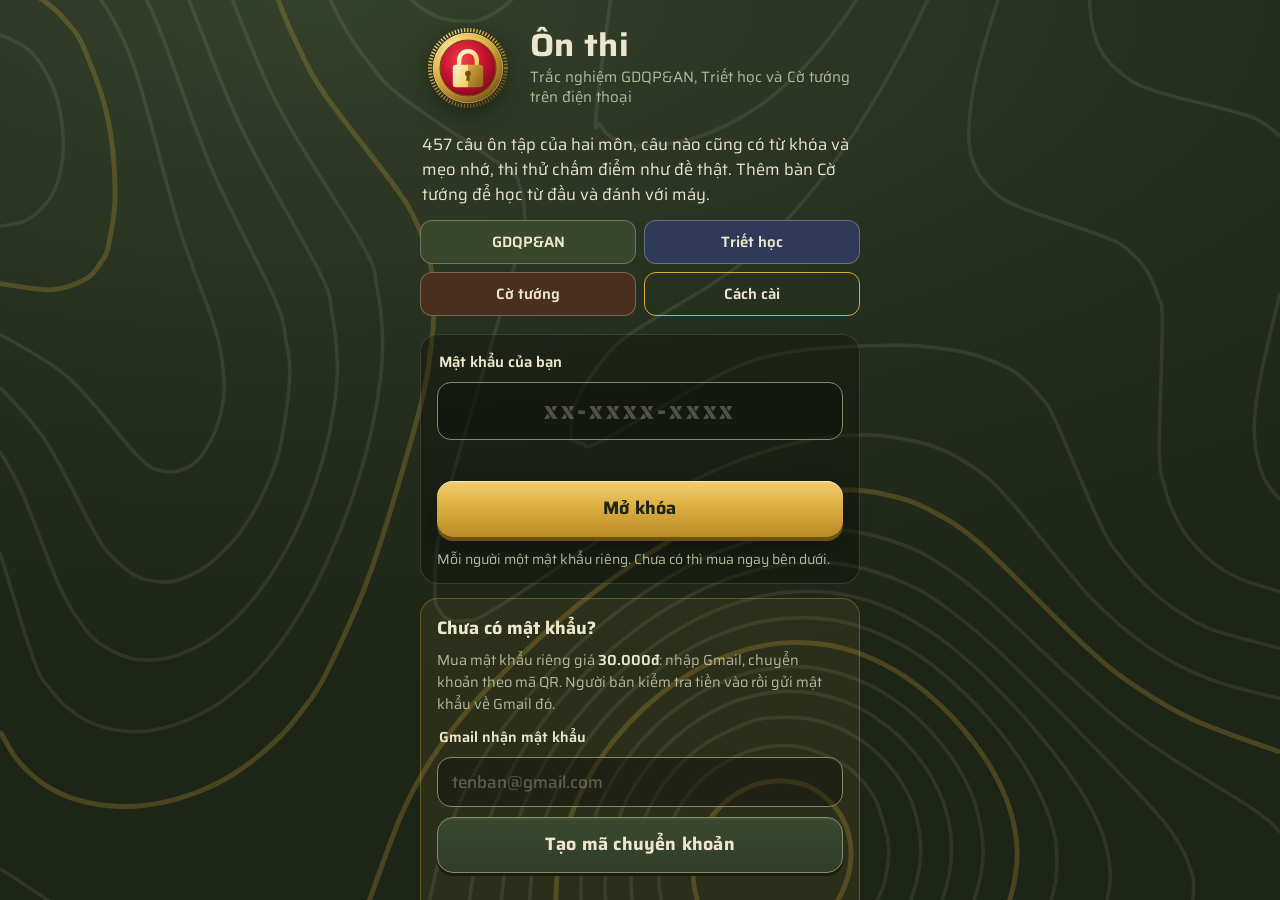
==== commit 8ba34ba3: "Cập nhật bản web" ====
--- a/index.html
+++ b/index.html
@@ -191,6 +191,8 @@
 <script src="co_ban.js"></script>
 <script src="co_mang.js"></script>
 <script src="co_van.js"></script>
+<script src="co_mau.js"></script>
+<script src="co_anh.js"></script>
 <script src="co_ui.js"></script>
 <script src="cau_hinh.js"></script>
 <script src="mo_khoa.js"></script>
--- a/mo_khoa.css
+++ b/mo_khoa.css
@@ -9,7 +9,7 @@
 }
 .nen-khoa { position: fixed; inset: 0; pointer-events: none; }
 .nen-khoa svg { position: absolute; inset: 0; width: 100%; height: 100%; }
-.trang-gt { position: relative; width: 100%; max-width: 440px; margin: 0 auto; }
+.trang-gt { position: relative; width: 100%; }
 
 .dau-gt { display: grid; grid-template-columns: 96px 1fr; gap: 14px; align-items: center; }
 .huy-khoa { width: 96px; height: 96px; }
@@ -42,8 +42,119 @@
 .o-khoa .nut-chinh:disabled { filter: saturate(.6) brightness(.9); }
 .goi-y-khoa { margin-top: 12px; color: var(--kaki-phu); font-size: 14px; line-height: 1.45; }
 
-.muc-gt { margin-top: 30px; }
-.muc-gt h2 { margin: 0 2px 12px; font-size: 19px; font-weight: 700; }
+/* Trang giới thiệu dài: phần mở khóa một cột, các môn là dải tràn viền đúng chất liệu của môn trong app */
+.man-khoa { overflow-x: hidden; }
+@media (prefers-reduced-motion: no-preference) { .man-khoa { scroll-behavior: smooth; } }
+.cot-khoa { width: 100%; max-width: 440px; margin: 0 auto; }
+.man-khoa a { color: var(--dong-sang); }
+.man-khoa a:focus-visible, .man-khoa summary:focus-visible { outline: 2px solid var(--dong); outline-offset: 3px; }
+.nhay-gt { display: grid; grid-template-columns: 1fr 1fr; gap: 8px; margin-top: 14px; }
+.nhay-gt a {
+  display: flex; align-items: center; justify-content: center; min-height: 44px; padding: 0 10px; border-radius: 12px;
+  font-size: 15px; font-weight: 600; color: var(--kaki); text-decoration: none; border: 1px solid rgba(236, 230, 204, .3);
+}
+.nhay-gt .n-qp { background: #39482C; }
+.nhay-gt .n-tr { background: #2E3A57; }
+.nhay-gt .n-co { background: #4A2E1E; }
+.nhay-gt .n-cai { background: transparent; border-color: var(--dong); }
+.goi-y-khoa.nhung { margin-top: 14px; }
+
+.dai-mon {
+  position: relative; width: 100vw; margin-left: calc(50% - 50vw); margin-top: 36px; padding: 32px 0 36px;
+  scroll-margin-top: 0; overflow: hidden;
+}
+.dai-mon + .dai-mon { margin-top: 0; }
+.dai-mon > .trong { position: relative; width: 100%; max-width: 440px; margin: 0 auto; padding: 0 18px; }
+.mon-qp { background: rgba(38, 48, 31, .78); border-top: 1px solid rgba(236, 230, 204, .14); }
+.mon-tr { background: #222A3D; --kaki-phu: #B3B9CD; --dong: #E0B85A; }
+.nen-dai { position: absolute; inset: 0; opacity: .55; pointer-events: none; }
+.nen-dai svg { position: absolute; inset: 0; width: 100%; height: 100%; }
+.mon-co {
+  background: linear-gradient(rgba(42, 27, 20, .9), rgba(42, 27, 20, .95)), url(co_go.jpg) center / 520px;
+  --kaki-phu: #CDBDA6;
+}
+.mon-chung { background: #1D2517; }
+.mon-cai { background: #26301F; padding-bottom: 48px; }
+
+.dau-mon { display: grid; grid-template-columns: 60px 1fr; gap: 14px; align-items: center; margin-bottom: 18px; }
+.dau-hieu { width: 60px; height: 60px; filter: drop-shadow(0 5px 8px rgba(0, 0, 0, .45)); }
+.quan-dau {
+  display: grid; place-items: center; border-radius: 50%; background: url(co_quan.jpg) 50% 50% / 185% 185%;
+  color: #AE161C; font: 400 34px/1 'CoHan', serif; box-shadow: inset 0 0 0 2px rgba(110, 60, 20, .65), inset 0 0 0 5px rgba(255, 240, 210, .25);
+}
+.dau-mon h2 { margin: 0; font: 400 30px/1.1 var(--font-so); letter-spacing: .4px; color: var(--kaki); }
+.dau-mon p { margin-top: 4px; font-size: 15px; line-height: 1.35; color: var(--kaki-phu); }
+.tieu-chung { margin: 0 0 12px; font: 400 26px/1.15 var(--font-so); letter-spacing: .3px; color: var(--kaki); }
+.dai-mon .ds-gt { margin-top: 18px; }
+
+/* Cách cài: nền tối của trang, hình nút vẽ lại trên nền sáng như điện thoại thật */
+.chu-cai { font-size: 15.5px; line-height: 1.5; color: var(--kaki-phu); margin-bottom: 14px; }
+.tab-cai { display: grid; grid-template-columns: 1fr 1fr; gap: 8px; padding: 4px; margin-bottom: 20px; border-radius: 14px; background: rgba(10, 12, 8, .4); }
+.tab-cai button { min-height: 46px; border-radius: 11px; font-size: 15.5px; font-weight: 700; color: var(--kaki-phu); background: none; }
+.tab-cai button[aria-selected="true"] { color: #1E2616; background: linear-gradient(180deg, #F3CD6E, #D9AA3D); }
+.tab-cai button:focus-visible { outline: 2px solid var(--kaki); outline-offset: 2px; }
+.buoc-cai { gap: 24px; }
+.ten-buoc { display: block; font-size: 16.5px; line-height: 28px; color: var(--kaki); }
+.buoc-cai p { margin-top: 2px; }
+.chep-link { display: block; margin-top: 8px; }
+.link-chu { color: var(--kaki); font-size: 14px; word-break: break-all; -webkit-user-select: text; user-select: text; -webkit-touch-callout: default; }
+.chep-link .nut-nho { margin-left: 0; min-height: 40px; }
+
+.mo {
+  --mo-chu: #1C1C1E; --mo-nen: #F2F2F7; --mo-tam: #FFFFFF; --mo-xanh: #007AFF; --mo-ke: #D1D1D6;
+  margin-top: 10px; max-width: 300px; border-radius: 14px; overflow: hidden; color: var(--mo-chu); background: var(--mo-nen);
+  font: 400 14px/1.3 -apple-system, BlinkMacSystemFont, 'SF Pro Text', Roboto, 'Segoe UI', sans-serif;
+  box-shadow: 0 6px 16px rgba(0, 0, 0, .35);
+}
+.mo.adr { --mo-chu: #202124; --mo-nen: #F1F3F4; --mo-xanh: #1A73E8; --mo-ke: #DADCE0; }
+.mo svg { width: 24px; height: 24px; fill: none; stroke: currentColor; stroke-width: 1.8; stroke-linecap: round; stroke-linejoin: round; flex: none; }
+.mo .bam { position: relative; z-index: 1; outline: 3px solid #E5343E; outline-offset: -3px; border-radius: 10px; }
+.mo .dam { font-weight: 600; }
+.mo-dia-chi { display: flex; align-items: center; gap: 8px; padding: 10px; }
+.thanh-dc { flex: 1; min-width: 0; padding: 8px 12px; border-radius: 10px; background: var(--mo-tam); text-align: center; }
+.adr .thanh-dc { border-radius: 18px; text-align: left; }
+.ba-cham { display: flex; flex-direction: column; align-items: center; justify-content: center; gap: 3px; width: 38px; height: 38px; flex: none; }
+.ba-cham i { width: 4px; height: 4px; border-radius: 50%; background: var(--mo-chu); }
+.mo-thanh { display: grid; grid-template-columns: repeat(5, 1fr); padding: 6px; color: var(--mo-xanh); }
+.mo-thanh span { display: grid; place-items: center; height: 44px; }
+.mo-thanh .mo-nhat { opacity: .35; }
+.mo-ds { display: grid; padding: 6px; gap: 2px; }
+.mo-ds span { display: flex; align-items: center; justify-content: space-between; gap: 10px; min-height: 42px; padding: 0 12px; background: var(--mo-tam); border-radius: 10px; }
+.adr.mo-ds { background: var(--mo-tam); }
+.adr.mo-ds span { justify-content: flex-start; }
+.mo-hoi img { width: 48px; height: 48px; border-radius: 11px; flex: none; }
+.hoi-tren { display: grid; grid-template-columns: auto 1fr auto; align-items: center; gap: 8px; padding: 6px; color: var(--mo-xanh); }
+.buoc-cai .mo b { color: var(--mo-chu); }
+.hoi-tren b { text-align: center; font-size: 13.5px; font-weight: 600; }
+.hoi-tren span { padding: 7px 8px; }
+.hoi-than { display: flex; align-items: center; gap: 12px; padding: 10px 12px; background: var(--mo-tam); }
+.hoi-than small { display: block; font-size: 12px; color: #5F6368; }
+.adr.mo-hoi { background: var(--mo-tam); padding: 14px 8px 8px; }
+.adr.mo-hoi > b { display: block; padding: 0 12px 2px; font-size: 16px; font-weight: 500; }
+.hoi-nut-mo { display: flex; justify-content: flex-end; gap: 4px; color: var(--mo-xanh); }
+.hoi-nut-mo span { padding: 9px 12px; }
+.mo-nha { display: grid; grid-template-columns: repeat(4, minmax(0, 1fr)); gap: 12px; align-items: start; padding: 14px 12px 12px; background: linear-gradient(160deg, #4E6E8E, #2D4259); }
+.o-ung-dung { aspect-ratio: 1; border-radius: 22%; background: rgba(255, 255, 255, .18); }
+.mo .o-ung-dung.la-app { background: none; aspect-ratio: auto; display: block; padding: 4px; margin: -4px; border-radius: 12px; text-align: center; }
+.la-app img { display: block; width: 100%; height: auto; border-radius: 22%; }
+.la-app i { display: block; margin-top: 3px; font-style: normal; font-size: 11.5px; color: #fff; white-space: nowrap; }
+
+.tieu-hoi { margin: 28px 0 8px; font-size: 16.5px; font-weight: 700; color: var(--kaki); }
+.hoi-dap { display: grid; gap: 8px; }
+.hoi-dap details { border-radius: 12px; background: rgba(10, 12, 8, .32); border: 1px solid rgba(236, 230, 204, .14); }
+.hoi-dap summary { min-height: 46px; display: flex; align-items: center; padding: 8px 14px; font-size: 15px; font-weight: 600; color: var(--kaki); cursor: pointer; }
+.hoi-dap p { padding: 0 14px 12px; font-size: 14.5px; line-height: 1.5; color: var(--kaki-phu); }
+.len-mua { display: flex; align-items: center; justify-content: center; min-height: 56px; margin-top: 28px; border-radius: 16px; font-size: 17px; font-weight: 700; text-decoration: none; }
+.man-khoa a.len-mua { color: #1E2616; }
+
+/* Máy tính: dải ảnh và danh sách trải rộng, phần mở khóa giữ một cột */
+@media (min-width: 900px) {
+  .dai-mon > .trong { max-width: 1040px; padding: 0 28px; }
+  .dai-mon .dai-anh { grid-auto-columns: 232px; margin: 0; padding: 2px 2px 14px; scrollbar-width: thin; }
+  .dai-mon .ds-gt { grid-template-columns: 1fr 1fr; gap: 14px 40px; }
+  .mon-cai > .trong { max-width: 640px; }
+}
+
 /* Ảnh chụp app thật: dải vuốt ngang */
 .dai-anh {
   display: grid; grid-auto-flow: column; grid-auto-columns: 62%; gap: 14px;
@@ -65,6 +176,7 @@
   clip-path: polygon(50% 0, 61% 35%, 98% 35%, 68% 57%, 79% 91%, 50% 70%, 21% 91%, 32% 57%, 2% 35%, 39% 35%);
 }
 .ds-gt b, .buoc-gt b { color: var(--kaki); font-weight: 600; }
+.man-khoa .ten-buoc { font-weight: 700; }
 .buoc-gt { list-style: none; counter-reset: buoc; margin: 0; padding: 0; display: grid; gap: 12px; }
 .buoc-gt li { counter-increment: buoc; position: relative; padding-left: 40px; font-size: 15.5px; line-height: 1.5; color: var(--kaki-phu); }
 .buoc-gt li::before {
--- a/co.css
+++ b/co.css
@@ -352,6 +352,41 @@
 .hinh-quan .quan { left: 33px; top: 33px; }
 .da-giai { color: var(--dung); font-weight: 600; font-size: 14px; white-space: nowrap; }
 .bang-q { flex: none; display: grid; grid-template-columns: repeat(7, 1fr); gap: 6px 6px; padding: 5px 8px 1px; --o: 44px; --q: 38px; }
+.bang-q[hidden] { display: none; }
+/* Yêu cầu tính nước: ba nấc và số nước */
+.chon-yc { display: grid; grid-template-columns: repeat(3, 1fr); gap: 6px; }
+.chon-yc button, .ds-so button { border: 1px solid rgba(236, 230, 204, .22); background: rgba(236, 230, 204, .05); color: var(--kaki); border-radius: 10px; font-weight: 700; }
+.chon-yc button { min-height: 46px; font-size: 14.5px; padding: 0 3px; }
+.chon-so { display: grid; gap: 5px; margin-top: 9px; }
+.chon-so > span { font-size: 14px; color: var(--kaki-phu); }
+.ds-so { display: grid; grid-template-columns: repeat(8, 1fr); gap: 5px; }
+.ds-so button { min-height: 44px; font: 400 17px/1 var(--font-so); }
+.chon-yc button[aria-checked="true"], .ds-so button[aria-checked="true"] { color: #1E2616; background: linear-gradient(180deg, #F3CD6E, #B98A26); border-color: #B98A26; }
+.chon-yc + .meo-gd, .chon-so + .meo-gd { margin-top: 9px; margin-bottom: 0; }
+.nuoc-dap { background: rgba(10, 6, 3, .28); color: var(--kaki-phu); }
+.nuoc-thua b { color: #FF9D8E; }
+.nhom-thua { margin-top: 10px; }
+.nhom-thua summary { min-height: 44px; display: flex; align-items: center; font-size: 14.5px; font-weight: 700; cursor: pointer; }
+/* Soát thế đọc từ ảnh: ảnh gốc nhỏ để so, bấm phóng to */
+.soat-anh { display: grid; grid-template-columns: 76px 1fr; gap: 10px; align-items: start; }
+.anh-nho { padding: 0; border: 1px solid rgba(236, 230, 204, .3); border-radius: 8px; overflow: hidden; background: #000; min-height: 76px; }
+.anh-nho img { display: block; width: 100%; height: auto; }
+.soat-anh .chu-hoc { font-size: 15px; }
+.soat-anh .meo-gd { margin: 3px 0 0; }
+.anh-to { display: block; width: 100%; height: auto; max-height: 72vh; object-fit: contain; border-radius: 8px; }
+/* Căn 4 góc lưới trên ảnh */
+.anh-khung { flex: none; display: flex; justify-content: center; padding: 4px 6px; }
+.anh-vung { position: relative; flex: none; touch-action: none; -webkit-user-select: none; user-select: none; }
+.anh-vung canvas { position: absolute; left: 0; top: 0; width: 100%; height: 100%; border-radius: 4px; }
+.anh-vung #a-luoi { pointer-events: none; }
+.anh-vung canvas.kinh-lup { top: 6px; width: 108px; height: 108px; border-radius: 50%; border: 2px solid #3DE0FF; box-shadow: 0 6px 16px rgba(0, 0, 0, .55); pointer-events: none; }
+.anh-vung canvas.kinh-lup[hidden] { display: none; }
+.goc-keo { position: absolute; left: 0; top: 0; width: 48px; height: 48px; margin: -24px 0 0 -24px; padding: 0; border: 0; background: none; touch-action: none; cursor: grab; }
+.goc-keo i { display: block; width: 22px; height: 22px; margin: 13px; border-radius: 50%; background: rgba(61, 224, 255, .28); border: 2.5px solid #3DE0FF; box-shadow: 0 0 0 1.5px rgba(0, 0, 0, .6); box-sizing: border-box; }
+.goc-keo:active { cursor: grabbing; }
+.goc-keo:focus-visible { outline: none; }
+.goc-keo:focus-visible i { box-shadow: 0 0 0 3px var(--dong); }
+.nut-chu-nho { padding: 0; border: 0; background: none; color: var(--dong-sang); font: inherit; font-weight: 600; text-decoration: underline; min-height: 28px; }
 .o-q { position: relative; height: 42px; border: 0; background: none; border-radius: 10px; padding: 0; }
 .o-q .quan { left: 50%; top: 50%; }
 .o-q[aria-pressed="true"] { background: rgba(217, 170, 61, .28); box-shadow: inset 0 0 0 2px var(--dong); }
